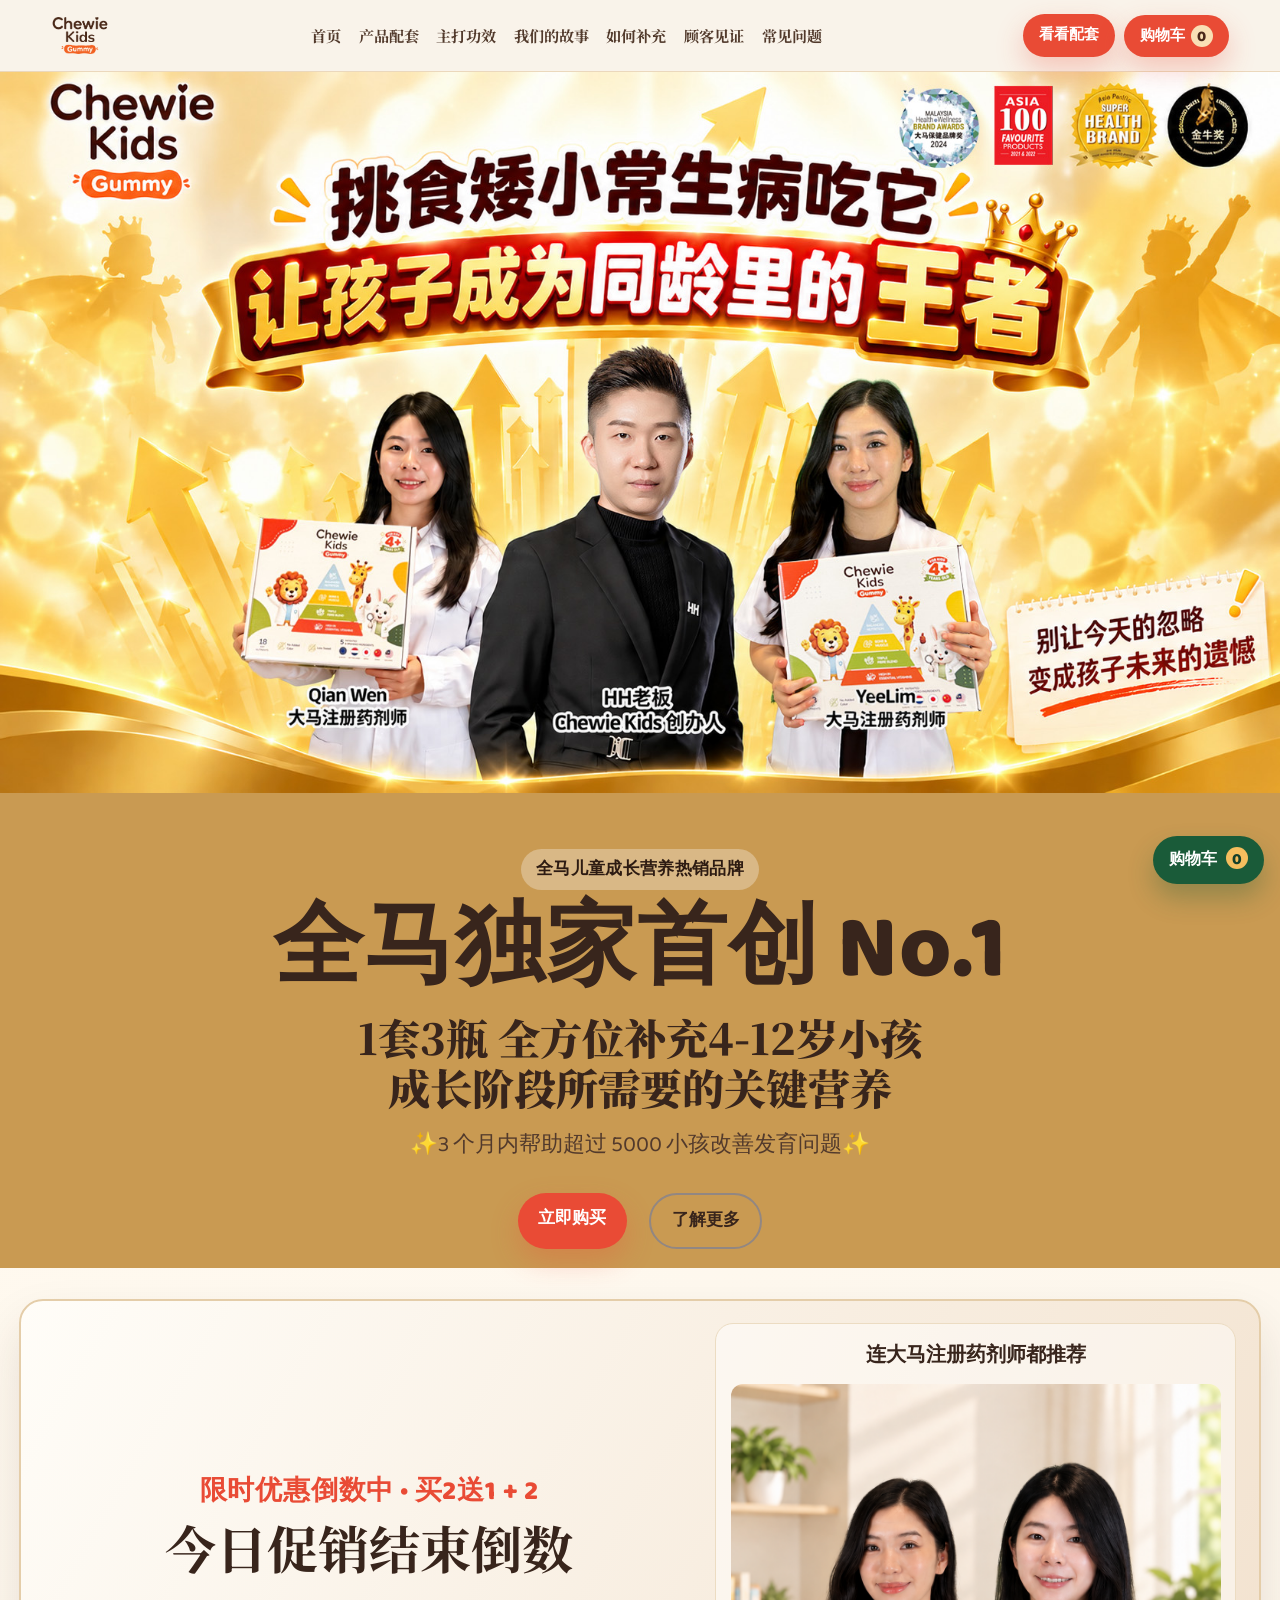
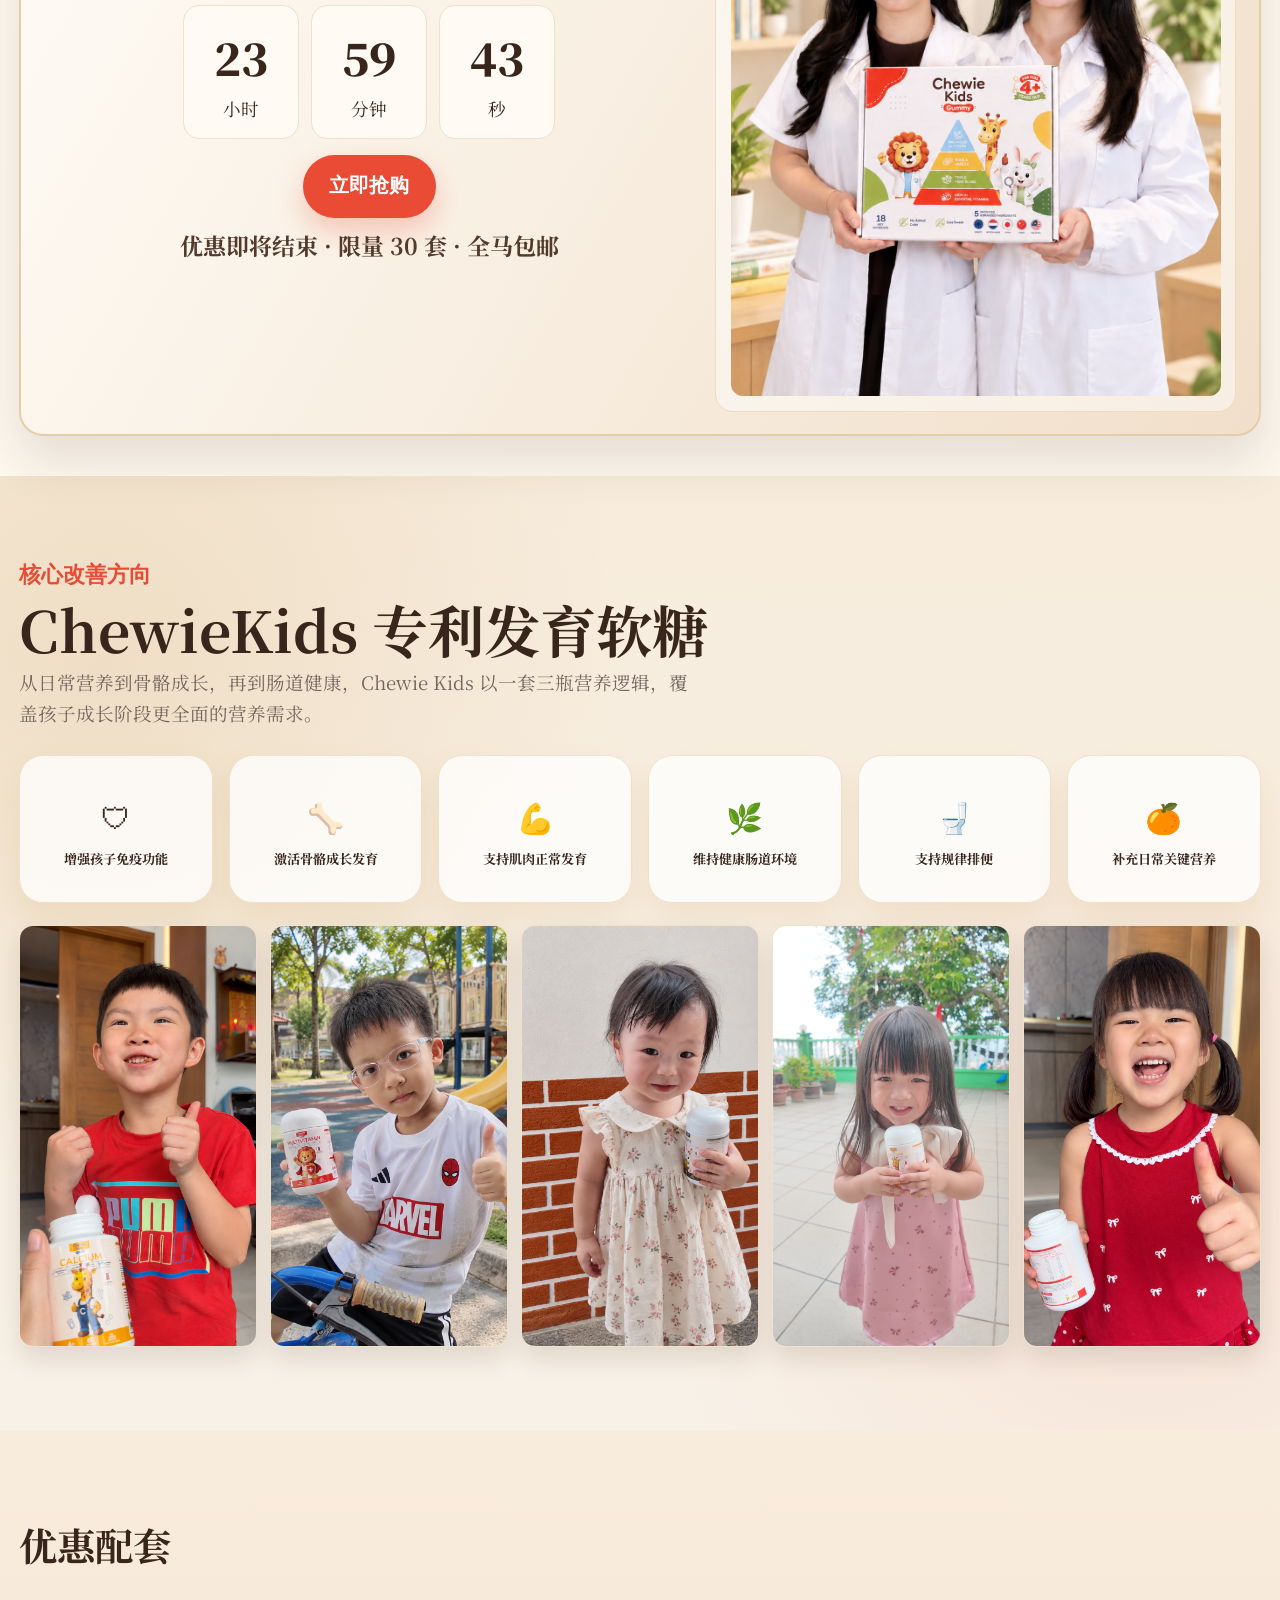
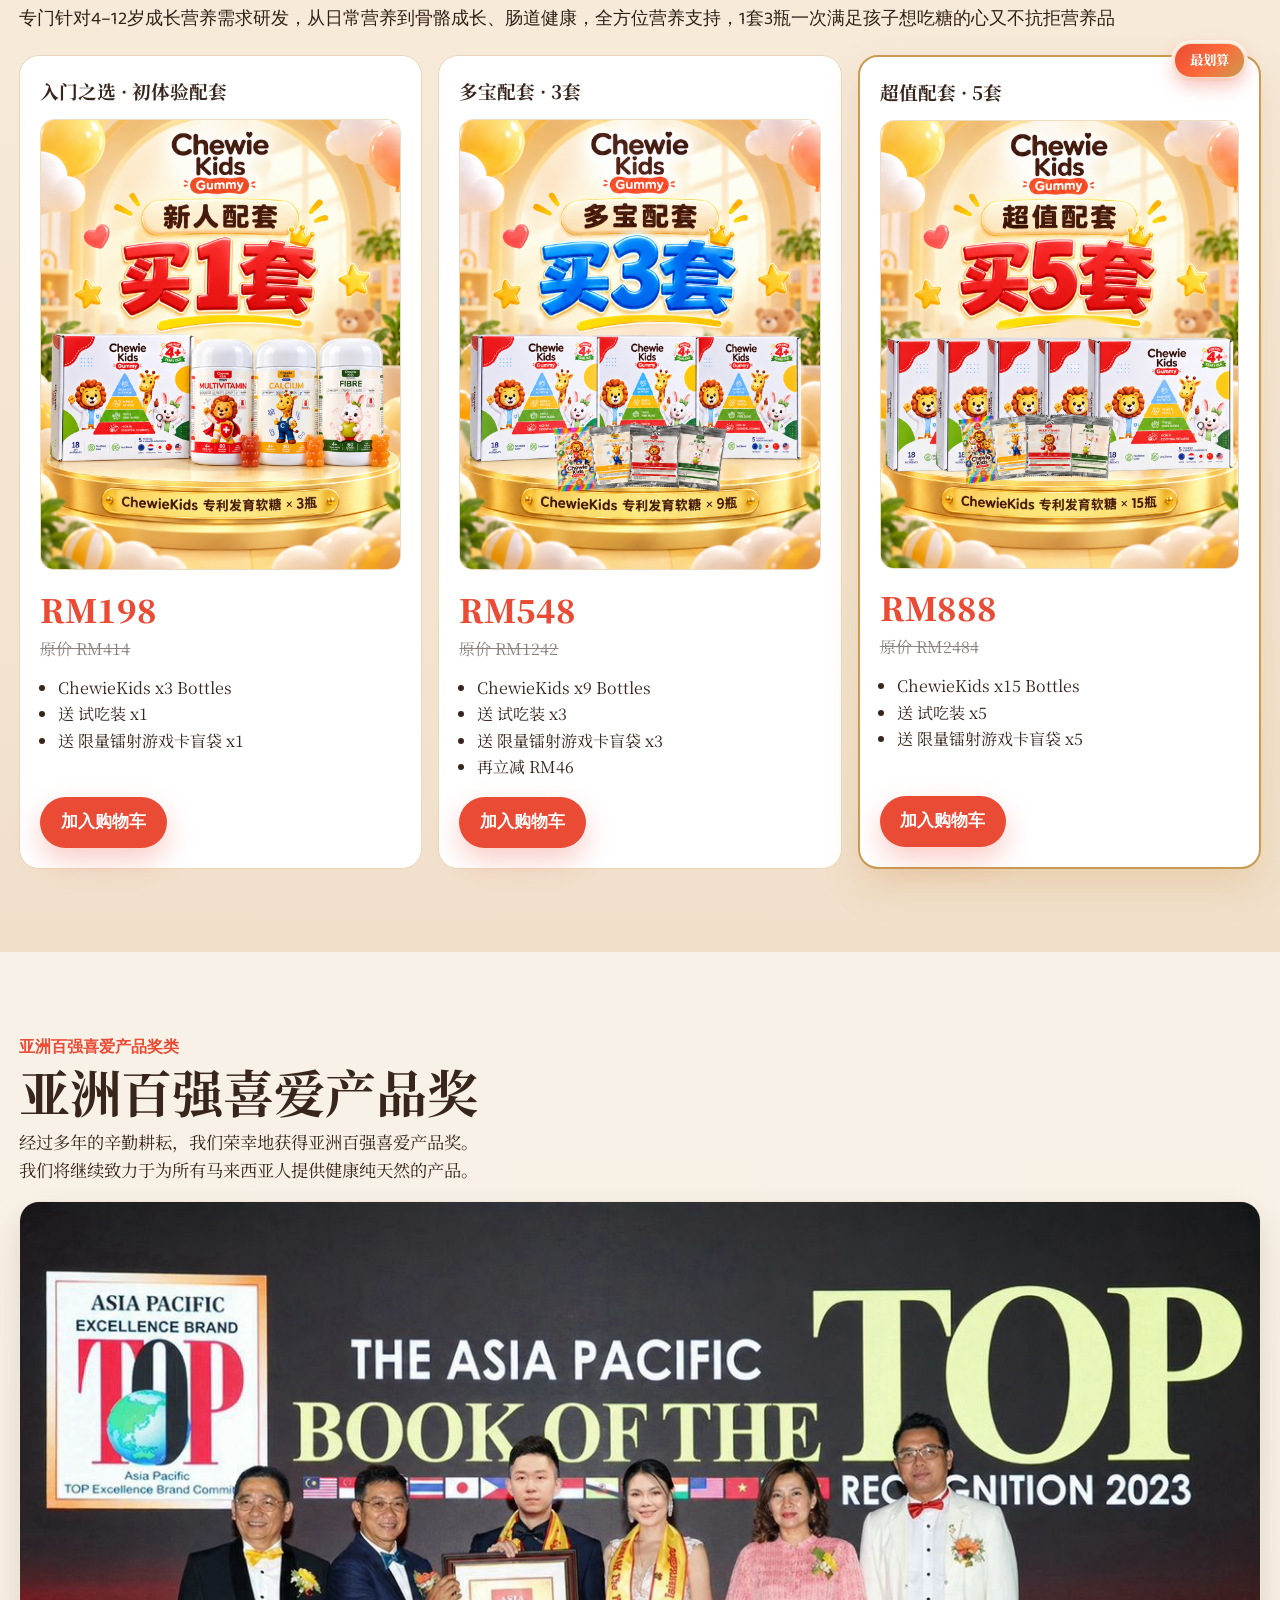
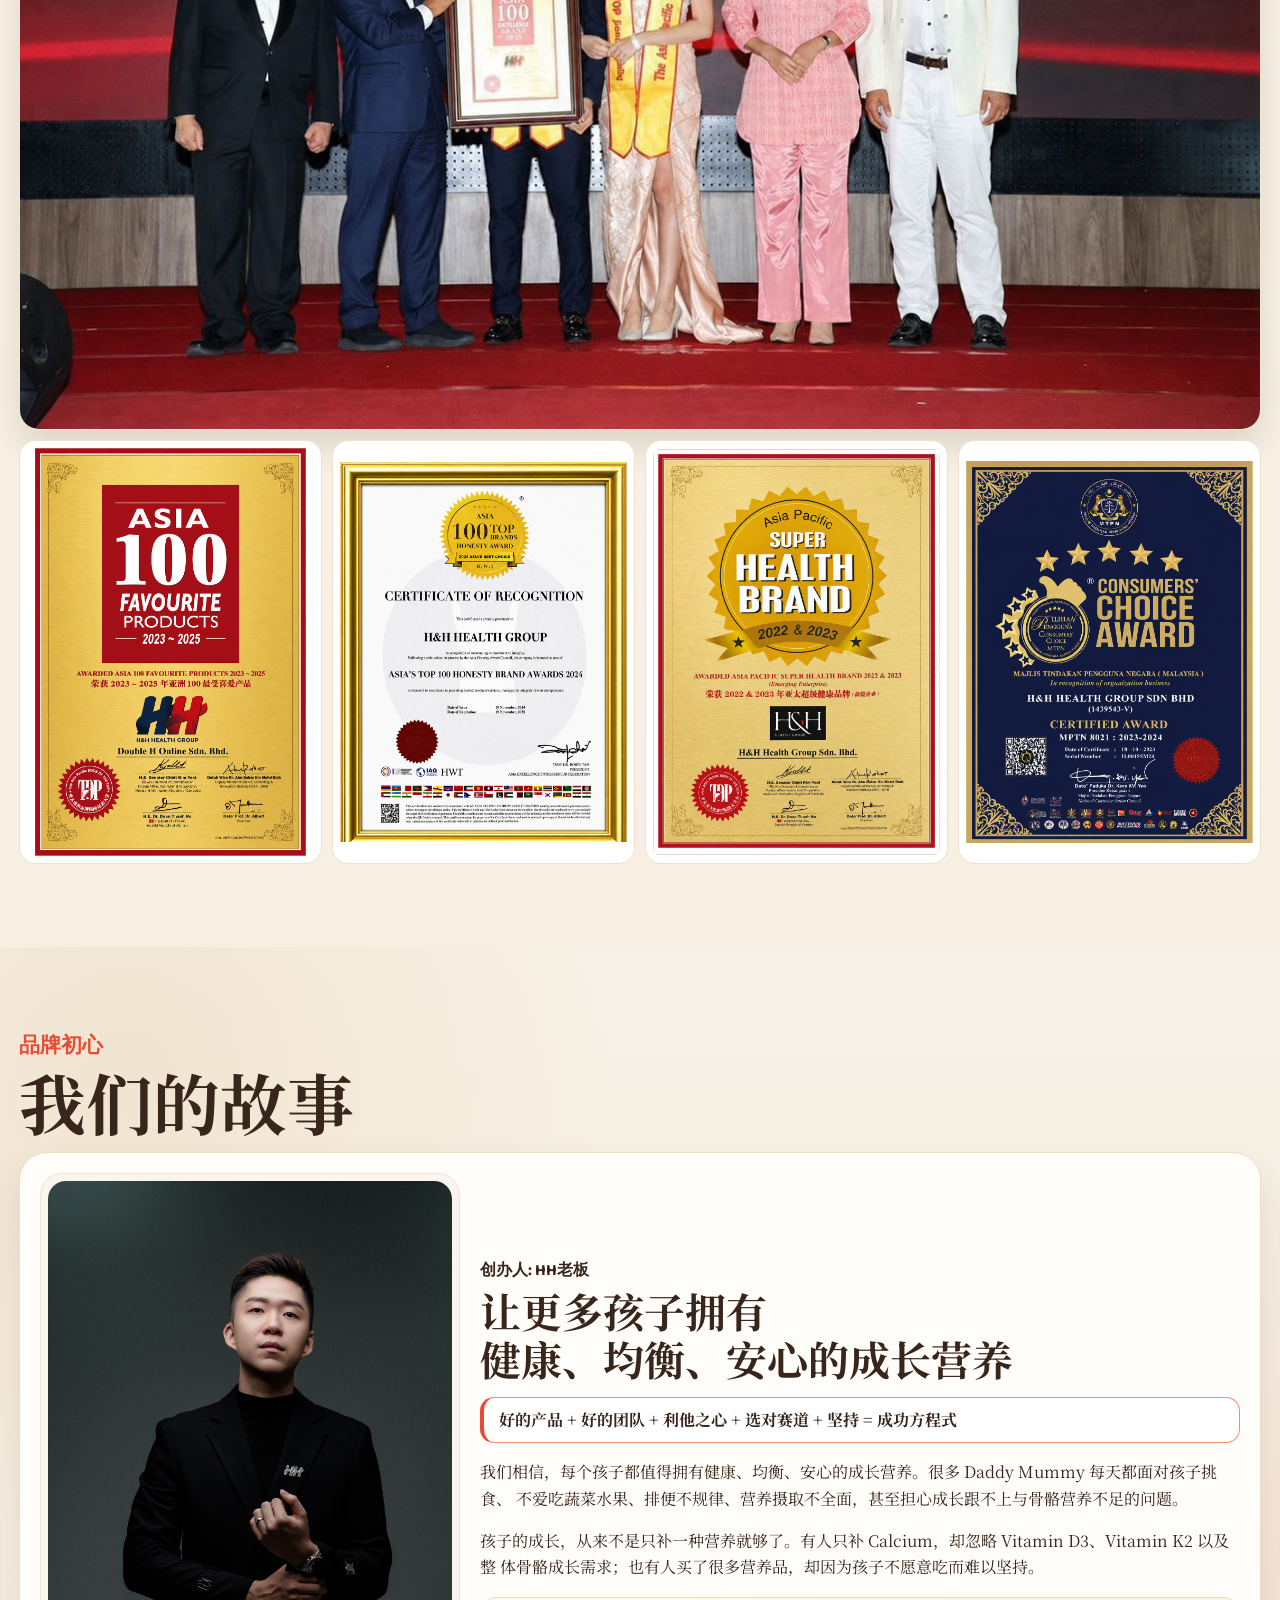
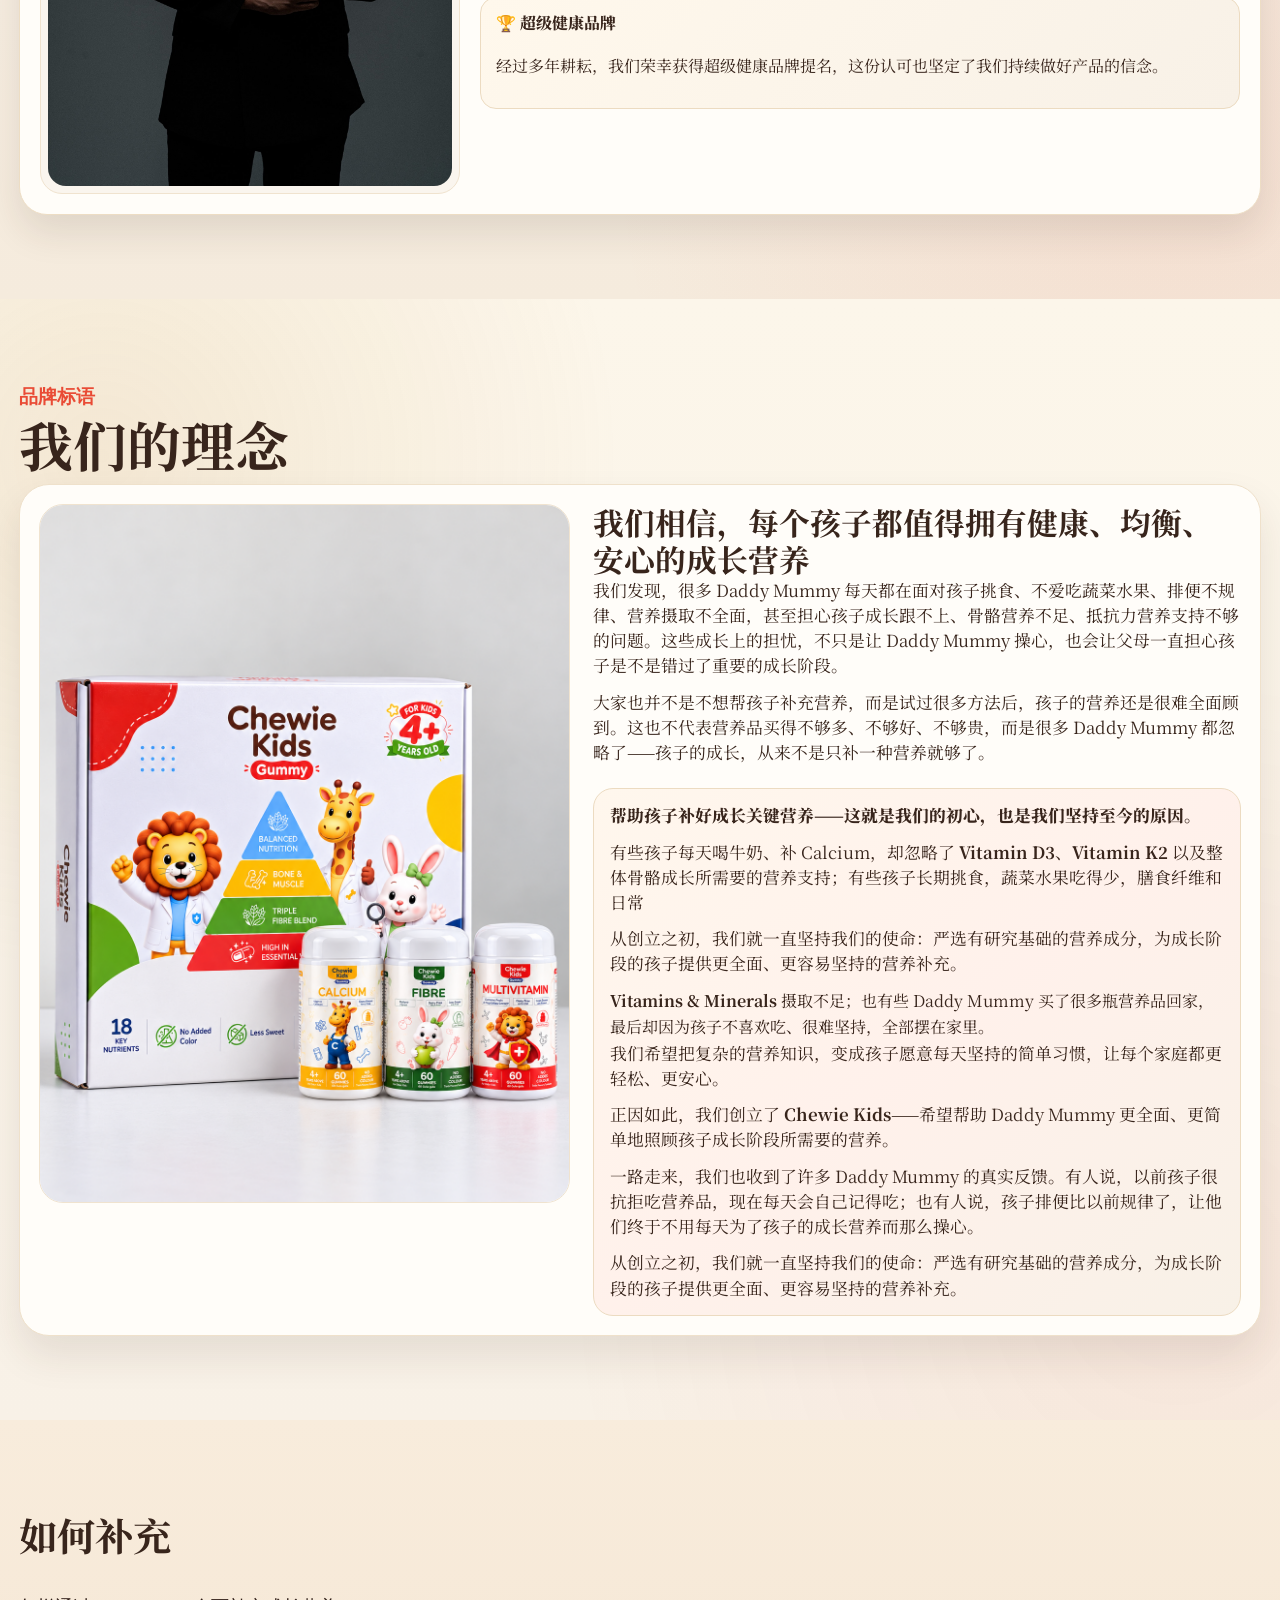
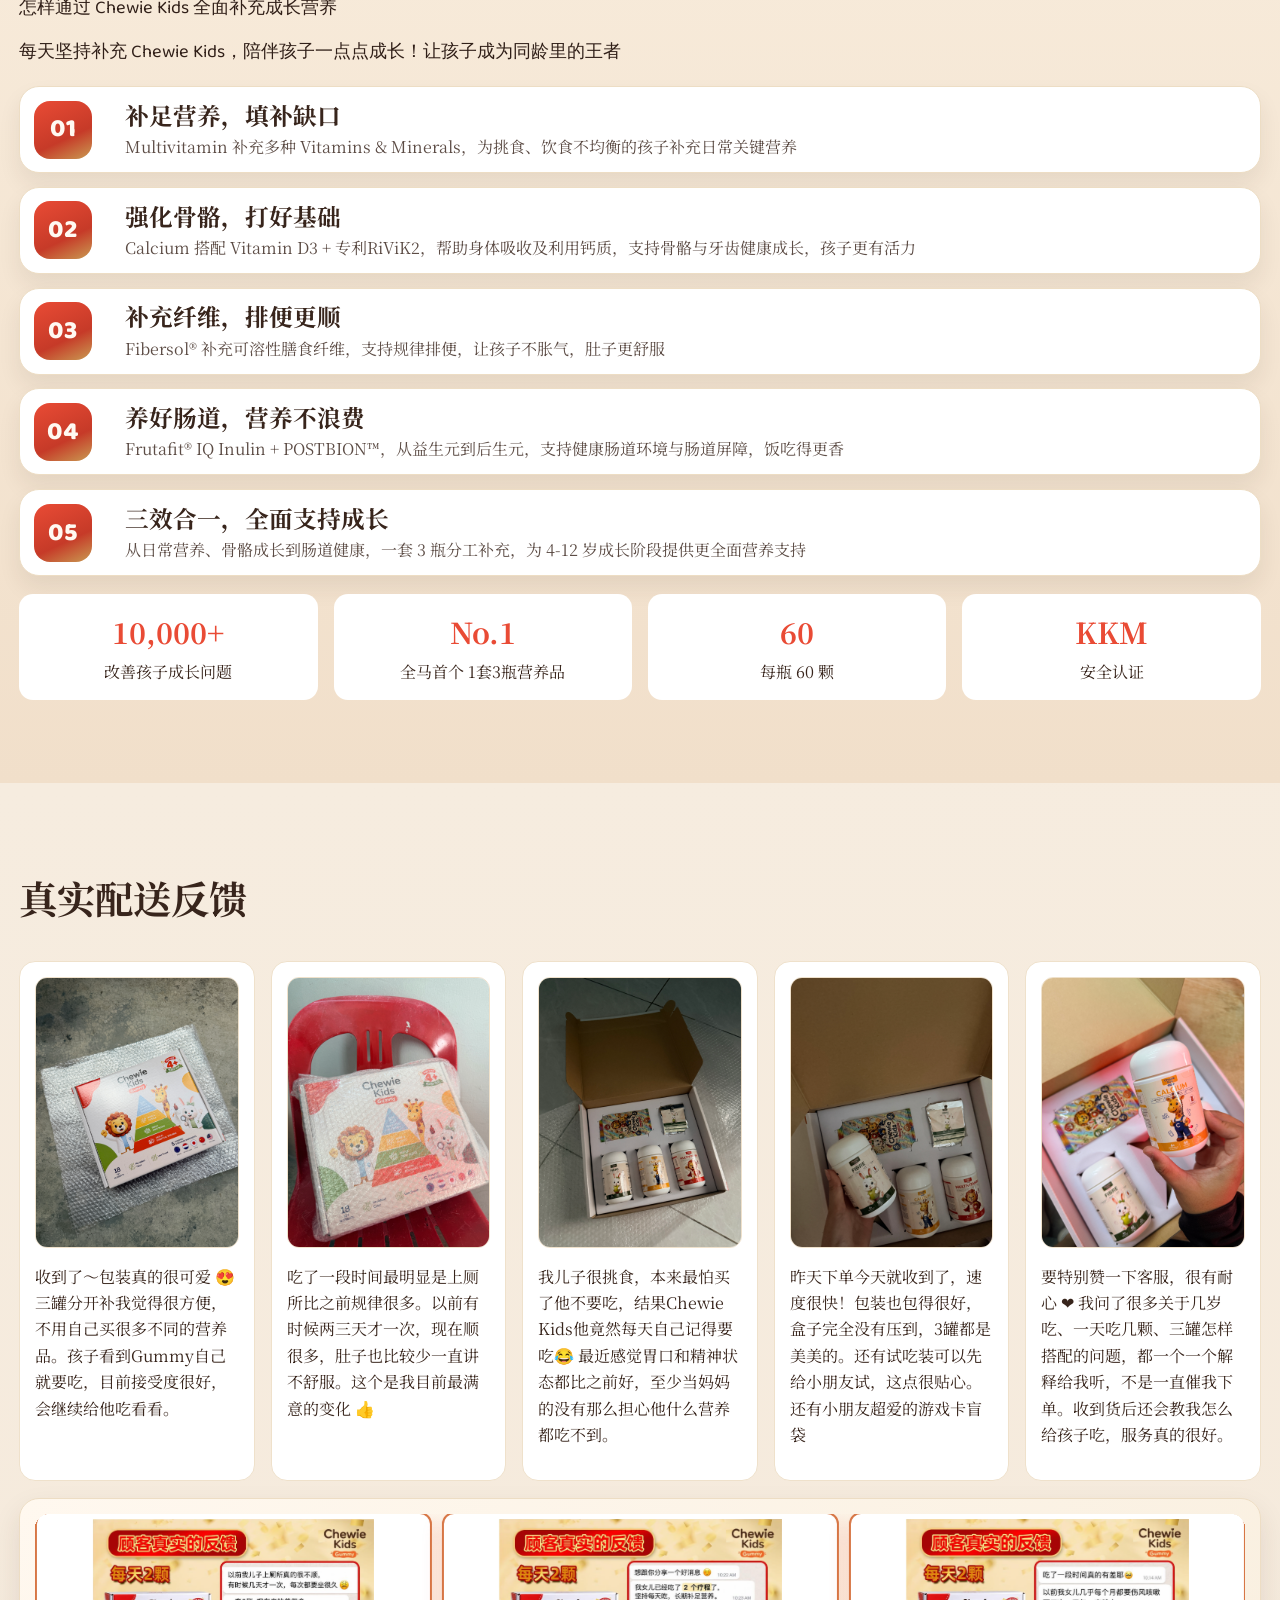
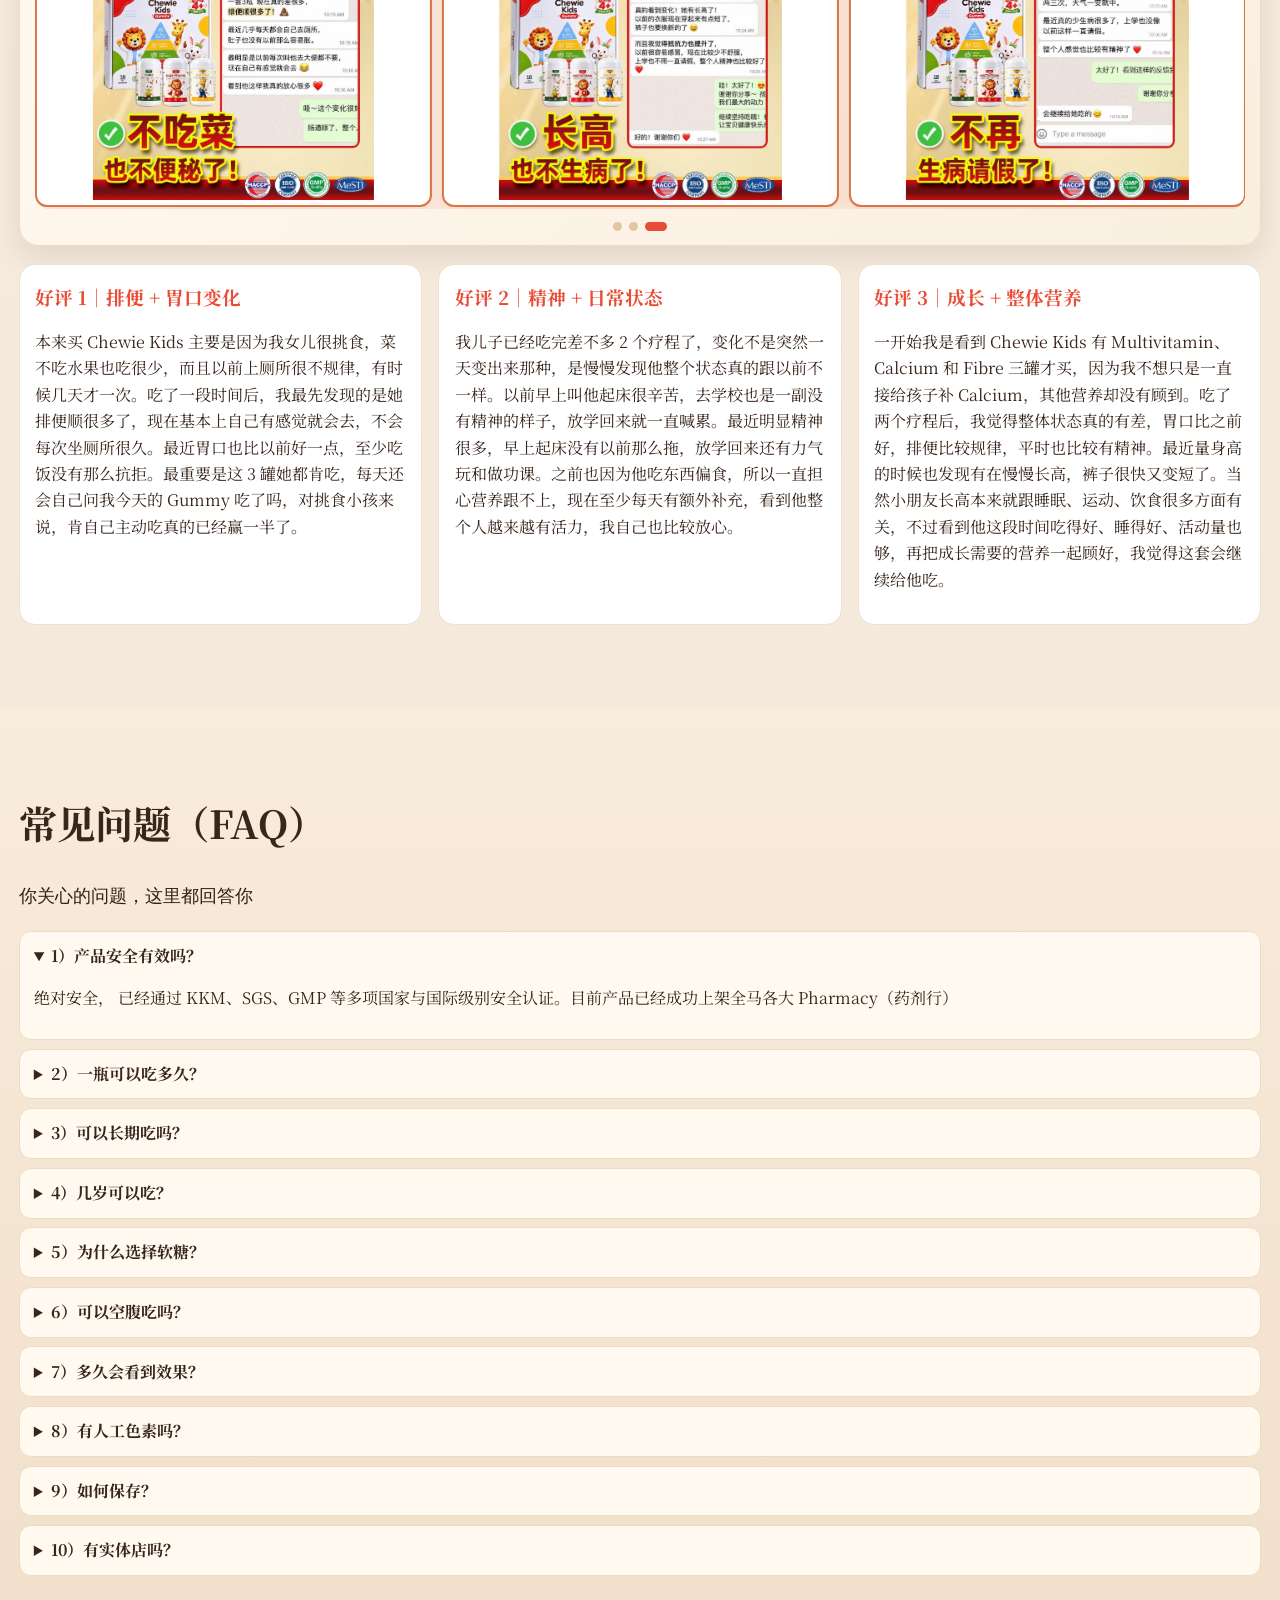
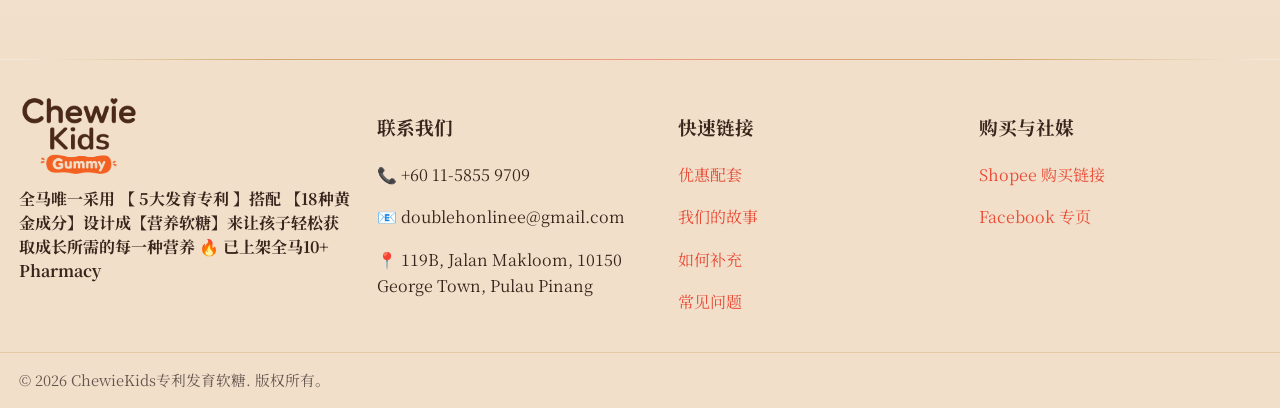
==== index.html @ b7e76c35 "Initial Chewie Kids landing page with cart and carousel" ====
<!doctype html>
<html lang="zh-Hant">
  <head>
    <meta charset="UTF-8" />
    <meta name="viewport" content="width=device-width, initial-scale=1.0" />
    <title>Chewie Kids | 专利发育软糖</title>
    <meta
      name="description"
      content="Chewie Kids 全马独家首创一套三瓶营养软糖，全面支持 4-12 岁儿童成长营养。"
    />
    <link rel="preconnect" href="https://fonts.googleapis.com" />
    <link rel="preconnect" href="https://fonts.gstatic.com" crossorigin />
    <link
      href="https://fonts.googleapis.com/css2?family=Baloo+2:wght@500;700;800&family=Noto+Serif+SC:wght@500;700;900&display=swap"
      rel="stylesheet"
    />
    <link rel="icon" type="image/png" href="ckg logo.png" />
    <link rel="stylesheet" href="styles.css" />
  </head>
  <body>
    <header class="site-header" id="top">
      <a class="brand" href="#top" aria-label="Chewie Kids 首页">
        <img src="ckg logo.png" alt="Chewie Kids Logo" class="brand-logo" />
      </a>
      <nav class="main-nav">
        <a href="#home">首页</a>
        <a href="#packages">产品配套</a>
        <a href="#benefits">主打功效</a>
        <a href="#story">我们的故事</a>
        <a href="#how">如何补充</a>
        <a href="#testimonials">顾客见证</a>
        <a href="#faq">常见问题</a>
      </nav>
      <div class="header-actions">
        <a class="btn btn-mini" href="#packages">看看配套</a>
        <button type="button" class="btn btn-mini btn-cart-header" id="cartHeaderTrigger" aria-label="打开购物车">
          购物车 <span id="cartCountHeader">0</span>
        </button>
      </div>
    </header>

    <main>
      <section class="hero" id="home">
        <div class="hero-slider" aria-label="Chewie Kids Hero Images">
          <img src="chewiekid_hero1new.png" alt="Chewie Kids Hero 1" class="hero-image active" />
          <img src="chewiekid_hero2.png" alt="Chewie Kids Hero 2" class="hero-image" />
          <img src="chewiekid_hero3.png" alt="Chewie Kids Hero 3" class="hero-image" />
        </div>
      </section>

      <section class="hero-message">
        <div class="container hero-message-content">
          <p class="hero-top-highlight">全马儿童成长营养热销品牌</p>
          <h2 class="hero-kicker">全马独家首创 No.1</h2>
          <h1 class="hero-main-title">
            <span class="hero-line">1套3瓶 全方位补充4-12岁小孩</span>
            <span class="hero-line">成长阶段所需要的关键营养</span>
          </h1>
          <p class="hero-subline">✨3 个月内帮助超过 5000 小孩改善发育问题✨</p>
          <div class="hero-actions">
            <a class="btn" href="#packages">立即购买</a>
            <a class="btn btn-outline-dark" href="#benefits">了解更多</a>
          </div>
        </div>
      </section>

      <section class="countdown-wrap">
        <div class="container countdown-card">
          <div class="countdown-layout">
            <div class="countdown-left">
              <p class="promo-line">限时优惠倒数中 • 买2送1 + 2</p>
              <h2>今日促销结束倒数</h2>
              <div class="timer" id="timer" aria-live="polite">
                <div><span id="h">23</span><small>小时</small></div>
                <div><span id="m">59</span><small>分钟</small></div>
                <div><span id="s">59</span><small>秒</small></div>
              </div>
              <a class="btn" href="#packages">立即抢购</a>
              <p class="tiny-note">优惠即将结束 · 限量 30 套 · 全马包邮</p>
            </div>
            <aside class="countdown-right" aria-label="药剂师推荐">
              <p class="pharma-note">连大马注册药剂师都推荐</p>
              <img src="yaojishi.png" alt="连大马注册药剂师都推荐" class="pharma-image" />
            </aside>
          </div>
        </div>
      </section>

      <section class="section" id="benefits">
        <div class="container">
          <p class="benefits-tag">核心改善方向</p>
          <h2 class="benefits-title">ChewieKids 专利发育软糖</h2>
          <p class="benefits-desc">
            从日常营养到骨骼成长，再到肠道健康，Chewie Kids 以一套三瓶营养逻辑，覆盖孩子成长阶段更全面的营养需求。
          </p>
          <div class="benefit-grid">
            <article class="benefit-card"><span>🛡</span><strong>增强孩子免疫功能</strong></article>
            <article class="benefit-card"><span>🦴</span><strong>激活骨骼成长发育</strong></article>
            <article class="benefit-card"><span>💪</span><strong>支持肌肉正常发育</strong></article>
            <article class="benefit-card"><span>🌿</span><strong>维持健康肠道环境</strong></article>
            <article class="benefit-card"><span>🚽</span><strong>支持规律排便</strong></article>
            <article class="benefit-card"><span>🍊</span><strong>补充日常关键营养</strong></article>
          </div>
          <div class="customer-proof-grid" aria-label="顾客见证图片">
            <img src="顾客见证1.png" alt="顾客见证 1" class="customer-proof-image" />
            <img src="顾客见证2.png" alt="顾客见证 2" class="customer-proof-image" />
            <img src="顾客见证3.png" alt="顾客见证 3" class="customer-proof-image" />
            <img src="顾客见证4.jpg" alt="顾客见证 4" class="customer-proof-image" />
            <img src="顾客见证5.png" alt="顾客见证 5" class="customer-proof-image" />
          </div>
        </div>
      </section>

      <section class="section alt" id="packages">
        <div class="container">
          <h2>优惠配套</h2>
          <p class="section-lead">
            专门针对4–12岁成长营养需求研发，从日常营养到骨骼成长、肠道健康，全方位营养支持，1套3瓶一次满足孩子想吃糖的心又不抗拒营养品
          </p>
          <div class="card-grid">
            <article class="package-card">
              <h3>入门之选 · 初体验配套</h3>
              <img src="Package1.png" alt="初体验配套 RM198" class="package-image" />
              <p class="price">RM198</p>
              <p class="old-price">原价 RM414</p>
              <ul>
                <li>ChewieKids x3 Bottles</li>
                <li>送 试吃装 x1</li>
                <li>送 限量镭射游戏卡盲袋 x1</li>
              </ul>
              <button class="btn add-to-cart-btn" type="button" data-name="入门之选 · 初体验配套" data-price="198" data-image="Package1.png">加入购物车</button>
            </article>
            <article class="package-card">
              <h3>多宝配套 · 3套</h3>
              <img src="Package2.png" alt="多宝配套 RM548" class="package-image" />
              <p class="price">RM548</p>
              <p class="old-price">原价 RM1242</p>
              <ul>
                <li>ChewieKids x9 Bottles</li>
                <li>送 试吃装 x3</li>
                <li>送 限量镭射游戏卡盲袋 x3</li>
                <li>再立减 RM46</li>
              </ul>
              <button class="btn add-to-cart-btn" type="button" data-name="多宝配套 · 3套" data-price="548" data-image="Package2.png">加入购物车</button>
            </article>
            <article class="package-card featured">
              <span class="badge">最划算</span>
              <h3>超值配套 · 5套</h3>
              <img src="Package3.png" alt="超值配套 RM888" class="package-image" />
              <p class="price">RM888</p>
              <p class="old-price">原价 RM2484</p>
              <ul>
                <li>ChewieKids x15 Bottles</li>
                <li>送 试吃装 x5</li>
                <li>送 限量镭射游戏卡盲袋 x5</li>
              </ul>
              <button class="btn add-to-cart-btn" type="button" data-name="超值配套 · 5套" data-price="888" data-image="Package3.png">加入购物车</button>
            </article>
          </div>
        </div>
      </section>

      <section class="section" id="awards">
        <div class="container narrow awards-wrap">
          <p class="awards-tag">亚洲百强喜爱产品奖类</p>
          <h2 class="awards-title">亚洲百强喜爱产品奖</h2>
          <p class="awards-desc">经过多年的辛勤耕耘，我们荣幸地获得亚洲百强喜爱产品奖。</p>
          <p class="awards-desc">我们将继续致力于为所有马来西亚人提供健康纯天然的产品。</p>

          <img src="topaward.jpeg" alt="亚洲百强喜爱产品奖颁奖现场" class="awards-main-image" />

          <div class="awards-grid" aria-label="奖项证书与奖牌">
            <img src="Asia 100-2.png" alt="Asia 100 Favourite Products 奖项" class="awards-item-image" />
            <img src="Asia Top 100 (1)-2.png" alt="Asia Top 100 证书" class="awards-item-image" />
            <img src="Super Health Brand-2.png" alt="Super Health Brand 奖项" class="awards-item-image" />
            <img src="consumer brand choice-2.png" alt="Consumer Brand Choice Award 奖项" class="awards-item-image" />
          </div>
        </div>
      </section>

      <section class="section" id="story">
        <div class="container">
          <div class="story-header">
            <p class="story-tag">品牌初心</p>
            <h2 class="story-title">我们的故事</h2>
          </div>

          <div class="story-card">
            <div class="story-image-wrap">
              <img src="CEO.jpg" alt="Chewie Kids 创办人" class="story-image" />
            </div>

            <div class="story-content">
              <p class="story-founder">创办人: HH老板</p>
              <h3 class="story-headline">让更多孩子拥有<br />健康、均衡、安心的成长营养</h3>

              <p class="story-highlight">好的产品 + 好的团队 + 利他之心 + 选对赛道 + 坚持 = 成功方程式</p>

              <p>
                我们相信，每个孩子都值得拥有健康、均衡、安心的成长营养。很多 Daddy Mummy 每天都面对孩子挑食、
                不爱吃蔬菜水果、排便不规律、营养摄取不全面，甚至担心成长跟不上与骨骼营养不足的问题。
              </p>
              <p>
                孩子的成长，从来不是只补一种营养就够了。有人只补 Calcium，却忽略 Vitamin D3、Vitamin K2 以及整
                体骨骼成长需求；也有人买了很多营养品，却因为孩子不愿意吃而难以坚持。
              </p>

              <div class="story-note">
                <p class="story-note-title">🏆 超级健康品牌</p>
                <p>经过多年耕耘，我们荣幸获得超级健康品牌提名，这份认可也坚定了我们持续做好产品的信念。</p>
              </div>
            </div>
          </div>
        </div>
      </section>

      <section class="section" id="philosophy">
        <div class="container">
          <p class="philosophy-tag">品牌标语</p>
          <h2 class="philosophy-title">我们的理念</h2>

          <div class="philosophy-panel">
            <div class="philosophy-wrap">
              <div class="philosophy-image-wrap">
                <img src="chewiekids_product.png" alt="Chewie Kids 产品图" class="philosophy-image" />
              </div>

              <div class="philosophy-content">
                <h3 class="philosophy-headline">我们相信，每个孩子都值得拥有健康、均衡、安心的成长营养</h3>
                <p>
                  我们发现，很多 Daddy Mummy 每天都在面对孩子挑食、不爱吃蔬菜水果、排便不规律、营养摄取不全面，甚至担心孩子成长跟不上、骨骼营养不足、抵抗力营养支持不够的问题。这些成长上的担忧，不只是让 Daddy Mummy 操心，也会让父母一直担心孩子是不是错过了重要的成长阶段。
                </p>
                <p>
                  大家也并不是不想帮孩子补充营养，而是试过很多方法后，孩子的营养还是很难全面顾到。这也不代表营养品买得不够多、不够好、不够贵，而是很多 Daddy Mummy 都忽略了——孩子的成长，从来不是只补一种营养就够了。
                </p>

                <div class="philosophy-focus">
                  <p class="philosophy-focus-title">帮助孩子补好成长关键营养——这就是我们的初心，也是我们坚持至今的原因。</p>
                  <p>
                    有些孩子每天喝牛奶、补 Calcium，却忽略了 <strong>Vitamin D3</strong>、<strong>Vitamin K2</strong>
                    以及整体骨骼成长所需要的营养支持；有些孩子长期挑食，蔬菜水果吃得少，膳食纤维和日常
                  <p>
                    从创立之初，我们就一直坚持我们的使命：严选有研究基础的营养成分，为成长阶段的孩子提供更全面、更容易坚持的营养补充。
                  </p>
                    <strong>Vitamins &amp; Minerals</strong> 摄取不足；也有些 Daddy Mummy 买了很多瓶营养品回家，最后却因为孩子不喜欢吃、很难坚持，全部摆在家里。

                <p>
                  我们希望把复杂的营养知识，变成孩子愿意每天坚持的简单习惯，让每个家庭都更轻松、更安心。
                </p>
                  </p>
                  <p>
                    正因如此，我们创立了 <strong>Chewie Kids</strong>——希望帮助 Daddy Mummy 更全面、更简单地照顾孩子成长阶段所需要的营养。
                  </p>
                  <p>
                    一路走来，我们也收到了许多 Daddy Mummy 的真实反馈。有人说，以前孩子很抗拒吃营养品，现在每天会自己记得吃；也有人说，孩子排便比以前规律了，让他们终于不用每天为了孩子的成长营养而那么操心。
                  </p>
                  <p>
                    从创立之初，我们就一直坚持我们的使命：严选有研究基础的营养成分，为成长阶段的孩子提供更全面、更容易坚持的营养补充。
                  </p>
                </div>
              </div>
            </div>
          </div>
        </div>
      </section>

      <section class="section alt" id="how">
        <div class="container">
          <h2>如何补充</h2>
          <p class="section-lead">怎样通过 Chewie Kids 全面补充成长营养</p>
          <p class="section-lead">每天坚持补充 Chewie Kids，陪伴孩子一点点成长！让孩子成为同龄里的王者</p>
          <div class="how-grid">
            <article class="how-step">
              <span class="how-step-number">01</span>
              <div class="how-step-content">
                <h3>补足营养，填补缺口</h3>
                <p>Multivitamin 补充多种 Vitamins &amp; Minerals，为挑食、饮食不均衡的孩子补充日常关键营养</p>
              </div>
            </article>
            <article class="how-step">
              <span class="how-step-number">02</span>
              <div class="how-step-content">
                <h3>强化骨骼，打好基础</h3>
                <p>Calcium 搭配 Vitamin D3 + 专利RiViK2，帮助身体吸收及利用钙质，支持骨骼与牙齿健康成长，孩子更有活力</p>
              </div>
            </article>
            <article class="how-step">
              <span class="how-step-number">03</span>
              <div class="how-step-content">
                <h3>补充纤维，排便更顺</h3>
                <p>Fibersol® 补充可溶性膳食纤维，支持规律排便，让孩子不胀气，肚子更舒服</p>
              </div>
            </article>
            <article class="how-step">
              <span class="how-step-number">04</span>
              <div class="how-step-content">
                <h3>养好肠道，营养不浪费</h3>
                <p>Frutafit® IQ Inulin + POSTBION™，从益生元到后生元，支持健康肠道环境与肠道屏障，饭吃得更香</p>
              </div>
            </article>
            <article class="how-step">
              <span class="how-step-number">05</span>
              <div class="how-step-content">
                <h3>三效合一，全面支持成长</h3>
                <p>从日常营养、骨骼成长到肠道健康，一套 3 瓶分工补充，为 4-12 岁成长阶段提供更全面营养支持</p>
              </div>
            </article>
          </div>
          <div class="stats">
            <article><h3>10,000+</h3><p>改善孩子成长问题</p></article>
            <article><h3>No.1</h3><p>全马首个 1套3瓶营养品</p></article>
            <article><h3>60</h3><p>每瓶 60 颗</p></article>
            <article><h3>KKM</h3><p>安全认证</p></article>
          </div>
        </div>
      </section>

      <section class="section" id="testimonials">
        <div class="container">
          <h2>真实配送反馈</h2>
          <div class="testimonial-grid">
            <article>
              <img src="review/IMG_1240.jpg" alt="真实配送反馈 1" class="testimonial-image" />
              <h3></h3>
              <p>
                收到了～包装真的很可爱 😍 三罐分开补我觉得很方便，不用自己买很多不同的营养品。孩子看到Gummy自己就要吃，目前接受度很好，会继续给他吃看看。
              </p>
            </article>
            <article>
              <img src="review/IMG_1241.jpg" alt="真实配送反馈 2" class="testimonial-image" />
              <h3></h3>
              <p>
                吃了一段时间最明显是上厕所比之前规律很多。以前有时候两三天才一次，现在顺很多，肚子也比较少一直讲不舒服。这个是我目前最满意的变化 👍
              </p>
            </article>
            <article>
              <img src="review/IMG_1242.jpg" alt="真实配送反馈 3" class="testimonial-image" />
              <h3></h3>
              <p>
                我儿子很挑食，本来最怕买了他不要吃，结果Chewie Kids他竟然每天自己记得要吃😂 最近感觉胃口和精神状态都比之前好，至少当妈妈的没有那么担心他什么营养都吃不到。
              </p>
            </article>
            <article>
              <img src="review/IMG_1243.jpg" alt="真实配送反馈 4" class="testimonial-image" />
              <h3></h3>
              <p>
                昨天下单今天就收到了，速度很快！包装也包得很好，盒子完全没有压到，3罐都是美美的。还有试吃装可以先给小朋友试，这点很贴心。还有小朋友超爱的游戏卡盲袋
              </p>
            </article>
            <article>
              <img src="review/IMG_1244.jpg" alt="真实配送反馈 5" class="testimonial-image" />
              <h3></h3>
              <p>
                要特别赞一下客服，很有耐心 ❤ 我问了很多关于几岁吃、一天吃几颗、三罐怎样搭配的问题，都一个一个解释给我听，不是一直催我下单。收到货后还会教我怎么给孩子吃，服务真的很好。
              </p>
            </article>
          </div>

          <div class="feedback-carousel" aria-label="真实配送反馈图片轮播">
            <div class="feedback-carousel-viewport">
              <div class="feedback-carousel-track" id="feedbackCarouselTrack">
                <button class="feedback-slide is-active" type="button" data-index="0" aria-label="查看反馈图片 1">
                  <img src="carousel/review1.png" alt="真实配送反馈轮播图 1" loading="lazy" />
                </button>
                <button class="feedback-slide" type="button" data-index="1" aria-label="查看反馈图片 2">
                  <img src="carousel/review2.png" alt="真实配送反馈轮播图 2" loading="lazy" />
                </button>
                <button class="feedback-slide" type="button" data-index="2" aria-label="查看反馈图片 3">
                  <img src="carousel/review3.png" alt="真实配送反馈轮播图 3" loading="lazy" />
                </button>
                <button class="feedback-slide" type="button" data-index="3" aria-label="查看反馈图片 4">
                  <img src="carousel/review4.png" alt="真实配送反馈轮播图 4" loading="lazy" />
                </button>
                <button class="feedback-slide" type="button" data-index="4" aria-label="查看反馈图片 5">
                  <img src="carousel/review5.png" alt="真实配送反馈轮播图 5" loading="lazy" />
                </button>
              </div>
            </div>
            <div class="feedback-carousel-dots" id="feedbackCarouselDots" aria-label="轮播图分页"></div>
          </div>

          <div class="good-comments-row" aria-label="顾客好评精选">
            <article>
              <h3>好评 1｜排便 + 胃口变化</h3>
              <p>
                本来买 Chewie Kids 主要是因为我女儿很挑食，菜不吃水果也吃很少，而且以前上厕所很不规律，有时候几天才一次。吃了一段时间后，我最先发现的是她排便顺很多了，现在基本上自己有感觉就会去，不会每次坐厕所很久。最近胃口也比以前好一点，至少吃饭没有那么抗拒。最重要是这 3 罐她都肯吃，每天还会自己问我今天的 Gummy 吃了吗，对挑食小孩来说，肯自己主动吃真的已经赢一半了。
              </p>
            </article>
            <article>
              <h3>好评 2｜精神 + 日常状态</h3>
              <p>
                我儿子已经吃完差不多 2 个疗程了，变化不是突然一天变出来那种，是慢慢发现他整个状态真的跟以前不一样。以前早上叫他起床很辛苦，去学校也是一副没有精神的样子，放学回来就一直喊累。最近明显精神很多，早上起床没有以前那么拖，放学回来还有力气玩和做功课。之前也因为他吃东西偏食，所以一直担心营养跟不上，现在至少每天有额外补充，看到他整个人越来越有活力，我自己也比较放心。
              </p>
            </article>
            <article>
              <h3>好评 3｜成长 + 整体营养</h3>
              <p>
                一开始我是看到 Chewie Kids 有 Multivitamin、Calcium 和 Fibre 三罐才买，因为我不想只是一直接给孩子补 Calcium，其他营养却没有顾到。吃了两个疗程后，我觉得整体状态真的有差，胃口比之前好，排便比较规律，平时也比较有精神。最近量身高的时候也发现有在慢慢长高，裤子很快又变短了。当然小朋友长高本来就跟睡眠、运动、饮食很多方面有关，不过看到他这段时间吃得好、睡得好、活动量也够，再把成长需要的营养一起顾好，我觉得这套会继续给他吃。
              </p>
            </article>
          </div>
        </div>
      </section>

      <section class="section alt" id="faq">
        <div class="container narrow">
          <h2>常见问题（FAQ）</h2>
          <p class="section-lead">你关心的问题，这里都回答你</p>
          <div class="faq-list">
            <details open>
              <summary>1）产品安全有效吗？</summary>
              <p>绝对安全， 已经通过 KKM、SGS、GMP 等多项国家与国际级别安全认证。目前产品已经成功上架全马各大 Pharmacy（药剂行）</p>
            </details>
            <details>
              <summary>2）一瓶可以吃多久？</summary>
              <p>ChewieKids 一瓶 60 颗，可以吃一个月。</p>
            </details>
            <details>
              <summary>3）可以长期吃吗？</summary>
              <p>可以。Chewie Kids 是作为日常营养补充设计，可以每天按建议食用量补充，同时搭配均匀饮食。</p>
            </details>
            <details>
              <summary>4）几岁可以吃？</summary>
              <p>Chewie Kids 4-12 岁小朋友可以吃；如果是2-3 岁已经会安全咀嚼的小朋友也可以吃，不过建议由大人看着，避免噎到。</p>
            </details>
            <details>
              <summary>5）为什么选择软糖？</summary>
              <p>软糖更容易咀嚼、口感也更容易让小朋友接受，让每天补充营养更轻松，也更容易坚持。</p>
            </details>
            <details>
              <summary>6）可以空腹吃吗？</summary>
              <p>可以，饭前饭后都可以。如果孩子肠胃比较敏感，建议饭后吃会比较舒服，也比较容易养成每天固定补充的习惯。</p>
            </details>
            <details>
              <summary>7）多久会看到效果？</summary>
              <p>营养补充最重要的是持续，并配合均衡饮食和健康生活习惯。每个孩子的情况和反应都不同，建议每天持续按照建议食用量补充</p>
            </details>
            <details>
              <summary>8）有人工色素吗？</summary>
              <p>没有，没有添加人工色素，软糖的颜色来自果汁。</p>
            </details>
            <details>
              <summary>9）如何保存？</summary>
              <p>放在阴凉干燥处，避免阳光直射照射。开封后记得把瓶盖关紧，以维持产品品质。</p>
            </details>
            <details>
              <summary>10）有实体店吗？</summary>
              <p>有，总部位于槟城： 119B Jalan Makloom, George Town, Penang, Malaysia；也可在指定合作Pharmacy购买。</p>
            </details>
          </div>
        </div>
      </section>

      <div class="faq-footer-divider" aria-hidden="true"></div>
    </main>

    <footer class="site-footer" id="contact">
      <div class="container footer-grid">
        <div class="footer-brand-col">
          <img src="ckg logo.png" alt="Chewie Kids Logo" class="footer-logo" />
          <p class="brand-mark">全马唯一采用 【 5大发育专利 】搭配 【18种黄金成分】设计成【营养软糖】来让孩子轻松获取成长所需的每一种营养 🔥 已上架全马10+ Pharmacy</p>
        </div>
        <div>
          <h3>联系我们</h3>
          <p>📞 +60 11-5855 9709</p>
          <p>📧 doublehonlinee@gmail.com</p>
          <p>📍 119B, Jalan Makloom, 10150 George Town, Pulau Pinang</p>
        </div>
        <div>
          <h3>快速链接</h3>
          <p><a href="#packages">优惠配套</a></p>
          <p><a href="#story">我们的故事</a></p>
          <p><a href="#how">如何补充</a></p>
          <p><a href="#faq">常见问题</a></p>
        </div>
        <div>
          <h3>购买与社媒</h3>
          <p><a href="https://my.shp.ee/9YJatZ5g" target="_blank" rel="noopener">Shopee 购买链接</a></p>
          <p>
            <a href="https://www.facebook.com/profile.php?id=61591707999631" target="_blank" rel="noopener"
              >Facebook 专页</a
            >
          </p>
        </div>
      </div>
      <div class="footer-bottom">
        <div class="container">
          <p class="copyright">© 2026 ChewieKids专利发育软糖. 版权所有。</p>
        </div>
      </div>
    </footer>

    <button type="button" class="cart-trigger" id="cartTrigger" aria-label="打开购物车">
      购物车 <span id="cartCount">0</span>
    </button>

    <div class="cart-backdrop" id="cartBackdrop" aria-hidden="true"></div>
    <aside class="cart-drawer" id="cartDrawer" aria-hidden="true" aria-label="购物车与结账">
      <div class="cart-header">
        <h3>购物车</h3>
        <button type="button" class="cart-close" id="cartClose" aria-label="关闭购物车">×</button>
      </div>
      <div class="cart-items" id="cartItems"></div>
      <p class="cart-empty" id="cartEmpty">购物车还是空的，先选择一个配套吧。</p>
      <div class="cart-footer">
        <div class="cart-total-row">
          <span>总金额</span>
          <strong id="cartTotal">RM0</strong>
        </div>
        <form class="checkout-form" id="checkoutForm">
          <label>
            Email (optional)
            <input type="email" id="checkoutEmail" />
          </label>
          <label>
            Contact Number (required)
            <input type="tel" id="checkoutPhone" required />
          </label>
          <label>
            First Name (required)
            <input type="text" id="checkoutFirstName" required />
          </label>
          <label>
            Last Name (required)
            <input type="text" id="checkoutLastName" required />
          </label>
          <label>
            Address (required)
            <textarea id="checkoutAddress" rows="2" required></textarea>
          </label>
          <label>
            Apartment, suite, etc. (optional)
            <input type="text" id="checkoutApartment" />
          </label>
          <label>
            Postcode (required)
            <input type="text" id="checkoutPostcode" required />
          </label>
          <label>
            City (required)
            <input type="text" id="checkoutCity" required />
          </label>
          <label>
            Malaysia State (required)
            <select id="checkoutState" required>
              <option value="">Select a state</option>
              <option value="Johor">Johor</option>
              <option value="Kedah">Kedah</option>
              <option value="Kelantan">Kelantan</option>
              <option value="Kuala Lumpur">Kuala Lumpur</option>
              <option value="Labuan">Labuan</option>
              <option value="Melaka">Melaka</option>
              <option value="Negeri Sembilan">Negeri Sembilan</option>
              <option value="Pahang">Pahang</option>
              <option value="Perak">Perak</option>
              <option value="Perlis">Perlis</option>
              <option value="Penang">Penang</option>
              <option value="Putrajaya">Putrajaya</option>
              <option value="Sabah">Sabah</option>
              <option value="Sarawak">Sarawak</option>
              <option value="Selangor">Selangor</option>
              <option value="Terengganu">Terengganu</option>
            </select>
          </label>
          <p class="checkout-note">付款方式：点击「去 Shopee 付款」完成支付，再通过 WhatsApp 发送订单资料给客服确认出货。</p>
          <div class="checkout-actions">
            <button type="button" class="btn" id="checkoutPayBtn">去 Shopee 付款</button>
            <button type="button" class="btn btn-outline-dark" id="checkoutWhatsAppBtn">发送订单到 WhatsApp</button>
          </div>
        </form>
      </div>
    </aside>

    <div class="lightbox" id="feedbackLightbox" aria-hidden="true" role="dialog" aria-label="查看大图">
      <button type="button" class="lightbox-close" id="lightboxClose" aria-label="关闭大图">×</button>
      <img src="" alt="真实配送反馈大图" id="lightboxImage" />
    </div>

    <script src="script.js"></script>
  </body>
</html>
---- styles.css ----
:root {
  --cream: #f8f1e7;
  --warm-apricot: #f1dfca;
  --deep-brown: #38251c;
  --champagne: #c99a52;
  --chewie-red: #e94b35;
  --ink-soft: #523a2c;
  --paper: #fffaf3;
}

* {
  box-sizing: border-box;
}

html,
body {
  margin: 0;
  padding: 0;
  background: radial-gradient(circle at 10% 10%, #fff9ef 0%, var(--cream) 45%, #f4e7d7 100%);
  color: var(--deep-brown);
  font-family: "Noto Serif SC", serif;
  line-height: 1.65;
  scroll-behavior: smooth;
}

img {
  max-width: 100%;
  display: block;
}

.container {
  width: min(1400px, 97vw);
  margin-inline: auto;
}

.narrow {
  width: min(1400px, 97vw);
}

.site-header {
  position: sticky;
  top: 0;
  z-index: 100;
  display: flex;
  align-items: center;
  justify-content: space-between;
  gap: 1rem;
  padding: 0.9rem 4vw;
  background: color-mix(in srgb, var(--cream) 88%, white);
  border-bottom: 1px solid color-mix(in srgb, var(--champagne) 30%, transparent);
  backdrop-filter: blur(10px);
}

.brand {
  display: inline-flex;
  align-items: center;
  text-decoration: none;
}

.brand-logo {
  height: clamp(30px, 3.2vw, 44px);
  width: auto;
}

.main-nav {
  display: flex;
  gap: 1.1rem;
  flex-wrap: wrap;
  justify-content: center;
}

.main-nav a {
  text-decoration: none;
  color: var(--ink-soft);
  font-weight: 700;
  font-size: 0.95rem;
}

.header-actions {
  display: inline-flex;
  align-items: center;
  gap: 0.55rem;
}

.btn {
  display: inline-block;
  border: 0;
  background: var(--chewie-red);
  color: #fff;
  text-decoration: none;
  padding: 0.75rem 1.3rem;
  border-radius: 999px;
  font-family: "Baloo 2", cursive;
  font-size: 1.05rem;
  font-weight: 700;
  box-shadow: 0 12px 28px rgba(233, 75, 53, 0.28);
  transition: transform 0.2s ease, box-shadow 0.2s ease;
}

.btn:hover {
  transform: translateY(-2px);
  box-shadow: 0 14px 30px rgba(233, 75, 53, 0.34);
}

.btn-mini {
  padding: 0.55rem 1rem;
  font-size: 0.95rem;
}

.btn-cart-header {
  display: inline-flex;
  align-items: center;
  gap: 0.35rem;
}

.btn-cart-header span {
  display: inline-grid;
  place-items: center;
  min-width: 22px;
  height: 22px;
  border-radius: 999px;
  background: #f9dfb5;
  color: #4a281a;
  font-weight: 800;
}

.btn-outline {
  background: transparent;
  color: #fff;
  border: 2px solid color-mix(in srgb, white 70%, var(--champagne));
  box-shadow: none;
}

.btn-outline-dark {
  background: transparent;
  color: var(--deep-brown);
  border: 2px solid color-mix(in srgb, var(--deep-brown) 55%, white);
  box-shadow: none;
}

.hero {
  position: relative;
  width: 100%;
  overflow: hidden;
  background: transparent;
}

.hero-slider {
  position: relative;
  width: 100%;
}

.hero-image {
  position: static;
  width: 100%;
  height: auto;
  object-fit: initial;
  opacity: 1;
  transition: none;
  display: none;
}

.hero-image.active {
  display: block;
}

.hero-message {
  background: #c99a52;
  padding: clamp(2rem, 5vw, 3.5rem) 0 1.2rem;
}

.hero-message .container {
  width: min(1120px, 92vw);
}

.hero-message-content {
  display: grid;
  justify-items: center;
  text-align: center;
  gap: 0.9rem;
}

.hero-top-highlight {
  margin: 0;
  padding: 0.42rem 0.95rem;
  border-radius: 999px;
  background: color-mix(in srgb, var(--champagne) 70%, white);
  color: #2d1b12;
  font-family: "Baloo 2", cursive;
  font-size: clamp(0.9rem, 1.3vw, 1.05rem);
  font-weight: 700;
  letter-spacing: 0.02em;
}

.hero-kicker {
  margin: 0;
  color: var(--deep-brown);
  font-size: clamp(2.2rem, 7vw, 6rem);
  font-weight: 900;
  font-family: "Baloo 2", cursive;
  letter-spacing: 0.01em;
  line-height: 1.04;
}

.hero-message h1 {
  margin: 0;
  font-size: clamp(1.45rem, 3.3vw, 3rem);
  line-height: 1.2;
  max-width: none;
}

.hero-main-title {
  font-weight: 900;
}

.hero-line {
  display: block;
  white-space: nowrap;
}

.hero-subline {
  max-width: 55ch;
  margin: 0;
  color: var(--ink-soft);
  font-family: "Baloo 2", cursive;
  font-size: clamp(1.05rem, 1.75vw, 1.6rem);
}

.hero-actions {
  margin-top: 0.9rem;
  display: flex;
  gap: 1.35rem;
  flex-wrap: wrap;
}

.countdown-wrap {
  margin-top: 0;
  position: relative;
  z-index: 5;
  padding: clamp(1.1rem, 2.4vw, 2rem) 0 2.5rem;
}

.countdown-card {
  background: linear-gradient(120deg, #fffdf8, var(--warm-apricot));
  border: 2px solid color-mix(in srgb, var(--champagne) 50%, white);
  border-radius: 24px;
  padding: 1.4rem;
  box-shadow: 0 25px 50px rgba(56, 37, 28, 0.12);
}

.countdown-layout {
  display: grid;
  grid-template-columns: 1.25fr 1fr;
  gap: 1.25rem;
  align-items: center;
}

.countdown-left {
  text-align: center;
  display: grid;
  justify-items: center;
}

.countdown-right {
  background: rgba(255, 255, 255, 0.45);
  border: 1px solid color-mix(in srgb, var(--champagne) 35%, white);
  border-radius: 18px;
  padding: 0.9rem;
  display: grid;
  gap: 0.7rem;
  justify-items: center;
}

.pharma-image {
  width: 100%;
  height: auto;
  border-radius: 12px;
}

.countdown-card h2 {
  margin: 0.25rem 0 0.8rem;
  font-size: clamp(2rem, 4vw, 3.5rem);
  line-height: 1.12;
}

.promo-line {
  margin: 0;
  color: var(--chewie-red);
  font-weight: 800;
  font-family: "Baloo 2", cursive;
  letter-spacing: 0.03em;
  font-size: clamp(1.15rem, 2.1vw, 1.7rem);
}

.timer {
  display: flex;
  justify-content: center;
  gap: 0.75rem;
  margin: 1rem 0;
}

.timer div {
  min-width: 116px;
  background: var(--paper);
  border-radius: 16px;
  padding: 0.9rem;
  border: 1px solid color-mix(in srgb, var(--champagne) 30%, white);
}

.timer span {
  display: block;
  font-size: clamp(2rem, 3.5vw, 3.1rem);
  font-weight: 900;
}

.timer small {
  font-size: 1.1rem;
}

.tiny-note,
.pharma-note {
  margin: 0.5rem 0 0;
  color: var(--ink-soft);
}

.countdown-left .btn {
  padding: 0.95rem 1.65rem;
  font-size: 1.25rem;
}

.tiny-note {
  font-size: clamp(1.08rem, 1.8vw, 1.45rem);
  font-weight: 700;
}

.pharma-note {
  margin: 0;
  font-family: "Baloo 2", cursive;
  font-size: clamp(1rem, 1.6vw, 1.35rem);
  font-weight: 800;
  color: var(--deep-brown);
  text-align: center;
}

.section {
  padding: clamp(3rem, 7vw, 5.2rem) 0;
}

.section.alt {
  background: linear-gradient(180deg, #f8ecdc 0%, var(--warm-apricot) 100%);
}

h2 {
  margin-top: 0;
  font-size: clamp(1.7rem, 3vw, 2.5rem);
}

.section-lead {
  font-family: "Baloo 2", cursive;
  font-size: 1.15rem;
  color: color-mix(in srgb, var(--deep-brown) 85%, black);
  margin-top: -0.3rem;
}

.benefit-grid,
.card-grid,
.stats,
.testimonial-grid,
.steps {
  display: grid;
  gap: 1rem;
}

.section#benefits {
  background:
    radial-gradient(circle at 8% 20%, rgba(201, 154, 82, 0.18) 0%, transparent 38%),
    radial-gradient(circle at 90% 80%, rgba(233, 75, 53, 0.08) 0%, transparent 36%),
    linear-gradient(180deg, #f7ecdc 0%, #f8f1e7 100%);
}

.benefits-tag {
  margin: 0;
  color: var(--chewie-red);
  font-family: "Baloo 2", cursive;
  font-size: clamp(1.05rem, 1.7vw, 1.35rem);
  font-weight: 800;
}

.benefits-title {
  margin: 0.25rem 0 0.45rem;
  color: var(--deep-brown);
  font-size: clamp(2rem, 4.4vw, 3.75rem);
  line-height: 1.08;
}

.benefits-desc {
  margin: 0;
  max-width: 68ch;
  color: color-mix(in srgb, var(--deep-brown) 70%, white);
  font-size: clamp(1rem, 1.45vw, 1.28rem);
}

.benefit-grid {
  grid-template-columns: repeat(6, minmax(142px, 1fr));
  margin-top: 1.7rem;
}

.benefit-card {
  background: rgba(255, 255, 255, 0.78);
  border: 1px solid color-mix(in srgb, var(--champagne) 30%, white);
  border-radius: 24px;
  min-height: 148px;
  padding: 1rem 0.8rem;
  display: grid;
  align-content: center;
  justify-items: center;
  gap: 0.65rem;
  text-align: center;
  box-shadow: 0 16px 30px rgba(201, 154, 82, 0.16);
}

.benefit-card span {
  font-size: 1.85rem;
}

.benefit-card strong {
  color: var(--deep-brown);
  font-size: clamp(0.82rem, 0.92vw, 1.05rem);
  line-height: 1.2;
  white-space: nowrap;
  max-width: 100%;
  overflow: hidden;
  text-overflow: ellipsis;
}

.customer-proof-grid {
  margin-top: 1.35rem;
  display: grid;
  grid-template-columns: repeat(5, minmax(0, 1fr));
  gap: 0.8rem;
}

.customer-proof-image {
  width: 100%;
  height: 100%;
  object-fit: cover;
  border-radius: 14px;
  border: 1px solid color-mix(in srgb, var(--champagne) 30%, white);
  box-shadow: 0 12px 24px rgba(56, 37, 28, 0.12);
}

.card-grid {
  grid-template-columns: repeat(3, minmax(360px, 1fr));
  margin-top: 1.3rem;
  align-items: stretch;
}

#packages .container {
  width: min(1400px, 97vw);
}

.package-card {
  position: relative;
  background: #fff;
  border: 1px solid color-mix(in srgb, var(--champagne) 40%, white);
  border-radius: 20px;
  padding: 1.25rem;
  display: flex;
  flex-direction: column;
  height: 100%;
}

.package-card.featured {
  border: 2px solid var(--champagne);
  box-shadow: 0 18px 35px rgba(201, 154, 82, 0.23);
}

.badge {
  position: absolute;
  right: 14px;
  top: -14px;
  background: linear-gradient(135deg, #e94b35 0%, #ff6a3a 52%, #c99a52 100%);
  color: #fffdf8;
  border-radius: 999px;
  padding: 0.36rem 0.9rem;
  font-size: 0.84rem;
  font-weight: 800;
  letter-spacing: 0.02em;
  border: 1px solid color-mix(in srgb, #ffffff 65%, var(--champagne));
  box-shadow:
    0 8px 18px rgba(233, 75, 53, 0.34),
    0 0 0 3px rgba(255, 250, 240, 0.9);
}

.package-card h3 {
  margin: 0;
}

.package-image {
  width: 100%;
  height: auto;
  margin: 0.8rem 0 0.4rem;
  border-radius: 14px;
  border: 1px solid color-mix(in srgb, var(--champagne) 35%, white);
}

.price {
  margin: 0.4rem 0 0;
  font-size: 2rem;
  color: var(--chewie-red);
  font-weight: 900;
}

.old-price {
  margin: 0;
  text-decoration: line-through;
  color: color-mix(in srgb, var(--deep-brown) 58%, white);
}

.package-card ul {
  margin: 0.8rem 0 1rem;
  padding-left: 1.1rem;
}

.package-card .btn {
  margin-top: auto;
  align-self: flex-start;
}

.steps {
  margin-top: 1rem;
}

.steps article {
  background: #fff8ed;
  border-left: 5px solid var(--champagne);
  border-radius: 10px;
  padding: 0.9rem 1rem;
}

.steps strong {
  font-family: "Baloo 2", cursive;
  color: var(--chewie-red);
  margin-right: 0.35rem;
}

#how {
  background: linear-gradient(180deg, #f8ecdc 0%, var(--warm-apricot) 100%);
}

.how-grid {
  margin-top: 1.1rem;
  display: grid;
  grid-template-columns: 1fr;
  gap: 0.85rem;
}

.how-step {
  display: grid;
  grid-template-columns: 76px 1fr;
  gap: 0.95rem;
  align-items: center;
  background: #fff;
  border: 1px solid color-mix(in srgb, var(--champagne) 34%, white);
  border-radius: 20px;
  padding: 0.85rem;
  box-shadow: 0 12px 22px rgba(56, 37, 28, 0.08);
}

.how-step-number {
  width: 58px;
  height: 58px;
  border-radius: 16px;
  background: linear-gradient(155deg, var(--chewie-red) 0%, #c63a28 62%, var(--champagne) 100%);
  color: #fff9f2;
  display: grid;
  place-items: center;
  font-family: "Baloo 2", cursive;
  font-weight: 800;
  font-size: 1.6rem;
}

.how-step-content h3 {
  margin: 0;
  color: var(--deep-brown);
  font-size: clamp(1.22rem, 1.85vw, 1.65rem);
  line-height: 1.2;
}

.how-step-content p {
  margin: 0.35rem 0 0;
  color: color-mix(in srgb, var(--deep-brown) 82%, white);
  font-size: clamp(1rem, 1.2vw, 1.18rem);
  line-height: 1.45;
}

.add-to-cart-btn {
  margin-top: auto;
}

.stats {
  grid-template-columns: repeat(auto-fit, minmax(180px, 1fr));
  margin-top: 1.1rem;
}

.stats article {
  background: #fff;
  border-radius: 14px;
  padding: 0.9rem;
  text-align: center;
}

.stats h3 {
  margin: 0;
  font-size: 1.8rem;
  color: var(--chewie-red);
}

.stats p {
  margin: 0.2rem 0 0;
}

#awards {
  background: linear-gradient(180deg, #f8f1e7 0%, #f7efe1 100%);
}

.awards-wrap {
  width: min(1400px, 97vw);
}

.awards-tag {
  margin: 0;
  color: var(--chewie-red);
  font-family: "Baloo 2", cursive;
  font-size: clamp(0.95rem, 1.25vw, 1.1rem);
  font-weight: 700;
}

.awards-title {
  margin: 0.2rem 0 0.5rem;
  color: #38251c;
  font-size: clamp(2rem, 4vw, 3.3rem);
  line-height: 1.08;
}

.awards-desc {
  margin: 0;
  color: #38251c;
  font-size: clamp(0.95rem, 1.35vw, 1.12rem);
}

#story {
  background:
    radial-gradient(circle at 10% 12%, rgba(201, 154, 82, 0.14) 0%, transparent 34%),
    radial-gradient(circle at 92% 85%, rgba(233, 75, 53, 0.08) 0%, transparent 40%),
    linear-gradient(180deg, #f8f1e7 0%, #f5ebdd 100%);
}

.story-header {
  margin-bottom: 0.95rem;
}

.story-tag {
  margin: 0;
  color: var(--chewie-red);
  font-family: "Baloo 2", cursive;
  font-size: clamp(1.1rem, 1.65vw, 1.3rem);
  font-weight: 800;
}

.story-title {
  margin: 0.1rem 0 0;
  color: #38251c;
  font-size: clamp(2.4rem, 5.2vw, 4.2rem);
  line-height: 1.06;
}

.story-card {
  background: #fffdf9;
  border: 1px solid color-mix(in srgb, var(--champagne) 34%, white);
  border-radius: 28px;
  padding: 1.25rem;
  display: grid;
  grid-template-columns: minmax(300px, 420px) 1fr;
  gap: 1.25rem;
  box-shadow: 0 18px 36px rgba(56, 37, 28, 0.11);
}

.story-image-wrap {
  border-radius: 22px;
  padding: 0.45rem;
  background: color-mix(in srgb, #ffffff 90%, var(--champagne));
  border: 1px solid color-mix(in srgb, var(--champagne) 28%, white);
}

.story-image {
  width: 100%;
  height: 100%;
  object-fit: cover;
  border-radius: 18px;
}

.story-content {
  align-self: center;
}

.story-founder {
  margin: 0;
  color: color-mix(in srgb, #38251c 75%, white);
  font-family: "Baloo 2", cursive;
  font-size: clamp(1rem, 1.25vw, 1.2rem);
  font-weight: 700;
}

.story-headline {
  margin: 0.15rem 0 0.85rem;
  color: #38251c;
  font-size: clamp(1.8rem, 3.2vw, 3rem);
  line-height: 1.18;
}

.story-highlight {
  margin: 0 0 0.8rem;
  padding: 0.55rem 0.9rem;
  border: 1.5px solid color-mix(in srgb, var(--chewie-red) 55%, #ffd9ce);
  border-left: 4px solid var(--chewie-red);
  border-radius: 14px;
  background: #fff;
  font-weight: 700;
}

.story-content p {
  color: #38251c;
  font-size: clamp(1rem, 1.2vw, 1.14rem);
}

.story-note {
  margin-top: 0.8rem;
  padding: 0.8rem 0.95rem;
  border-radius: 16px;
  border: 1px solid color-mix(in srgb, var(--champagne) 36%, white);
  background: linear-gradient(135deg, #fff8ec 0%, #f8f1e7 100%);
}

.story-note-title {
  margin: 0 0 0.3rem;
  font-weight: 800;
  color: #38251c;
}

#philosophy {
  background:
    radial-gradient(circle at 8% 14%, rgba(201, 154, 82, 0.15) 0%, transparent 34%),
    radial-gradient(circle at 92% 88%, rgba(233, 75, 53, 0.07) 0%, transparent 40%),
    linear-gradient(180deg, #fcf6ea 0%, #f8f1e7 100%);
}

.philosophy-wrap {
  display: grid;
  grid-template-columns: minmax(320px, 0.9fr) 1.1fr;
  gap: 1.45rem;
  align-items: start;
}

.philosophy-panel {
  margin-top: 0.75rem;
  background: #fffdf9;
  border: 1px solid color-mix(in srgb, var(--champagne) 30%, white);
  border-radius: 30px;
  padding: 1.2rem;
  box-shadow: 0 20px 38px rgba(56, 37, 28, 0.1);
}

.philosophy-tag {
  margin: 0;
  color: var(--chewie-red);
  font-family: "Baloo 2", cursive;
  font-size: clamp(1.05rem, 1.5vw, 1.3rem);
  font-weight: 800;
}

.philosophy-title {
  margin: 0.1rem 0 0;
  color: #38251c;
  font-size: clamp(2.2rem, 4.2vw, 3.8rem);
  line-height: 1.06;
}

.philosophy-headline {
  margin: 0;
  color: #38251c;
  font-size: clamp(1.45rem, 2.4vw, 2.45rem);
  line-height: 1.2;
}

.philosophy-content p {
  margin: 0 0 0.7rem;
  color: #38251c;
  font-size: clamp(1.05rem, 1.22vw, 1.2rem);
  line-height: 1.5;
}

.philosophy-content {
  display: flex;
  flex-direction: column;
}

.philosophy-image-wrap {
  border-radius: 24px;
  overflow: hidden;
  border: 1px solid color-mix(in srgb, var(--champagne) 28%, white);
  background: #fff;
  box-shadow: inset 0 0 0 8px rgba(255, 255, 255, 0.9);
}

.philosophy-image {
  width: 100%;
  height: auto;
  object-fit: contain;
}

.philosophy-focus {
  margin-top: 0.7rem;
  padding: 0.9rem 1rem;
  border-radius: 20px;
  border: 1px solid color-mix(in srgb, var(--champagne) 36%, white);
  background: linear-gradient(140deg, #fff7ed 0%, #fff1eb 50%, #f8f1e7 100%);
}

.philosophy-focus-title {
  margin: 0 0 0.55rem;
  color: #38251c;
  font-size: clamp(1.15rem, 1.45vw, 1.45rem);
  font-weight: 800;
}

.philosophy-focus p:last-child {
  margin-bottom: 0;
}

.awards-main-image {
  width: 100%;
  margin-top: 1rem;
  border-radius: 20px;
  border: 1px solid color-mix(in srgb, var(--champagne) 25%, white);
  box-shadow: 0 16px 30px rgba(56, 37, 28, 0.13);
}

.awards-grid {
  margin-top: 0.65rem;
  display: grid;
  grid-template-columns: repeat(4, minmax(0, 1fr));
  gap: 0.65rem;
}

.awards-item-image {
  width: 100%;
  height: 100%;
  aspect-ratio: 3 / 4.2;
  object-fit: contain;
  padding: 0.45rem;
  border-radius: 16px;
  border: 1px solid color-mix(in srgb, var(--champagne) 30%, white);
  background: #fff;
}

.testimonial-grid {
  grid-template-columns: repeat(auto-fit, minmax(220px, 1fr));
}

.testimonial-grid article {
  background: #fff;
  border: 1px solid color-mix(in srgb, var(--champagne) 30%, white);
  border-radius: 16px;
  padding: 0.95rem;
}

.testimonial-image {
  width: 100%;
  height: auto;
  display: block;
  border-radius: 12px;
  border: 1px solid color-mix(in srgb, var(--champagne) 30%, white);
  margin-bottom: 0.65rem;
}

.testimonial-grid h3 {
  margin: 0.15rem 0 0.35rem;
  color: var(--chewie-red);
}

.feedback-carousel {
  --carousel-gap: 0.65rem;
  margin-top: 1.1rem;
  background: linear-gradient(130deg, #fff8ef 0%, #f9efdf 100%);
  border: 1px solid color-mix(in srgb, var(--champagne) 34%, white);
  border-radius: 20px;
  padding: 0.9rem;
  box-shadow: 0 12px 28px rgba(56, 37, 28, 0.1);
}

.feedback-carousel-viewport {
  overflow: hidden;
  border-radius: 14px;
}

.feedback-carousel-track {
  display: flex;
  gap: var(--carousel-gap);
  transition: transform 0.4s ease;
  will-change: transform;
}

.feedback-slide {
  flex: 0 0 calc((100% - (var(--carousel-gap) * 2)) / 3);
  margin: 0;
  border: 0;
  padding: 0.3rem;
  border-radius: 12px;
  overflow: visible;
  background: #fff;
  cursor: pointer;
  border: 2px solid transparent;
  transition: transform 0.25s ease, border-color 0.25s ease, box-shadow 0.25s ease;
}

.feedback-slide img {
  width: 100%;
  height: clamp(190px, 22vw, 320px);
  object-fit: contain;
  display: block;
  border-radius: 10px;
}

.feedback-slide.is-active,
.feedback-slide:hover {
  transform: translateY(-2px);
  border-color: color-mix(in srgb, var(--chewie-red) 45%, var(--champagne));
  box-shadow: 0 10px 20px rgba(233, 75, 53, 0.18);
}

.feedback-carousel-dots {
  margin-top: 0.8rem;
  display: flex;
  justify-content: center;
  gap: 0.45rem;
}

.feedback-dot {
  width: 9px;
  height: 9px;
  border-radius: 999px;
  border: 0;
  padding: 0;
  background: color-mix(in srgb, var(--champagne) 55%, white);
  cursor: pointer;
}

.feedback-dot.is-active {
  width: 22px;
  background: var(--chewie-red);
}

.good-comments-row {
  margin-top: 1.1rem;
  display: grid;
  grid-template-columns: repeat(3, minmax(0, 1fr));
  gap: 1rem;
}

.good-comments-row article {
  background: #fff;
  border: 1px solid color-mix(in srgb, var(--champagne) 30%, white);
  border-radius: 16px;
  padding: 0.95rem;
}

.good-comments-row h3 {
  margin: 0.15rem 0 0.35rem;
  color: var(--chewie-red);
}

.faq-footer-divider {
  width: min(1400px, 97vw);
  height: 1px;
  margin: 0 auto;
  background: linear-gradient(
    90deg,
    rgba(201, 154, 82, 0) 0%,
    rgba(201, 154, 82, 0.8) 20%,
    rgba(233, 75, 53, 0.5) 50%,
    rgba(201, 154, 82, 0.8) 80%,
    rgba(201, 154, 82, 0) 100%
  );
}

.lightbox {
  position: fixed;
  inset: 0;
  z-index: 240;
  background: rgba(24, 13, 8, 0.78);
  display: none;
  align-items: center;
  justify-content: center;
  padding: 1rem;
}

.lightbox.is-open {
  display: flex;
}

.lightbox img {
  width: min(92vw, 980px);
  max-height: 88vh;
  object-fit: contain;
  border-radius: 12px;
  border: 2px solid color-mix(in srgb, var(--champagne) 45%, white);
  background: #fff;
}

.lightbox-close {
  position: absolute;
  top: 1.1rem;
  right: 1.1rem;
  width: 42px;
  height: 42px;
  border-radius: 999px;
  border: 0;
  font-size: 1.7rem;
  line-height: 1;
  cursor: pointer;
  color: #2f1d14;
  background: #fff3e5;
}

.faq-list {
  margin-top: 1rem;
  display: grid;
  gap: 0.55rem;
}

details {
  background: #fff9f0;
  border: 1px solid color-mix(in srgb, var(--champagne) 35%, white);
  border-radius: 12px;
  padding: 0.7rem 0.85rem;
}

summary {
  cursor: pointer;
  font-weight: 700;
}

.site-footer {
  background: var(--warm-apricot);
  color: var(--deep-brown);
  padding: 2.1rem 0 0;
}

.cart-trigger {
  position: fixed;
  right: 1rem;
  bottom: 1rem;
  z-index: 220;
  border: 0;
  border-radius: 999px;
  background: #1a5b39;
  color: #fff;
  font-family: "Baloo 2", cursive;
  font-weight: 800;
  font-size: 1rem;
  padding: 0.72rem 1rem;
  cursor: pointer;
  box-shadow: 0 14px 26px rgba(26, 91, 57, 0.3);
}

.cart-trigger span {
  display: inline-grid;
  place-items: center;
  min-width: 22px;
  height: 22px;
  border-radius: 999px;
  margin-left: 0.35rem;
  background: #f5be5e;
  color: #153f2a;
}

.cart-backdrop {
  position: fixed;
  inset: 0;
  background: rgba(17, 12, 8, 0.45);
  z-index: 230;
  opacity: 0;
  pointer-events: none;
  transition: opacity 0.25s ease;
}

.cart-backdrop.is-open {
  opacity: 1;
  pointer-events: auto;
}

.cart-drawer {
  position: fixed;
  top: 0;
  right: 0;
  width: min(680px, 96vw);
  height: 100vh;
  background: #fffefb;
  z-index: 240;
  transform: translateX(102%);
  transition: transform 0.3s ease;
  display: grid;
  grid-template-rows: auto 1fr auto;
  border-left: 1px solid color-mix(in srgb, var(--champagne) 32%, white);
}

.cart-drawer.is-open {
  transform: translateX(0);
}

.cart-header {
  display: flex;
  align-items: center;
  justify-content: space-between;
  padding: 1rem;
  border-bottom: 1px solid color-mix(in srgb, var(--champagne) 35%, white);
}

.cart-header h3 {
  margin: 0;
}

.cart-close {
  border: 0;
  background: #f4eadb;
  border-radius: 999px;
  width: 36px;
  height: 36px;
  font-size: 1.4rem;
  line-height: 1;
  cursor: pointer;
}

.cart-items {
  padding: 0.9rem 1rem 0;
  overflow: auto;
  display: grid;
  gap: 0.7rem;
  align-content: start;
}

.cart-item {
  border: 1px solid color-mix(in srgb, var(--champagne) 30%, white);
  border-radius: 14px;
  padding: 0.75rem;
  background: #fff;
}

.cart-item-row {
  display: grid;
  grid-template-columns: 84px 1fr;
  gap: 0.72rem;
  align-items: center;
}

.cart-item-image {
  width: 84px;
  height: 84px;
  object-fit: contain;
  border-radius: 10px;
  border: 1px solid color-mix(in srgb, var(--champagne) 30%, white);
  background: #fffaf5;
}

.cart-item-body {
  min-width: 0;
}

.cart-item-title {
  margin: 0;
  font-weight: 700;
}

.cart-item-meta {
  margin-top: 0.28rem;
  display: flex;
  align-items: center;
  justify-content: space-between;
  gap: 0.6rem;
}

.qty-controls {
  display: inline-flex;
  align-items: center;
  gap: 0.3rem;
}

.qty-controls button {
  border: 0;
  width: 28px;
  height: 28px;
  border-radius: 8px;
  cursor: pointer;
  background: #e8f2eb;
  color: #174e32;
  font-weight: 800;
}

.remove-item-btn {
  border: 0;
  background: transparent;
  color: #c84b36;
  cursor: pointer;
  font-weight: 700;
  margin-left: 0.45rem;
}

.cart-empty {
  margin: 0.65rem 1rem;
  color: #6b5544;
}

.cart-footer {
  border-top: 1px solid color-mix(in srgb, var(--champagne) 35%, white);
  padding: 0.85rem 1rem 1rem;
  background: #fffaf2;
}

.cart-total-row {
  display: flex;
  align-items: center;
  justify-content: space-between;
  margin-bottom: 0.8rem;
}

.cart-total-row strong {
  color: #1a5b39;
  font-size: 1.3rem;
}

.checkout-form {
  display: grid;
  gap: 0.55rem;
}

.checkout-form label {
  display: grid;
  gap: 0.22rem;
  font-weight: 700;
  color: #2a3a30;
}

.checkout-form input,
.checkout-form textarea,
.checkout-form select {
  border: 1px solid color-mix(in srgb, var(--champagne) 30%, white);
  border-radius: 10px;
  padding: 0.6rem 0.65rem;
  font: inherit;
  background: #fff;
}

.checkout-note {
  margin: 0.2rem 0;
  color: #5a4d43;
  font-size: 0.9rem;
}

.checkout-actions {
  display: grid;
  gap: 0.5rem;
}

.footer-grid {
  display: grid;
  grid-template-columns: 1.2fr 1fr 1fr 1fr;
  gap: 1.2rem;
  align-items: start;
}

.site-footer a {
  color: var(--chewie-red);
  text-decoration: none;
}

.footer-logo {
  width: clamp(84px, 10vw, 120px);
  height: auto;
  margin: 0 0 0.55rem;
}

.footer-brand-col {
  padding-right: 0.4rem;
}

.brand-mark {
  color: var(--deep-brown);
  font-weight: 700;
  margin: 0;
  line-height: 1.5;
}

.footer-bottom {
  margin-top: 1.25rem;
  border-top: 1px solid color-mix(in srgb, var(--champagne) 52%, white);
}

.copyright {
  text-align: left;
  margin: 0;
  padding: 0.95rem 0 1rem;
  font-size: 0.92rem;
  color: color-mix(in srgb, var(--deep-brown) 78%, white);
}

@media (max-width: 900px) {
  .site-header {
    flex-wrap: wrap;
    justify-content: center;
    gap: 0.55rem;
  }

  .main-nav {
    order: 3;
    width: 100%;
    justify-content: center;
  }

  .header-actions {
    width: 100%;
    justify-content: center;
  }

  .hero-message-content {
    gap: 0.75rem;
  }

  .countdown-layout {
    grid-template-columns: 1fr;
  }

  .card-grid {
    grid-template-columns: repeat(auto-fit, minmax(260px, 1fr));
  }

  .benefit-grid {
    grid-template-columns: repeat(3, minmax(150px, 1fr));
  }

  .how-grid {
    grid-template-columns: 1fr;
  }

  .how-step {
    grid-template-columns: 64px 1fr;
    padding: 0.8rem;
  }

  .how-step-number {
    width: 50px;
    height: 50px;
    border-radius: 14px;
    font-size: 1.35rem;
  }

  .customer-proof-grid {
    grid-template-columns: repeat(3, minmax(0, 1fr));
  }

  .feedback-carousel-track {
    gap: 0.55rem;
  }

  .feedback-slide {
    flex: 0 0 calc((100% - 0.55rem) / 2);
  }

  .awards-grid {
    grid-template-columns: repeat(2, minmax(0, 1fr));
  }

  .footer-grid {
    grid-template-columns: repeat(2, minmax(220px, 1fr));
    gap: 1rem;
  }

  .story-card {
    grid-template-columns: 1fr;
  }

  .philosophy-wrap {
    grid-template-columns: 1fr;
  }

  .philosophy-image-wrap {
    position: static;
  }

  .philosophy-image {
    min-height: 260px;
  }

  .countdown-left {
    text-align: center;
  }

  .timer {
    justify-content: center;
  }

  .timer div {
    min-width: 104px;
  }
}

@media (max-width: 640px) {
  .main-nav a {
    font-size: 0.86rem;
  }

  .hero-line {
    white-space: normal;
  }

  .btn {
    width: 100%;
    text-align: center;
  }

  .hero-actions {
    width: 100%;
  }

  .timer div {
    min-width: 84px;
  }

  .benefit-grid {
    grid-template-columns: repeat(2, minmax(130px, 1fr));
    gap: 0.8rem;
  }

  .customer-proof-grid {
    grid-template-columns: repeat(2, minmax(0, 1fr));
    gap: 0.65rem;
  }

  .feedback-carousel-track {
    gap: 0.5rem;
  }

  .feedback-slide {
    flex: 0 0 100%;
  }

  .feedback-slide img {
    height: clamp(220px, 68vw, 330px);
  }

  .benefit-card {
    min-height: 132px;
    border-radius: 18px;
  }

  .benefit-card strong {
    font-size: 1rem;
    white-space: normal;
  }

  .how-step {
    grid-template-columns: 1fr;
    gap: 0.7rem;
  }

  .how-step-number {
    width: 48px;
    height: 48px;
  }

  .awards-grid {
    grid-template-columns: 1fr;
  }

  .footer-grid {
    grid-template-columns: 1fr;
  }

  .copyright {
    text-align: center;
  }
}
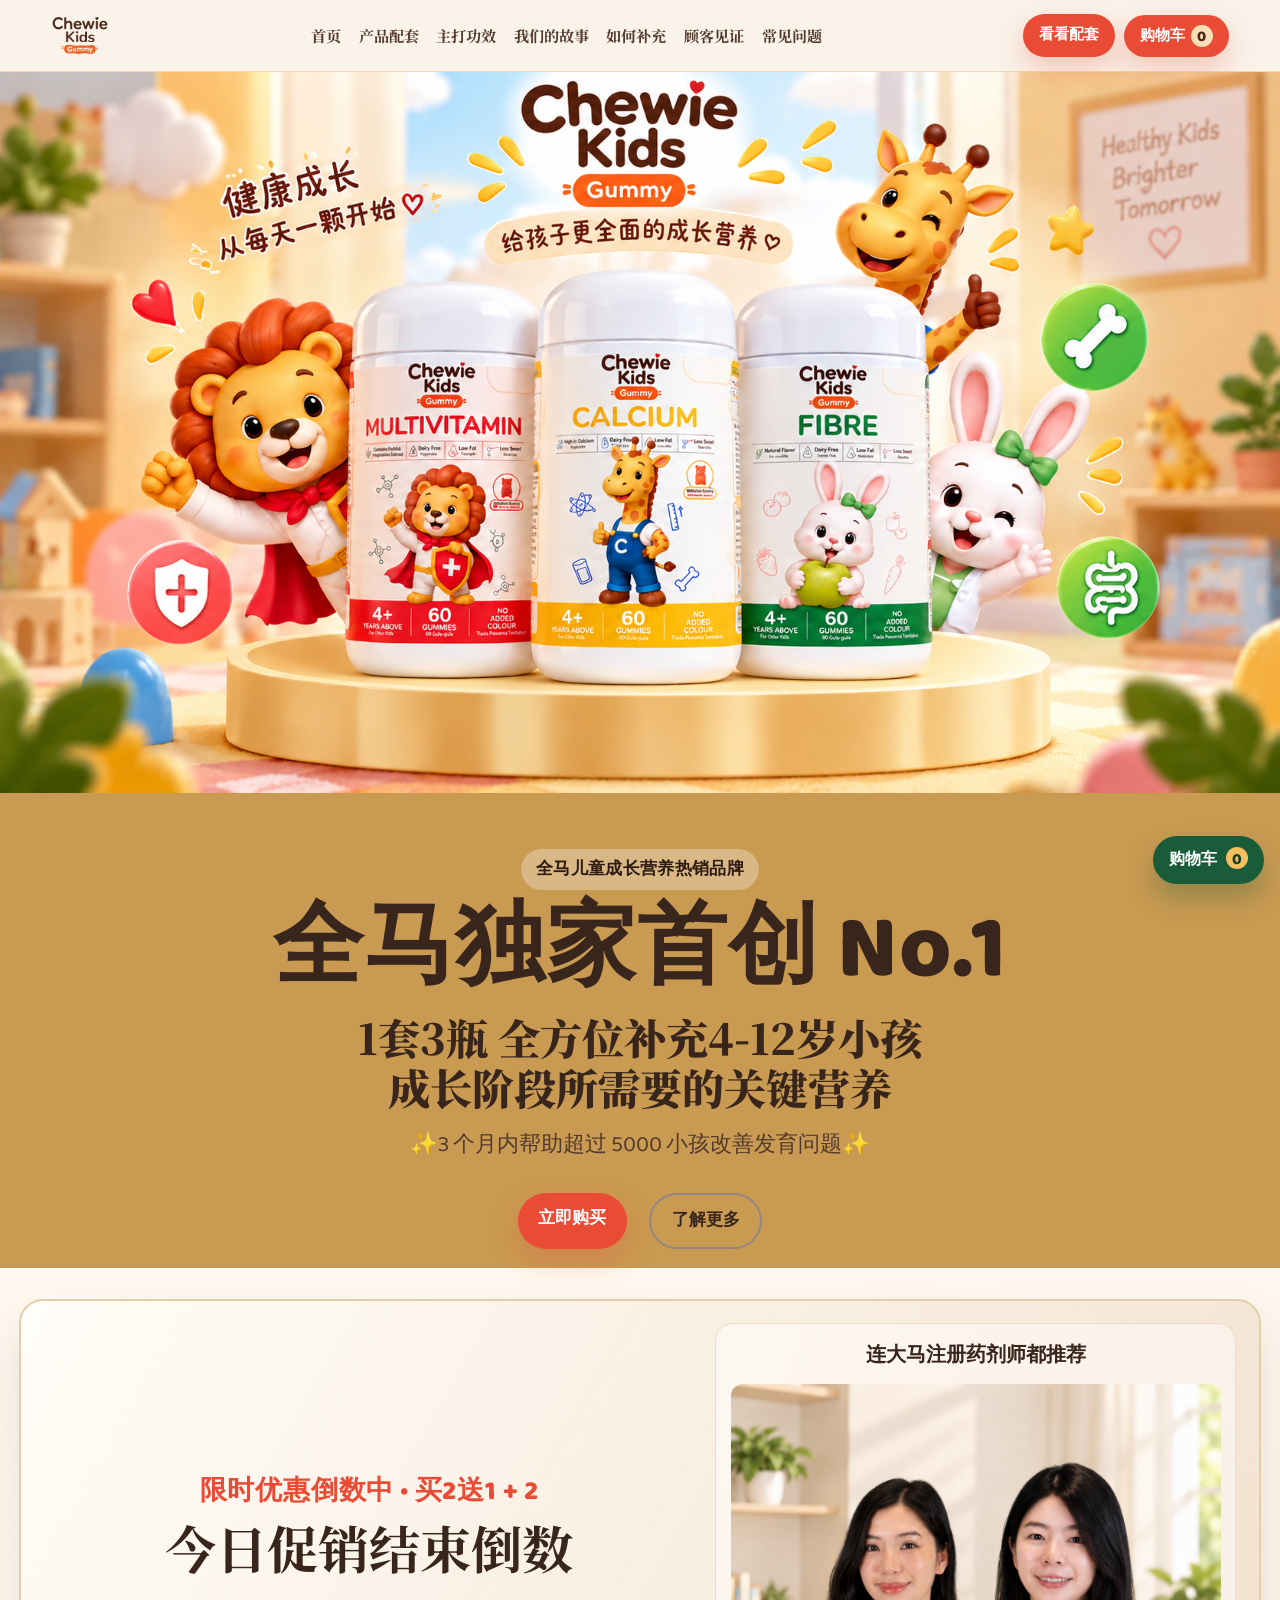
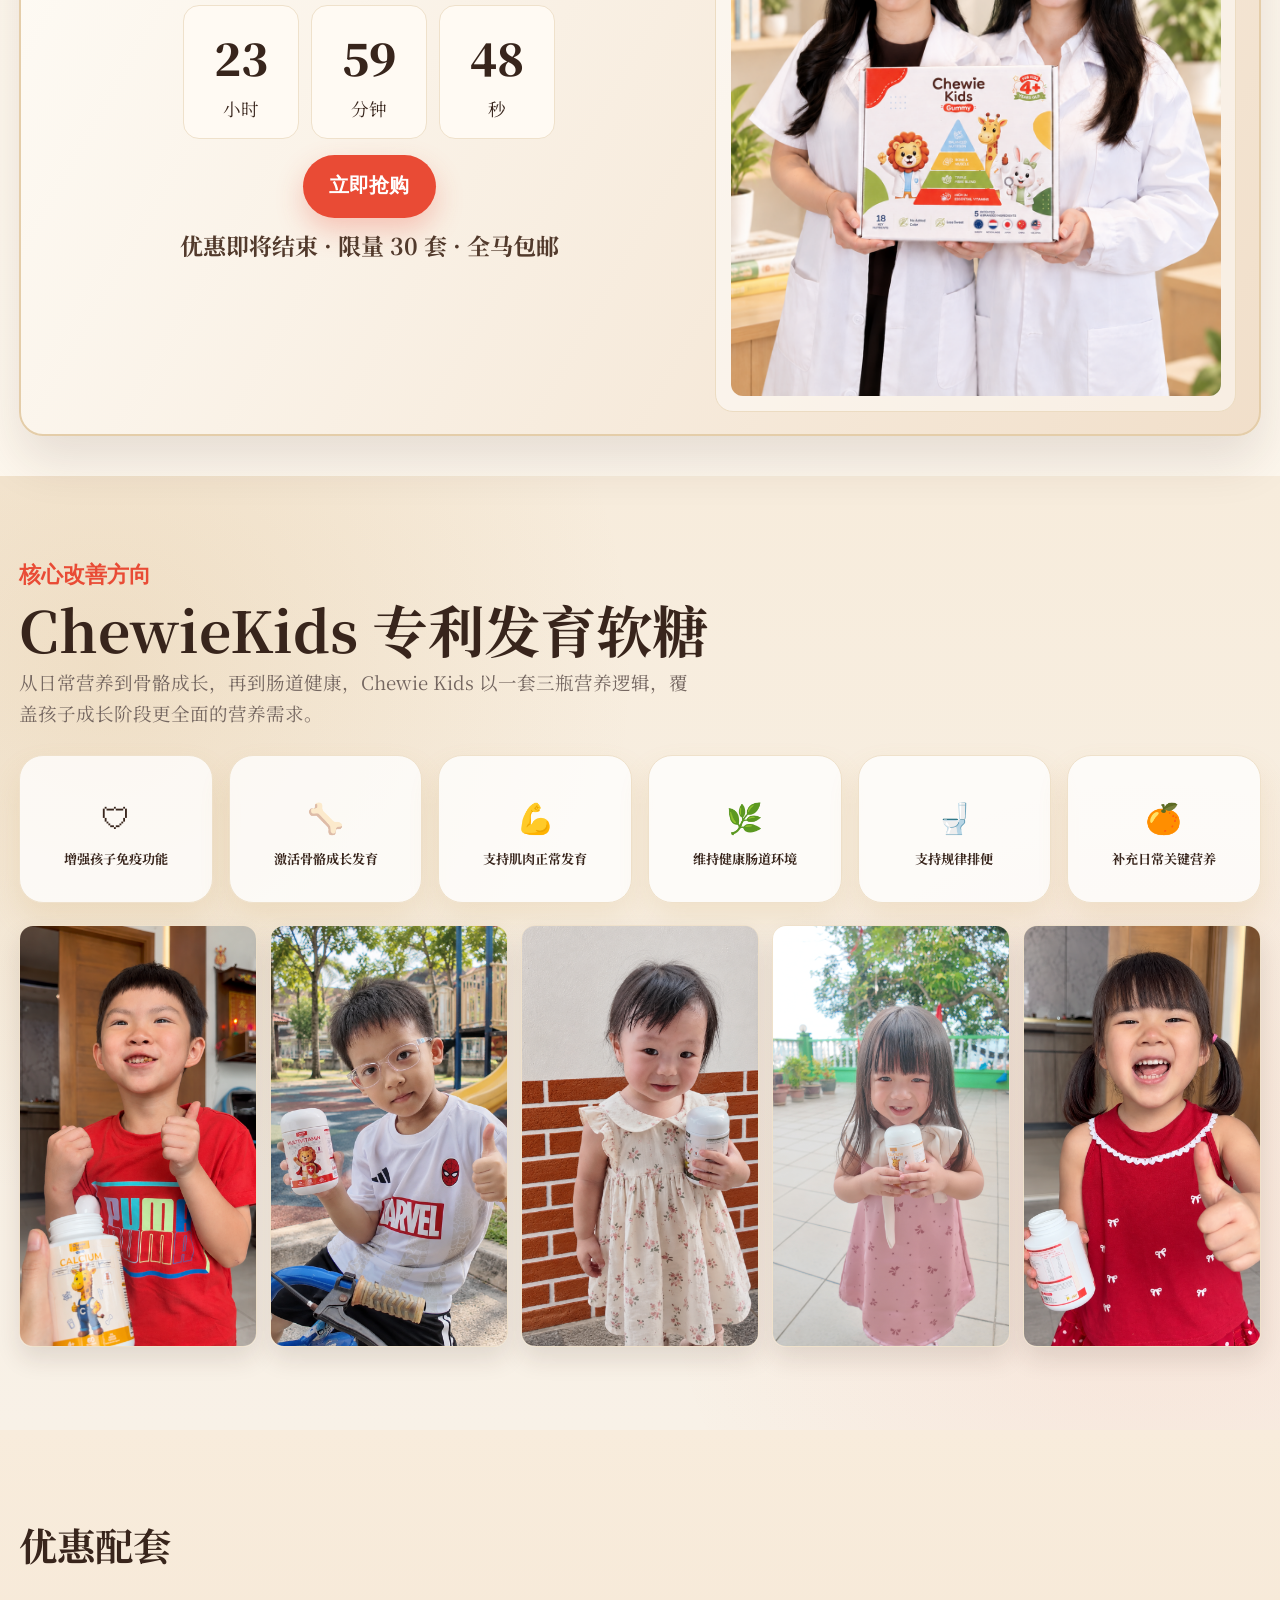
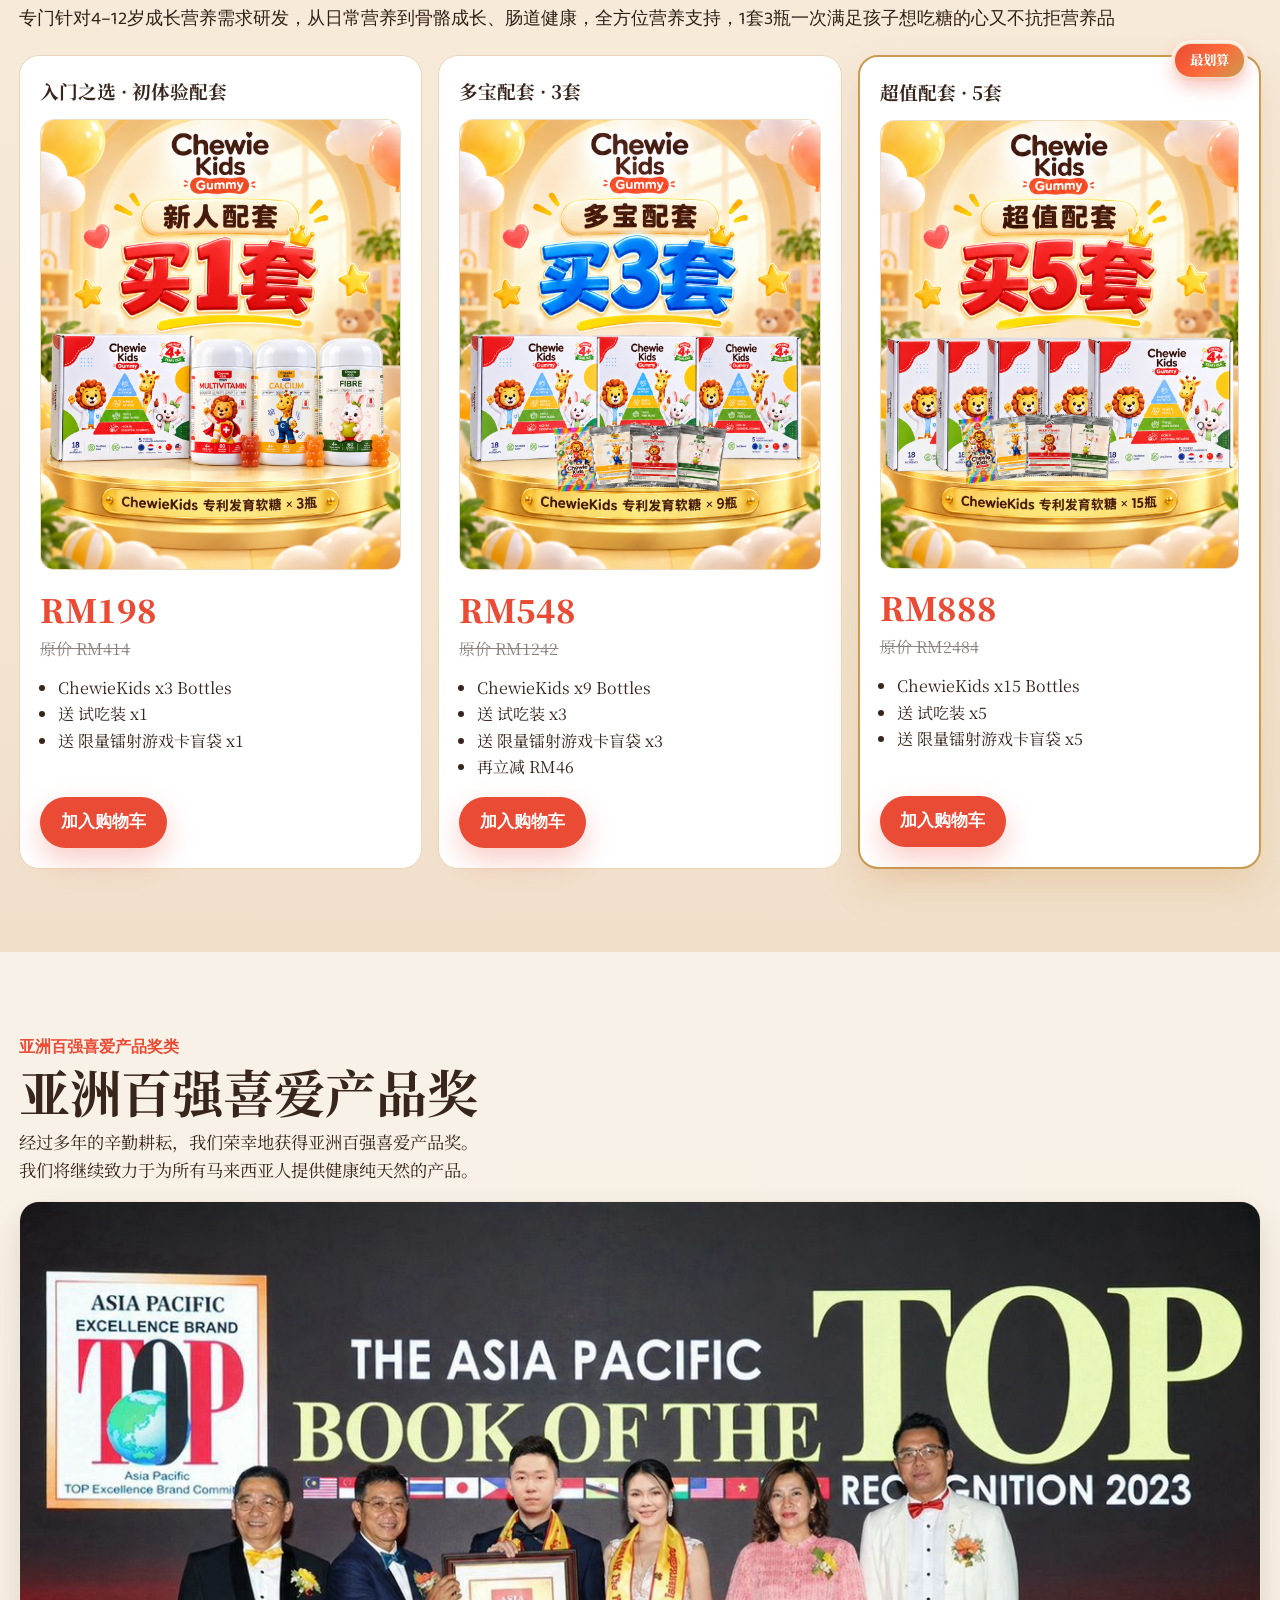
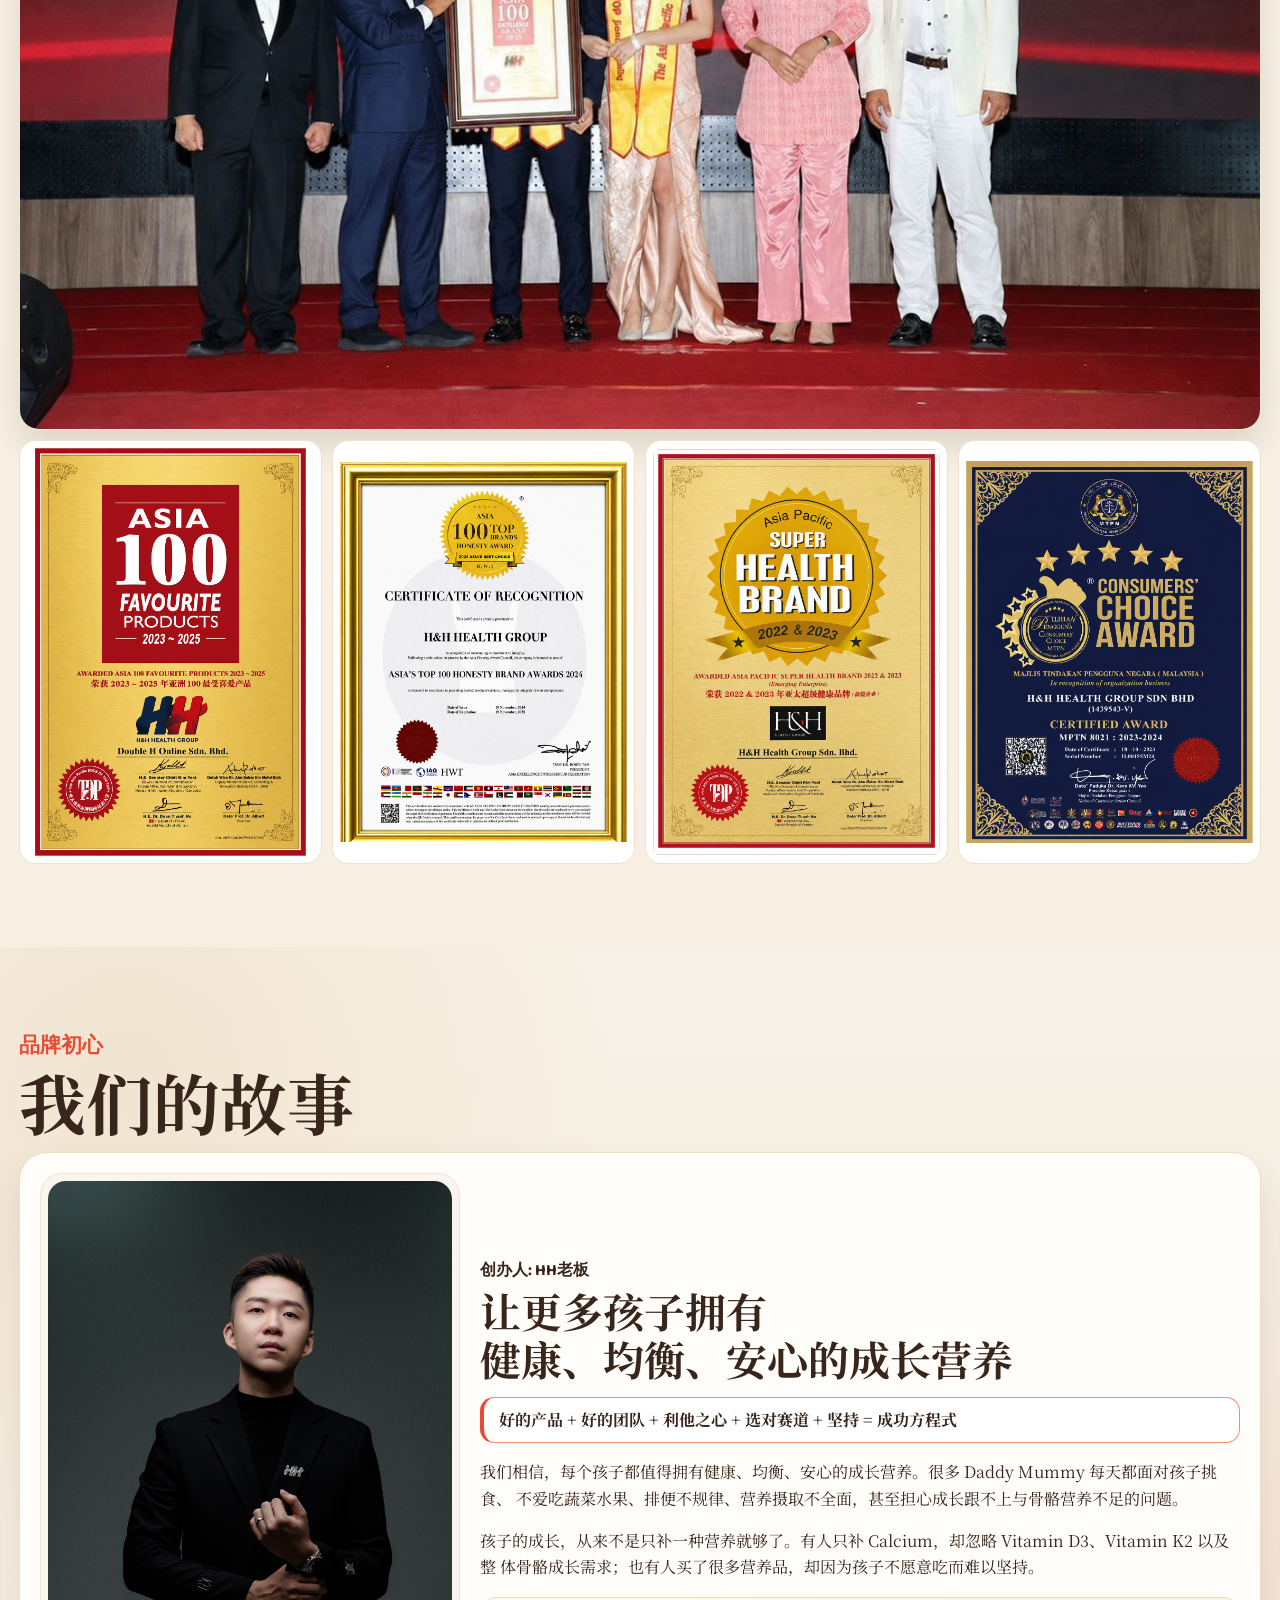
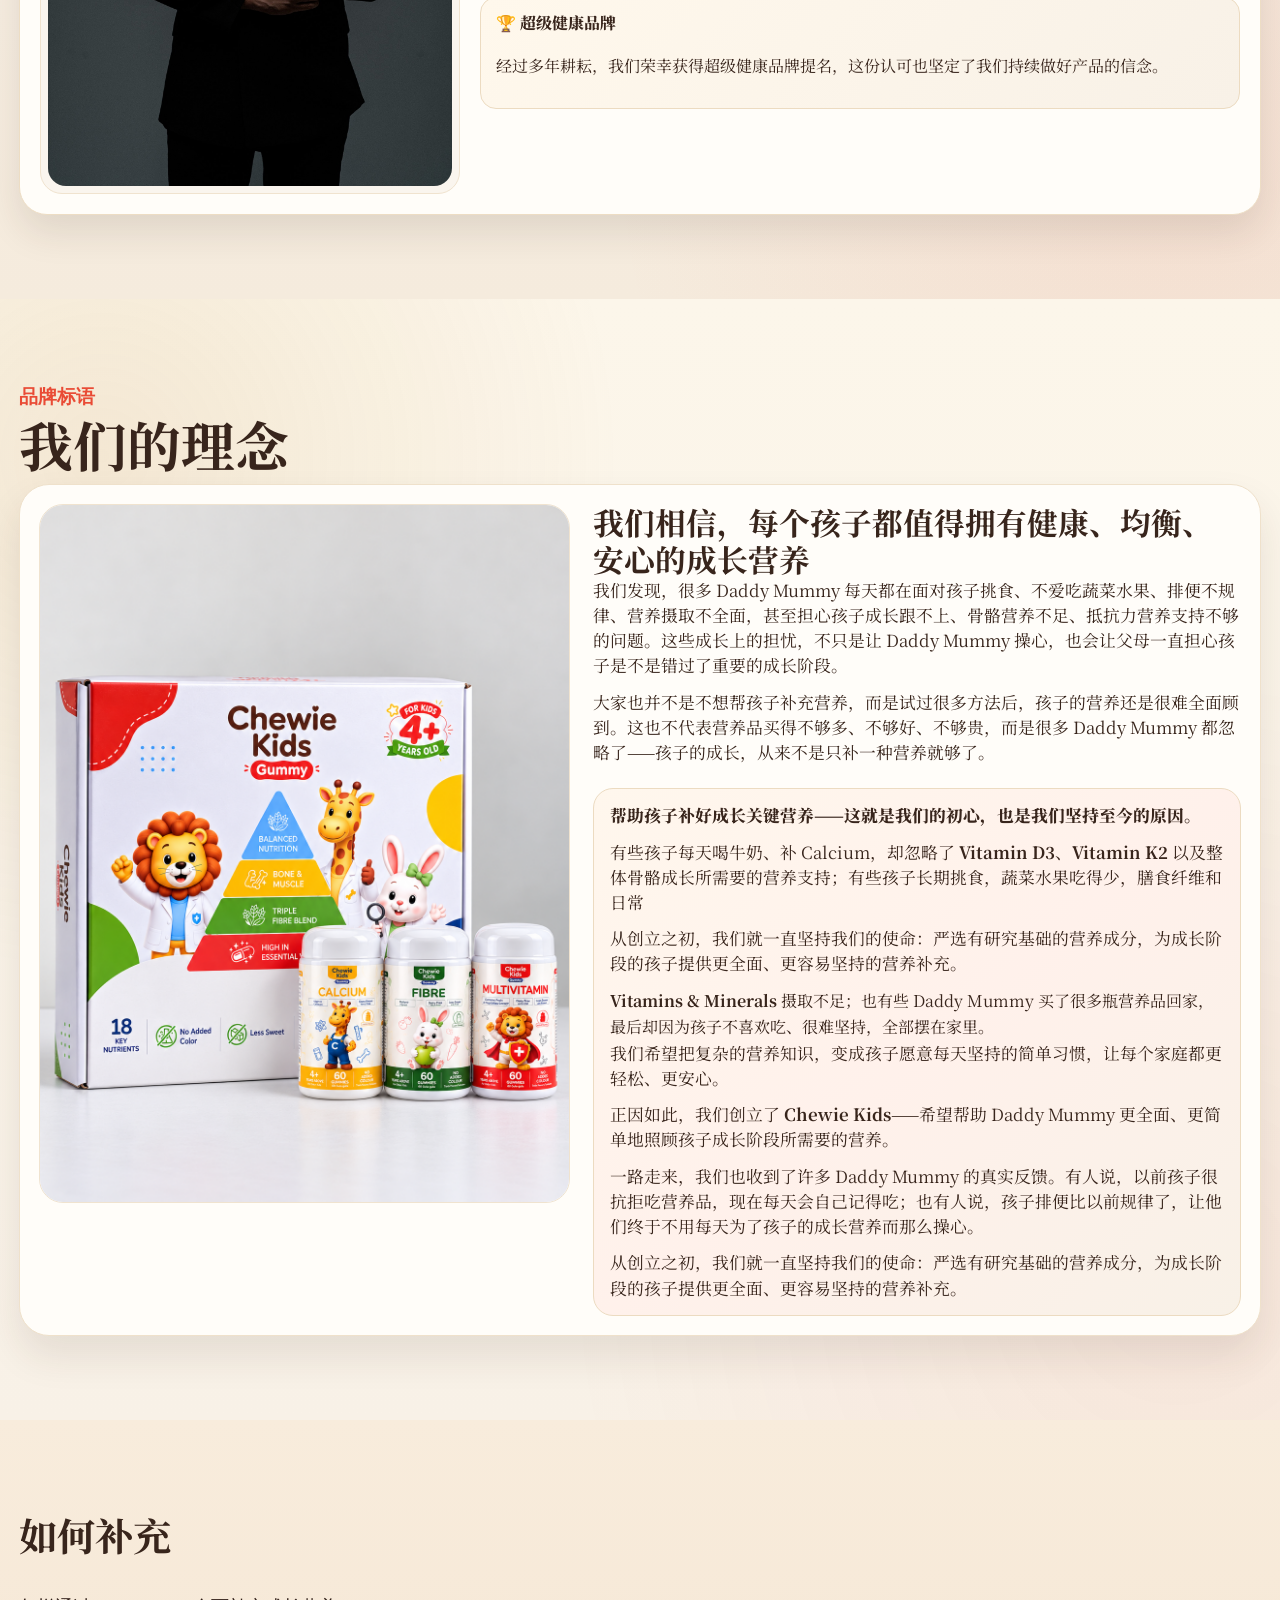
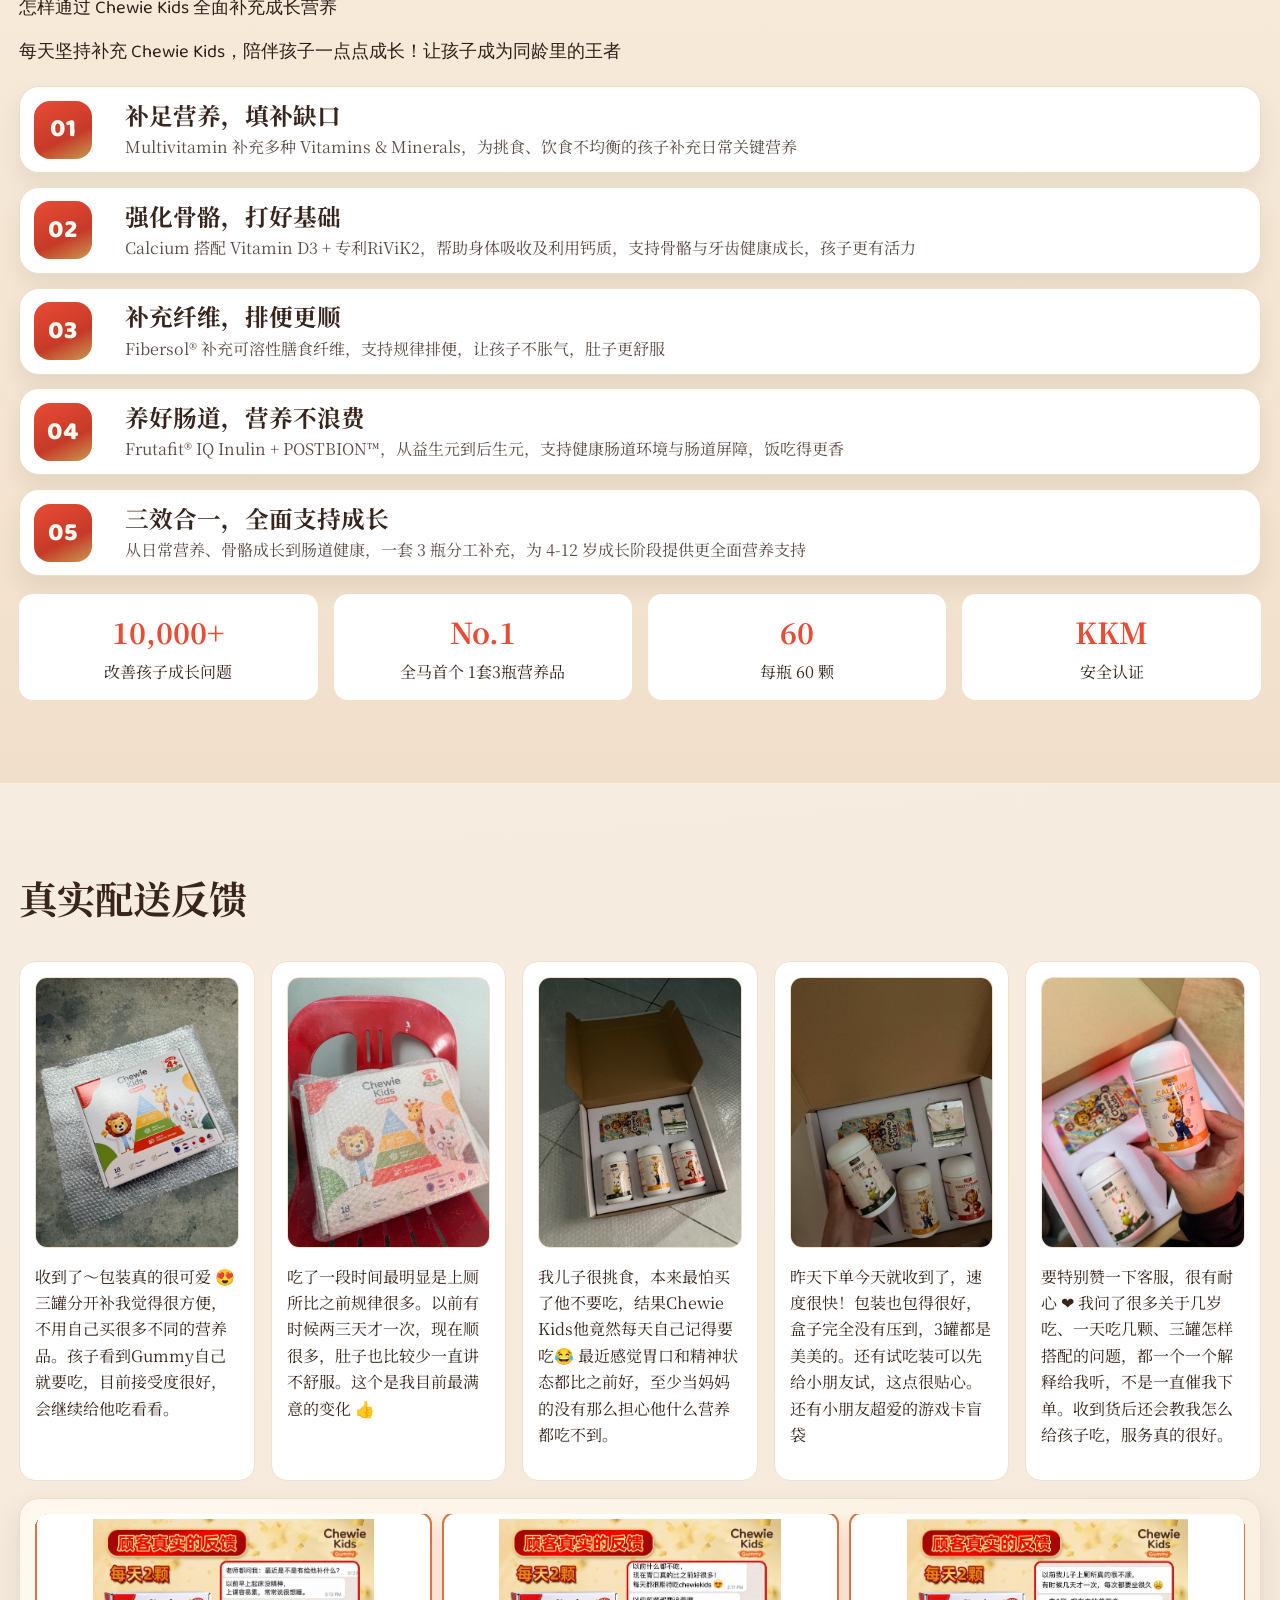
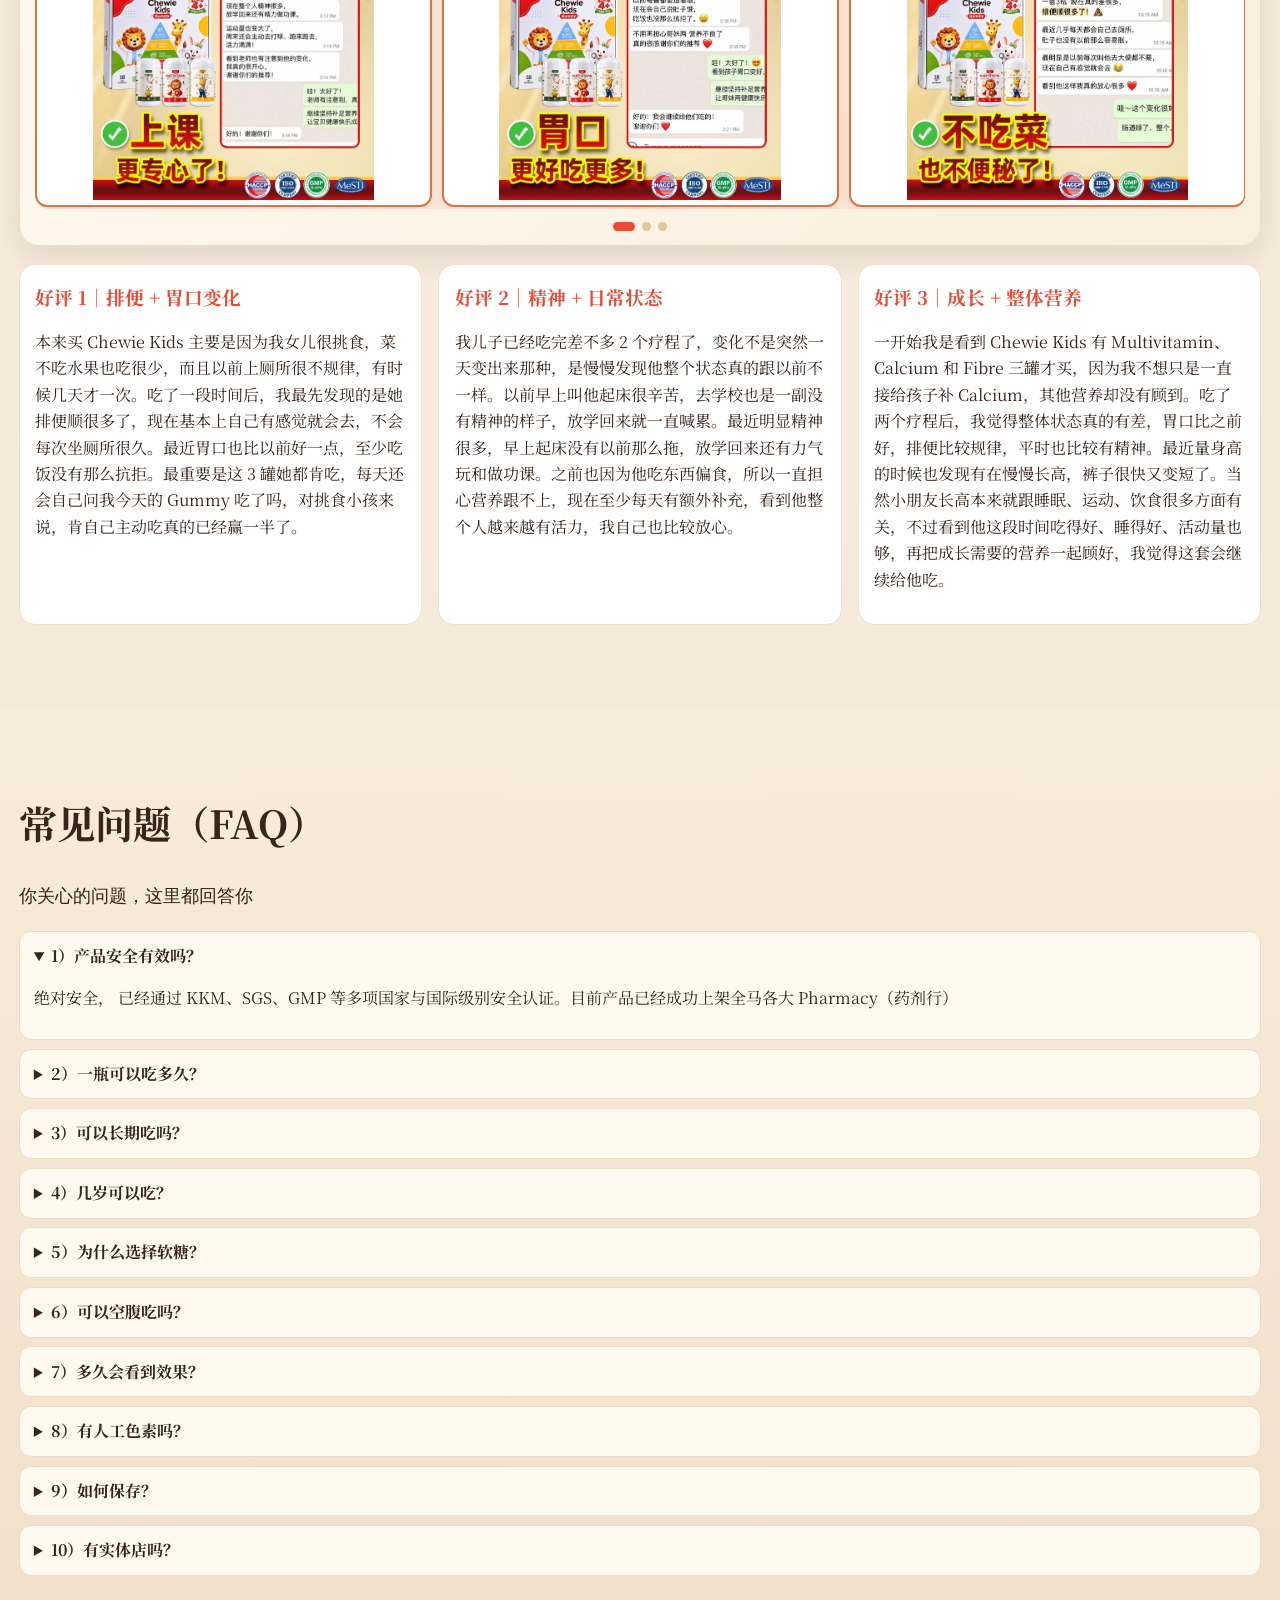
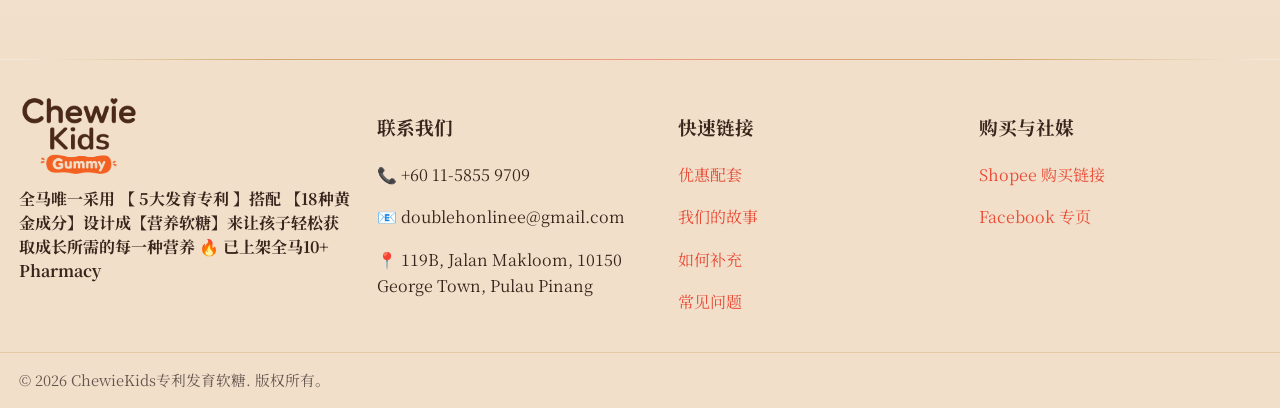
==== commit 16f42946: "Integrate Billplz payment flow with secure Vercel API routes" ====
--- a/index.html
+++ b/index.html
@@ -562,9 +562,9 @@
               <option value="Terengganu">Terengganu</option>
             </select>
           </label>
-          <p class="checkout-note">付款方式：点击「去 Shopee 付款」完成支付，再通过 WhatsApp 发送订单资料给客服确认出货。</p>
+          <p class="checkout-note">付款方式：点击「去 Billplz 付款」完成线上支付。支付后系统会自动返回结果页。</p>
           <div class="checkout-actions">
-            <button type="button" class="btn" id="checkoutPayBtn">去 Shopee 付款</button>
+            <button type="button" class="btn" id="checkoutPayBtn">去 Billplz 付款</button>
             <button type="button" class="btn btn-outline-dark" id="checkoutWhatsAppBtn">发送订单到 WhatsApp</button>
           </div>
         </form>
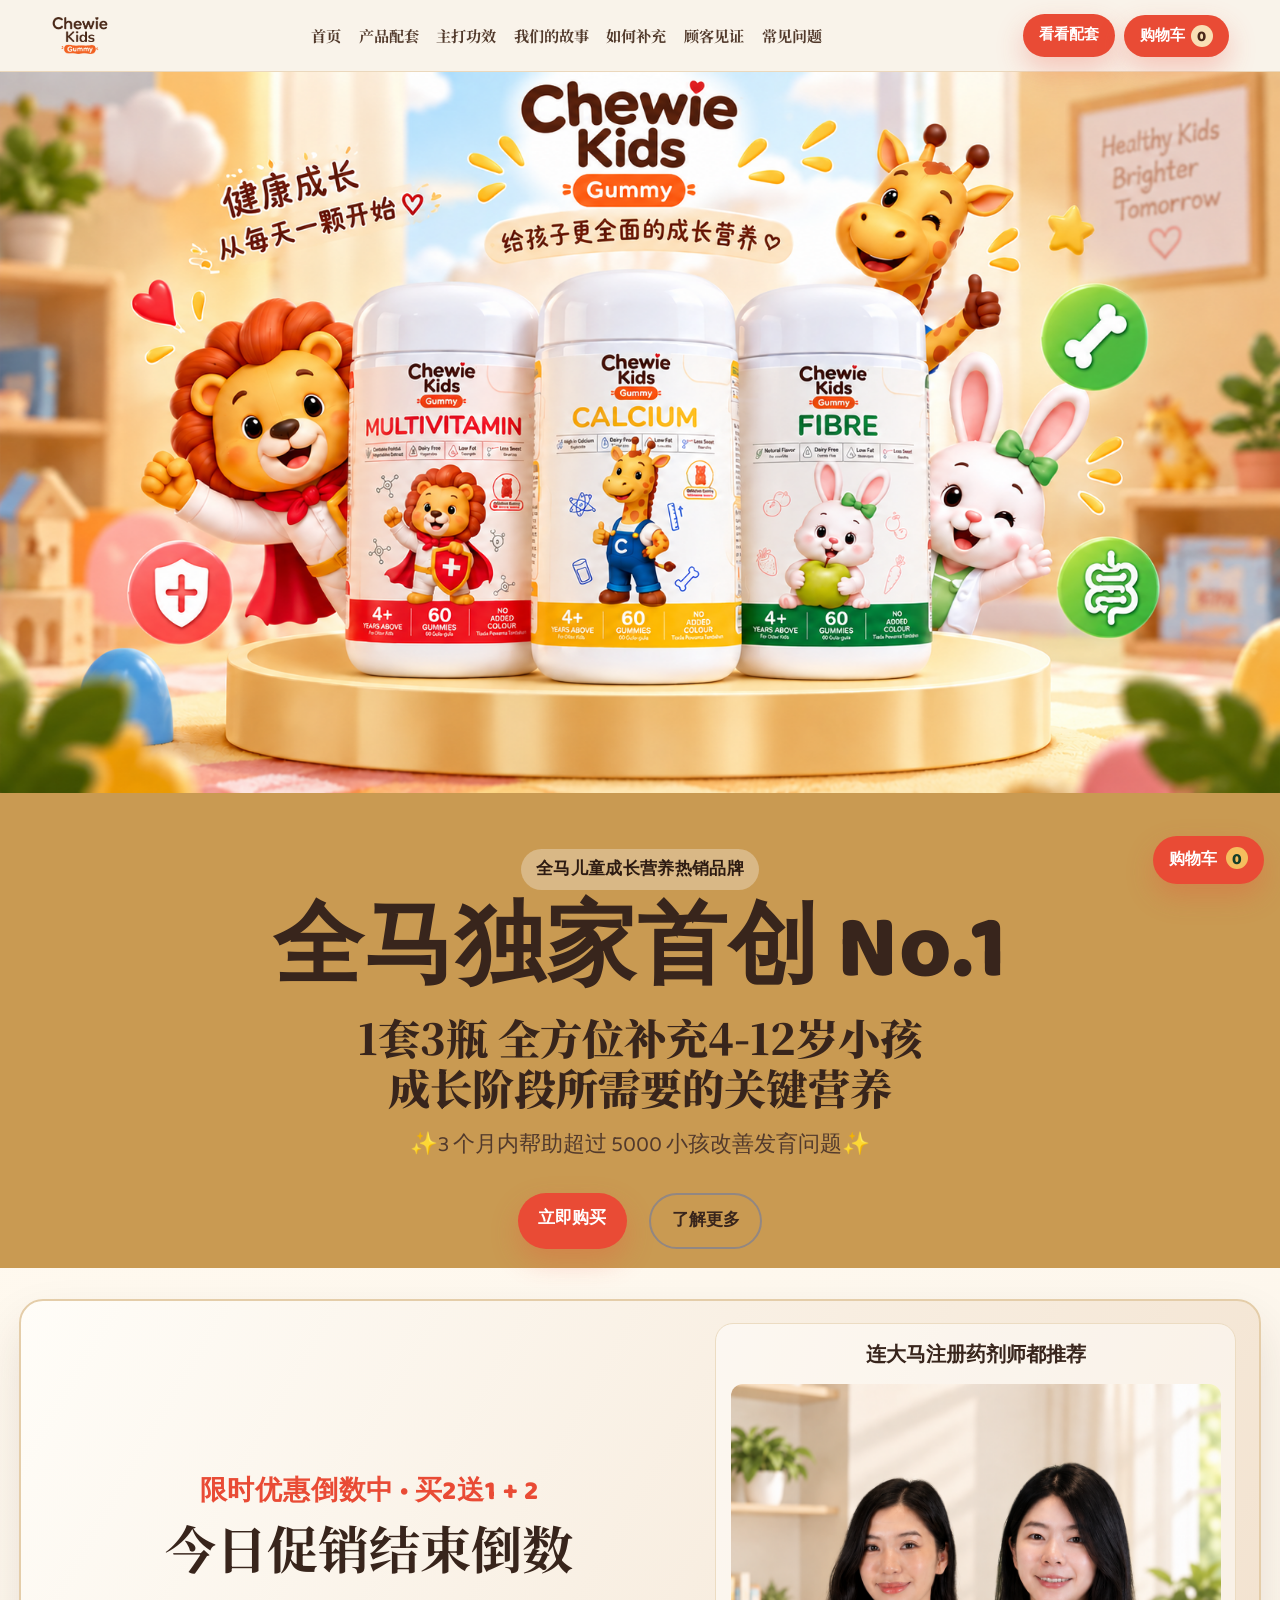
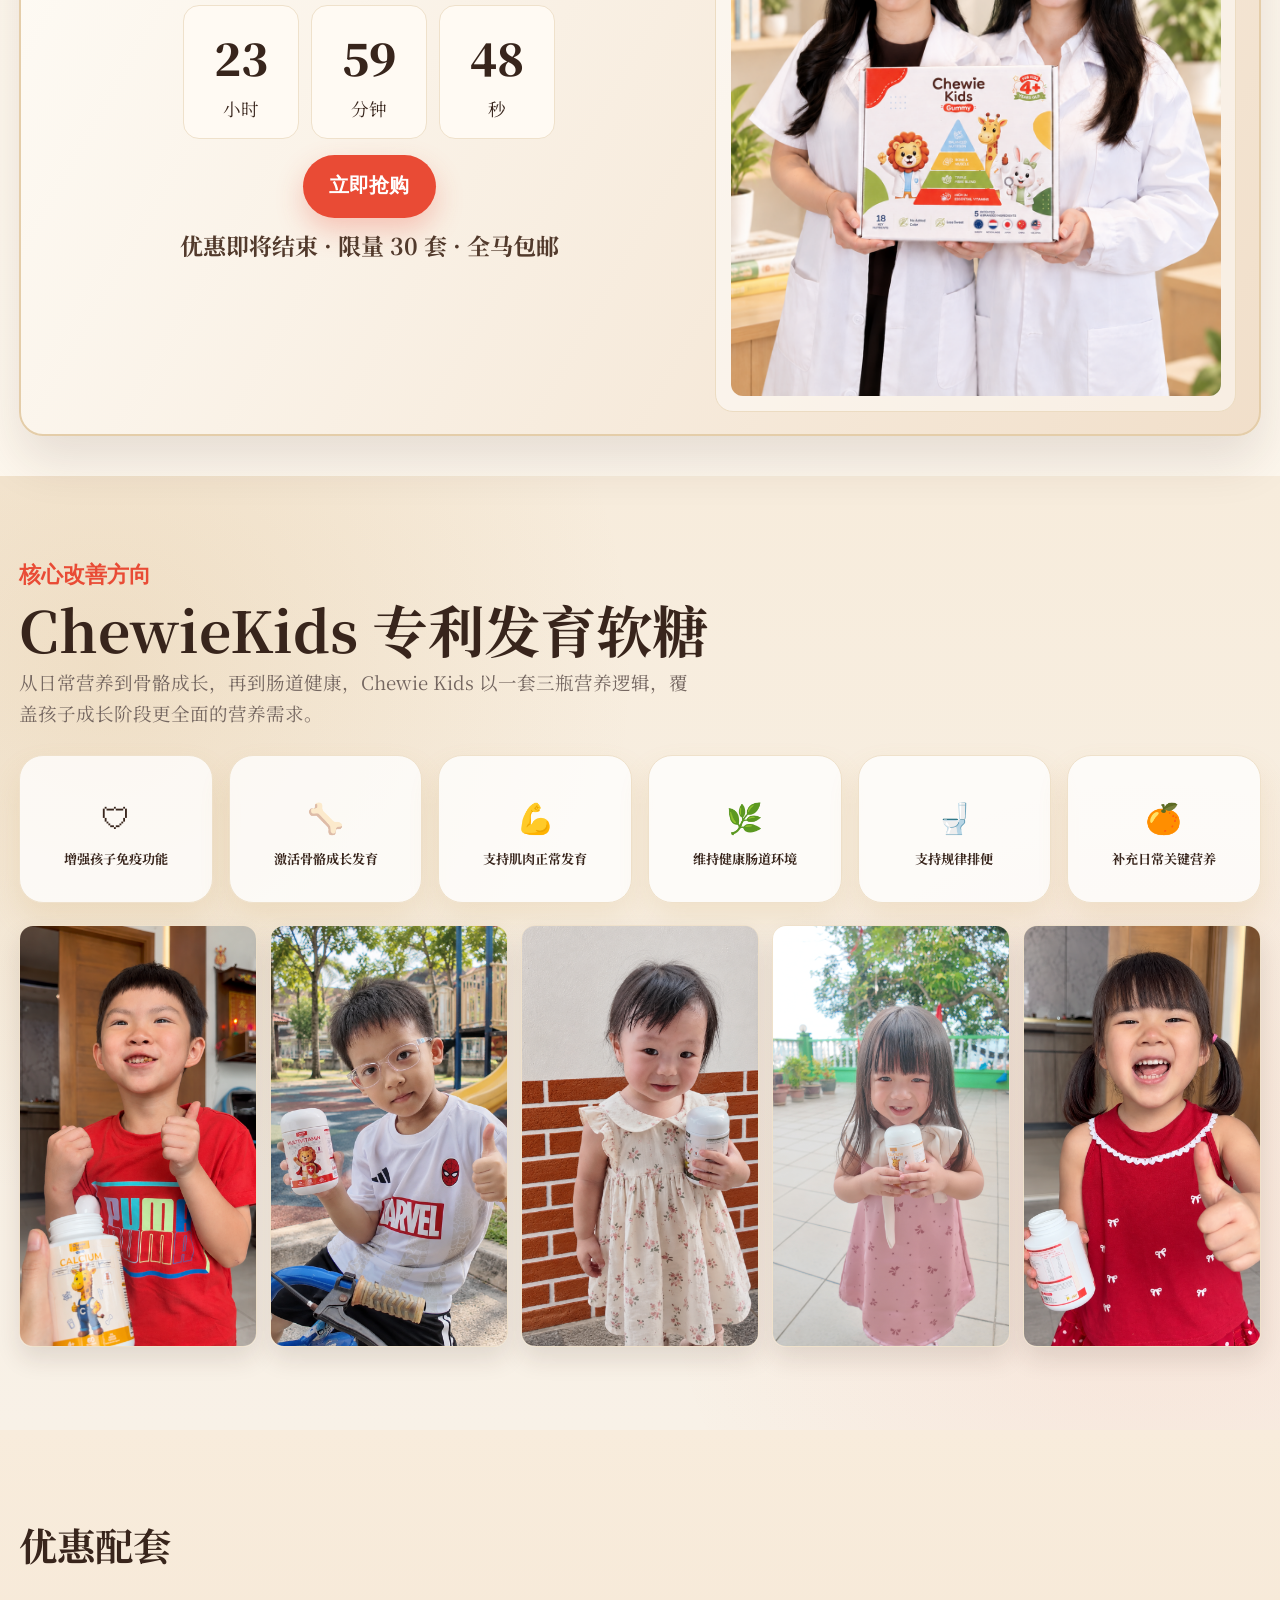
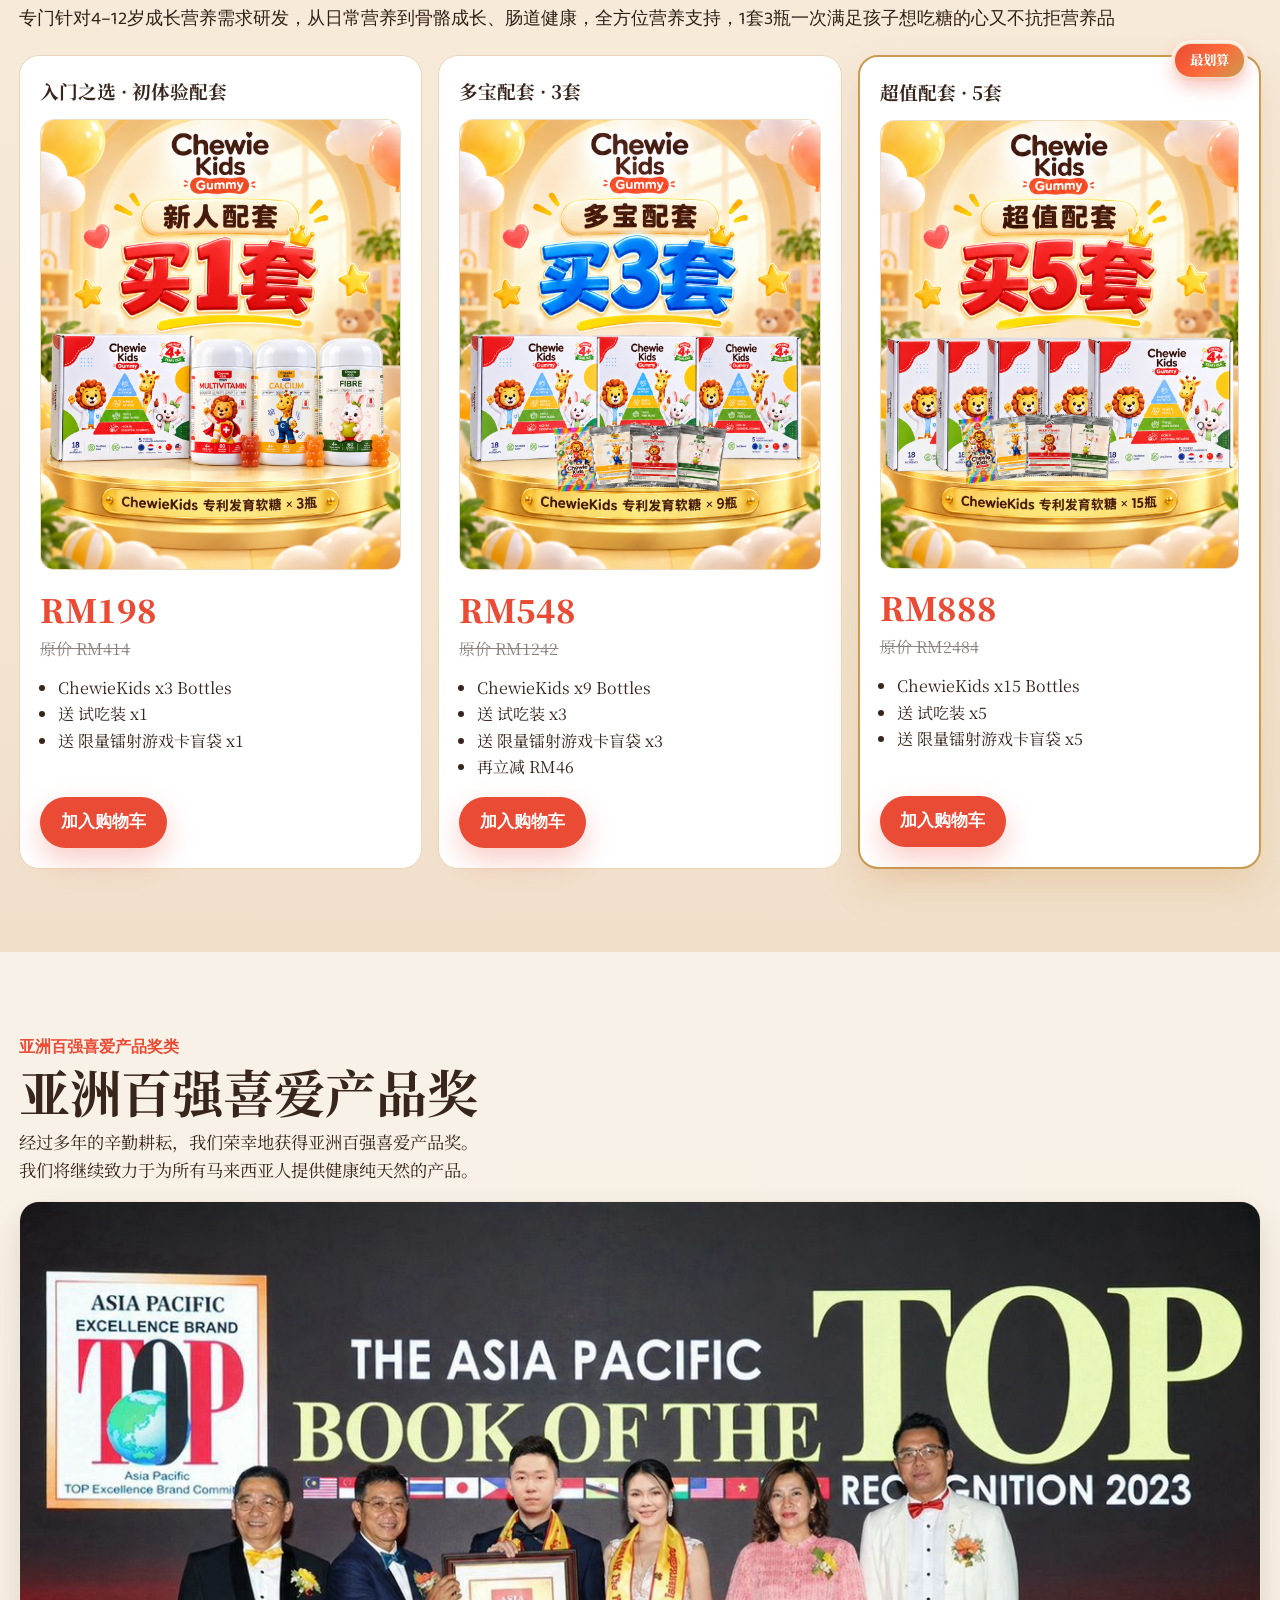
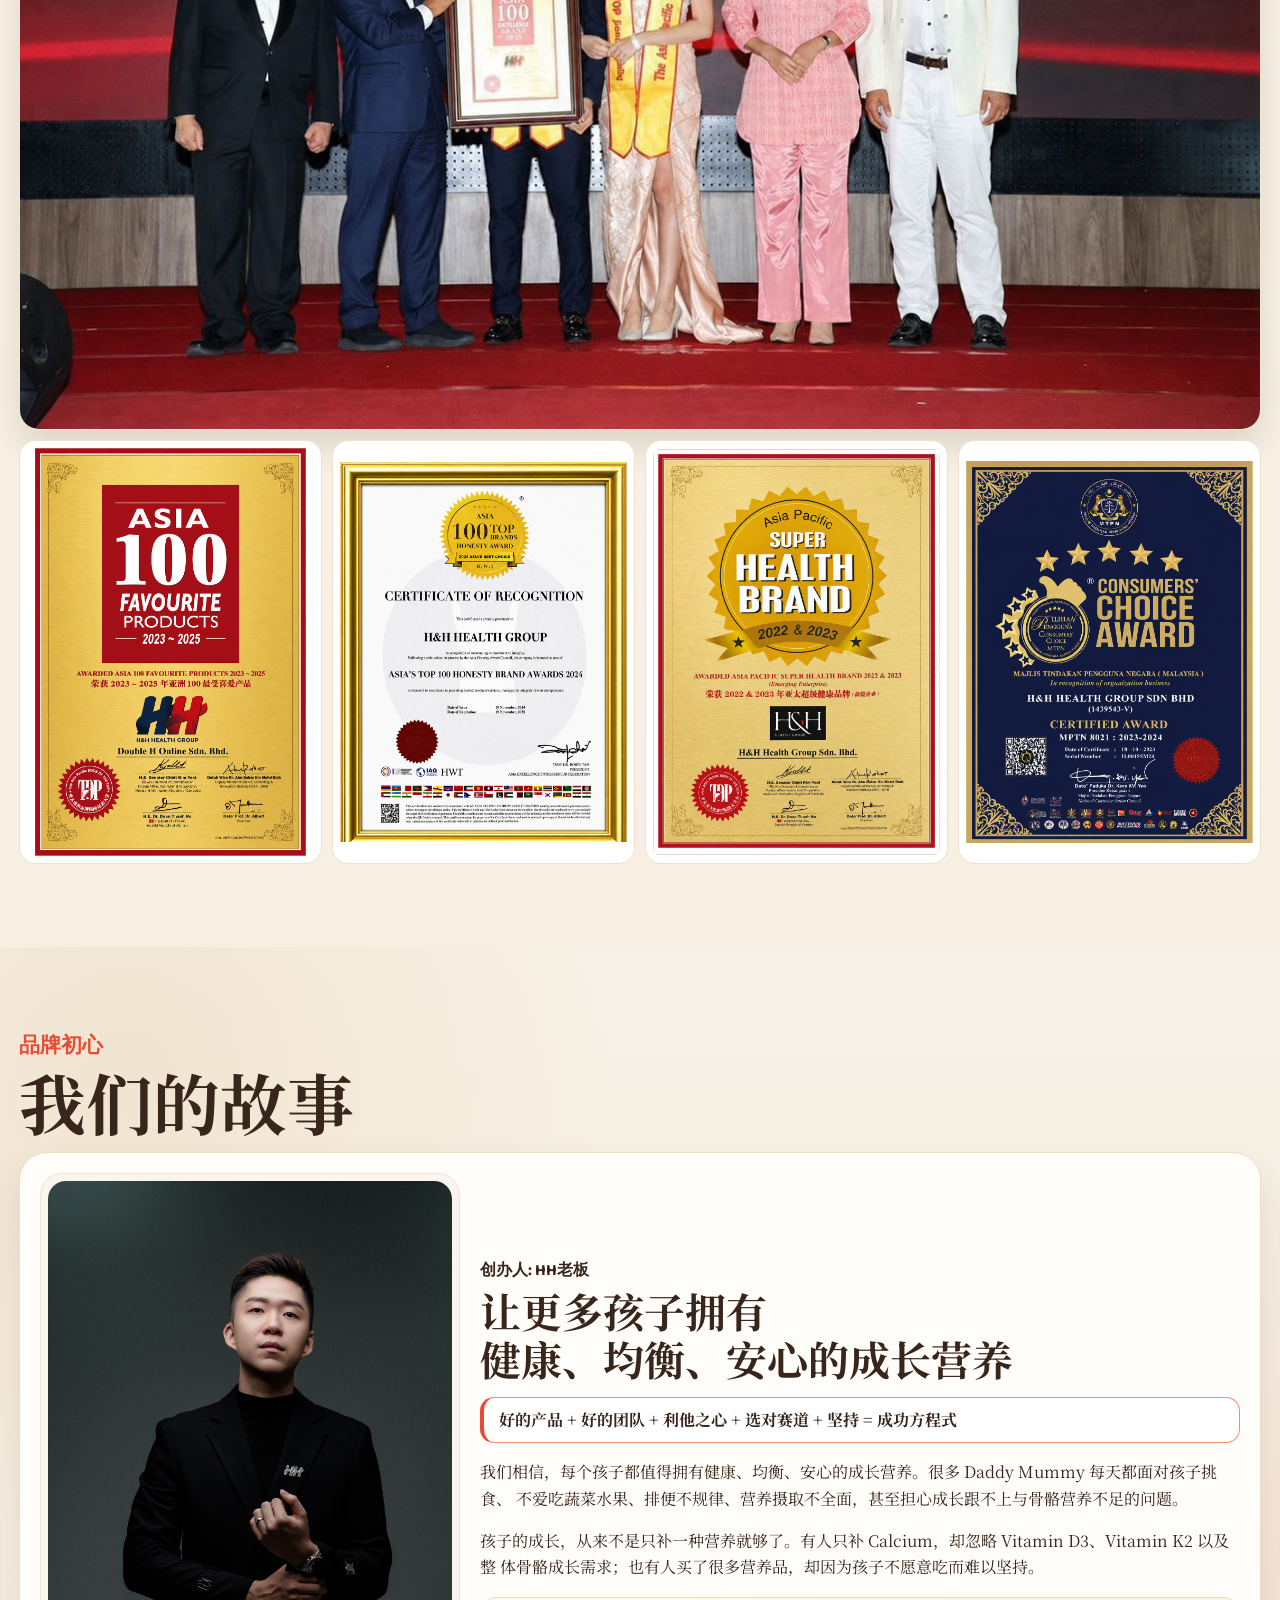
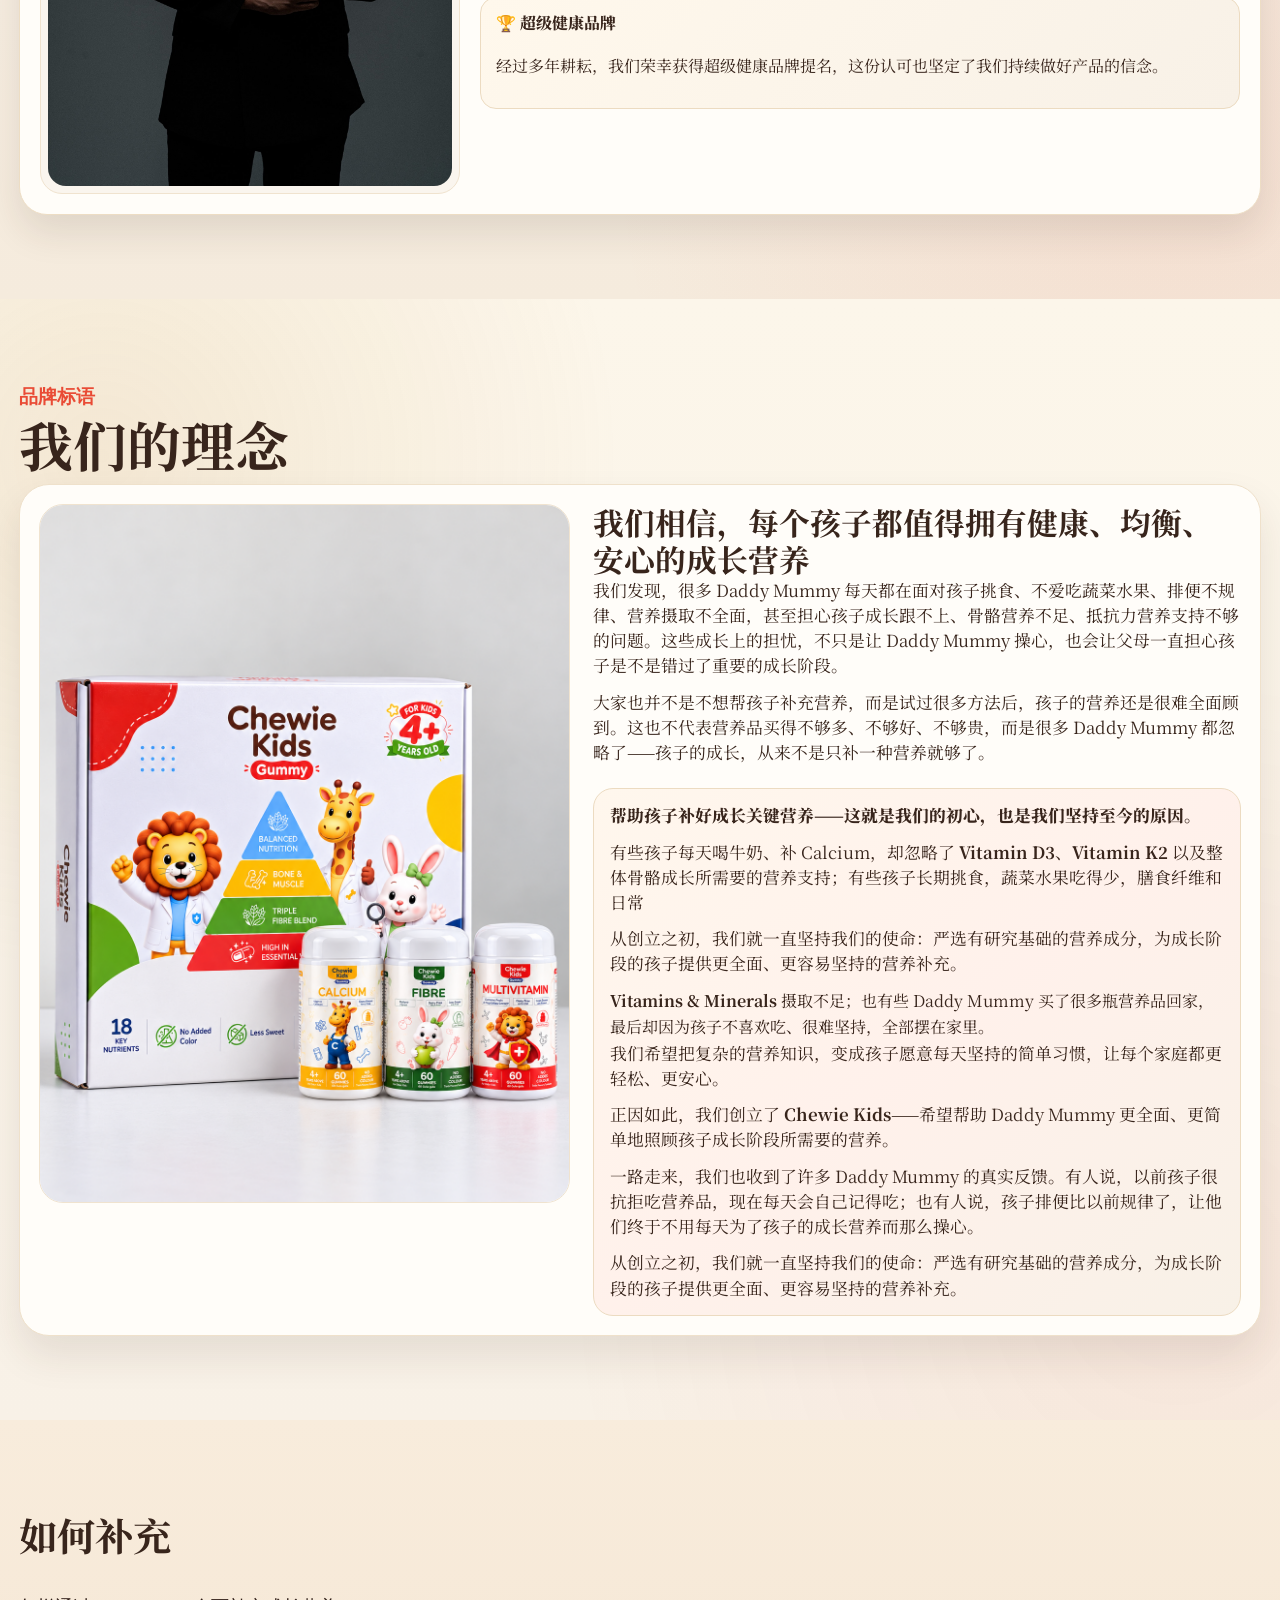
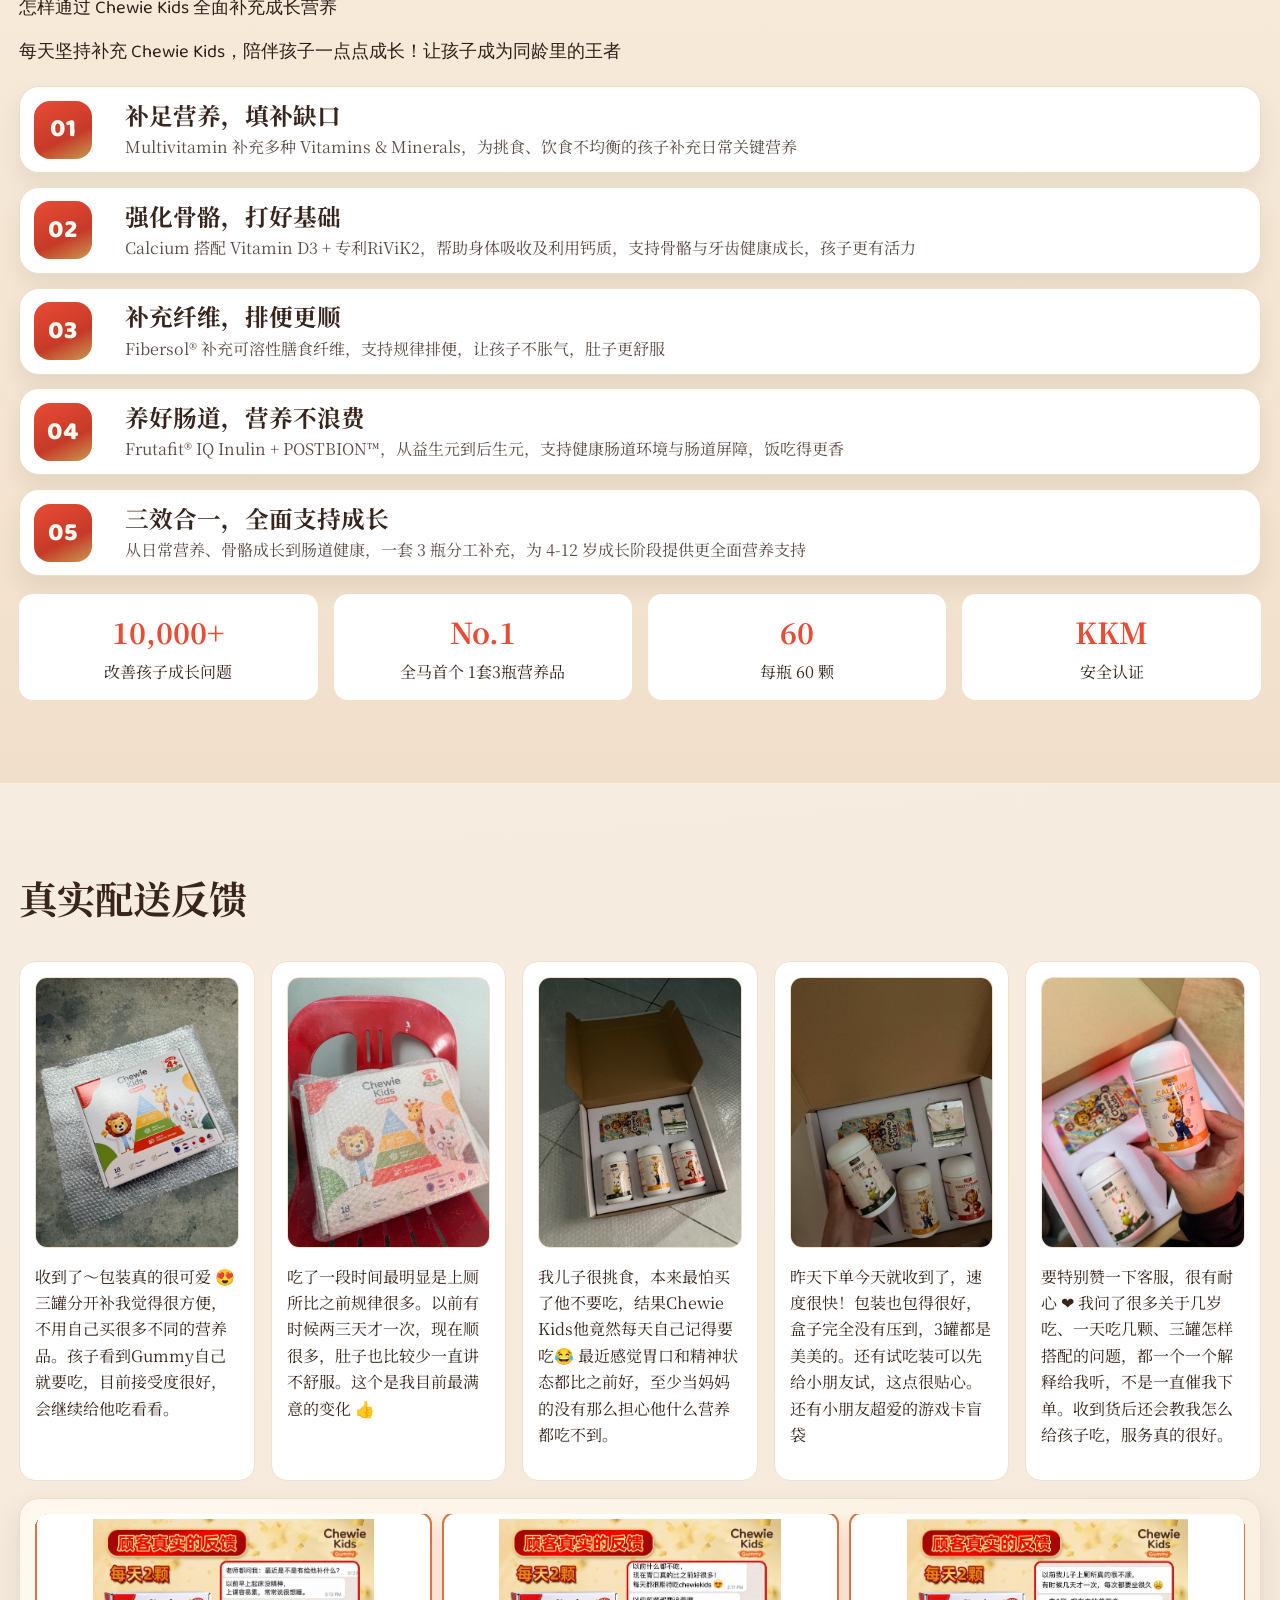
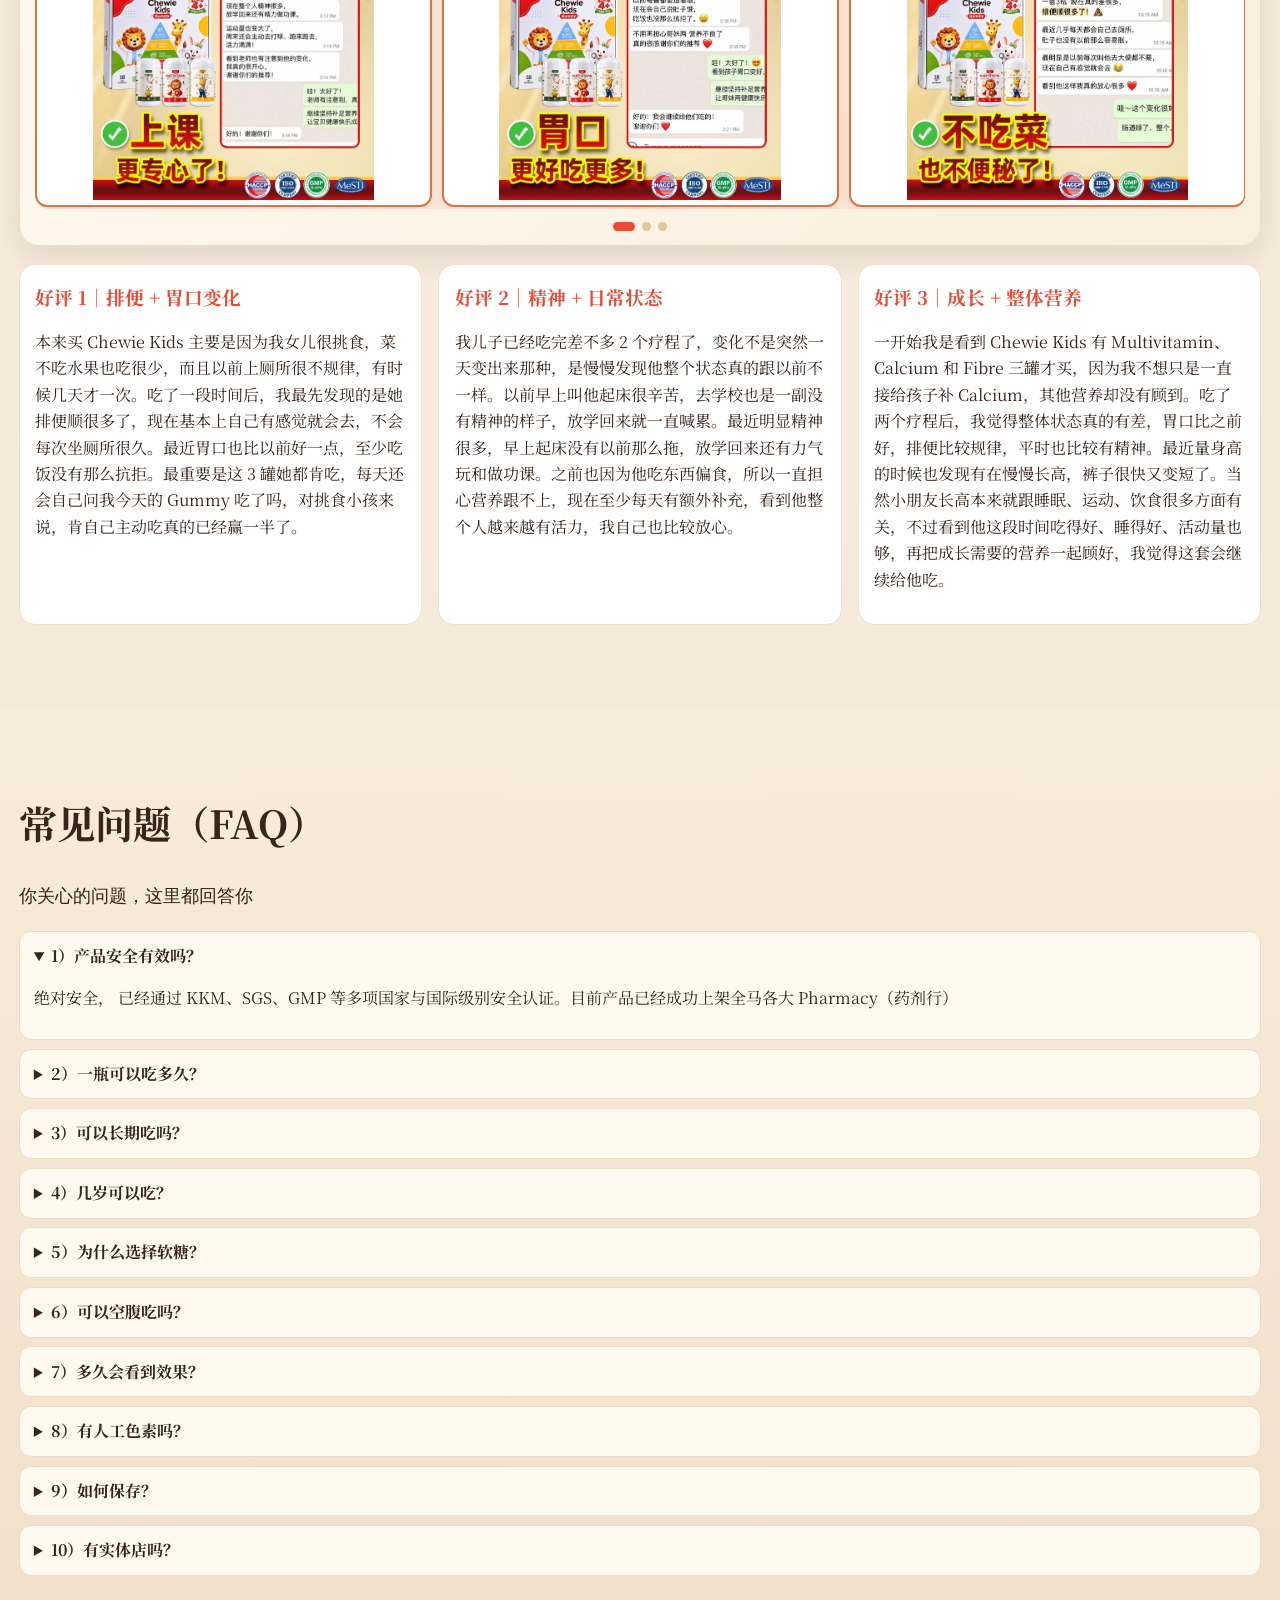
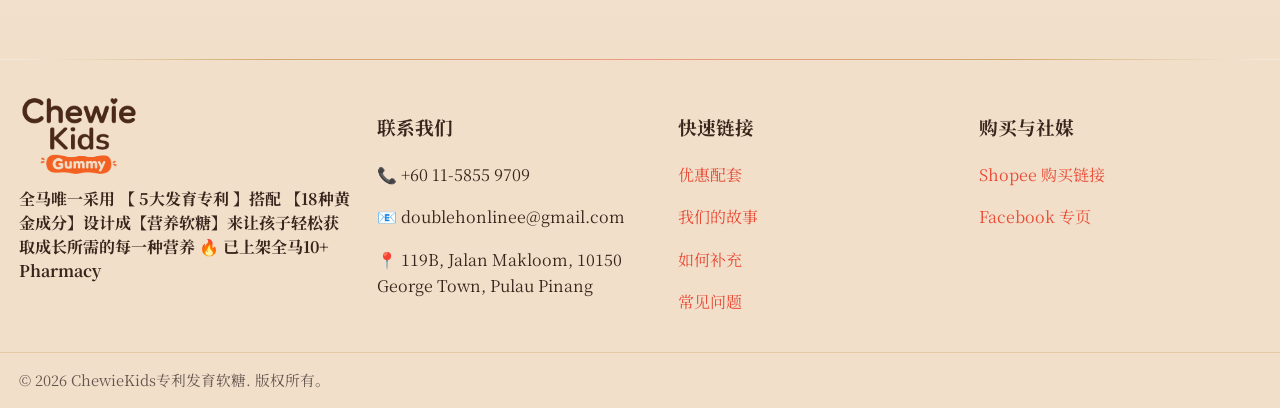
==== commit 0b66258c: "Improve mobile nav, cart scrolling, and cart button styling" ====
--- a/index.html
+++ b/index.html
@@ -22,7 +22,19 @@
       <a class="brand" href="#top" aria-label="Chewie Kids 首页">
         <img src="ckg logo.png" alt="Chewie Kids Logo" class="brand-logo" />
       </a>
-      <nav class="main-nav">
+      <button
+        type="button"
+        class="nav-toggle"
+        id="navToggle"
+        aria-label="打开导航菜单"
+        aria-controls="mainNav"
+        aria-expanded="false"
+      >
+        <span></span>
+        <span></span>
+        <span></span>
+      </button>
+      <nav class="main-nav" id="mainNav">
         <a href="#home">首页</a>
         <a href="#packages">产品配套</a>
         <a href="#benefits">主打功效</a>
@@ -562,10 +574,8 @@
               <option value="Terengganu">Terengganu</option>
             </select>
           </label>
-          <p class="checkout-note">付款方式：点击「去 Billplz 付款」完成线上支付。支付后系统会自动返回结果页。</p>
           <div class="checkout-actions">
-            <button type="button" class="btn" id="checkoutPayBtn">去 Billplz 付款</button>
-            <button type="button" class="btn btn-outline-dark" id="checkoutWhatsAppBtn">发送订单到 WhatsApp</button>
+            <button type="button" class="btn" id="checkoutPayBtn">付款</button>
           </div>
         </form>
       </div>
--- a/styles.css
+++ b/styles.css
@@ -74,6 +74,39 @@
   color: var(--ink-soft);
   font-weight: 700;
   font-size: 0.95rem;
+}
+
+.nav-toggle {
+  display: none;
+  width: 44px;
+  height: 44px;
+  border: 1px solid color-mix(in srgb, var(--champagne) 45%, white);
+  border-radius: 12px;
+  background: #fff7ee;
+  padding: 10px 9px;
+  cursor: pointer;
+}
+
+.nav-toggle span {
+  display: block;
+  width: 100%;
+  height: 3px;
+  margin: 4px 0;
+  border-radius: 999px;
+  background: var(--deep-brown);
+  transition: transform 0.2s ease, opacity 0.2s ease;
+}
+
+.nav-toggle.is-open span:nth-child(1) {
+  transform: translateY(7px) rotate(45deg);
+}
+
+.nav-toggle.is-open span:nth-child(2) {
+  opacity: 0;
+}
+
+.nav-toggle.is-open span:nth-child(3) {
+  transform: translateY(-7px) rotate(-45deg);
 }
 
 .header-actions {
@@ -1064,14 +1097,14 @@
   z-index: 220;
   border: 0;
   border-radius: 999px;
-  background: #1a5b39;
+  background: var(--chewie-red);
   color: #fff;
   font-family: "Baloo 2", cursive;
   font-weight: 800;
   font-size: 1rem;
   padding: 0.72rem 1rem;
   cursor: pointer;
-  box-shadow: 0 14px 26px rgba(26, 91, 57, 0.3);
+  box-shadow: 0 12px 28px rgba(233, 75, 53, 0.28);
 }
 
 .cart-trigger span {
@@ -1317,19 +1350,34 @@
 @media (max-width: 900px) {
   .site-header {
     flex-wrap: wrap;
-    justify-content: center;
+    justify-content: space-between;
     gap: 0.55rem;
+  }
+
+  .nav-toggle {
+    display: inline-block;
   }
 
   .main-nav {
     order: 3;
     width: 100%;
-    justify-content: center;
+    display: none;
+    justify-content: flex-start;
+    gap: 0.6rem;
+    padding: 0.75rem;
+    border-radius: 12px;
+    background: #fff8ef;
+    border: 1px solid color-mix(in srgb, var(--champagne) 30%, white);
+  }
+
+  .main-nav.is-open {
+    display: flex;
+    flex-direction: column;
   }
 
   .header-actions {
     width: 100%;
-    justify-content: center;
+    justify-content: flex-start;
   }
 
   .hero-message-content {
@@ -1416,7 +1464,8 @@
 
 @media (max-width: 640px) {
   .main-nav a {
-    font-size: 0.86rem;
+    font-size: 0.95rem;
+    padding: 0.15rem 0;
   }
 
   .hero-line {
@@ -1458,6 +1507,21 @@
     height: clamp(220px, 68vw, 330px);
   }
 
+  .good-comments-row {
+    grid-template-columns: 1fr;
+  }
+
+  .cart-drawer {
+    height: 100dvh;
+    display: block;
+    overflow-y: auto;
+    -webkit-overflow-scrolling: touch;
+  }
+
+  .cart-items {
+    overflow: visible;
+  }
+
   .benefit-card {
     min-height: 132px;
     border-radius: 18px;
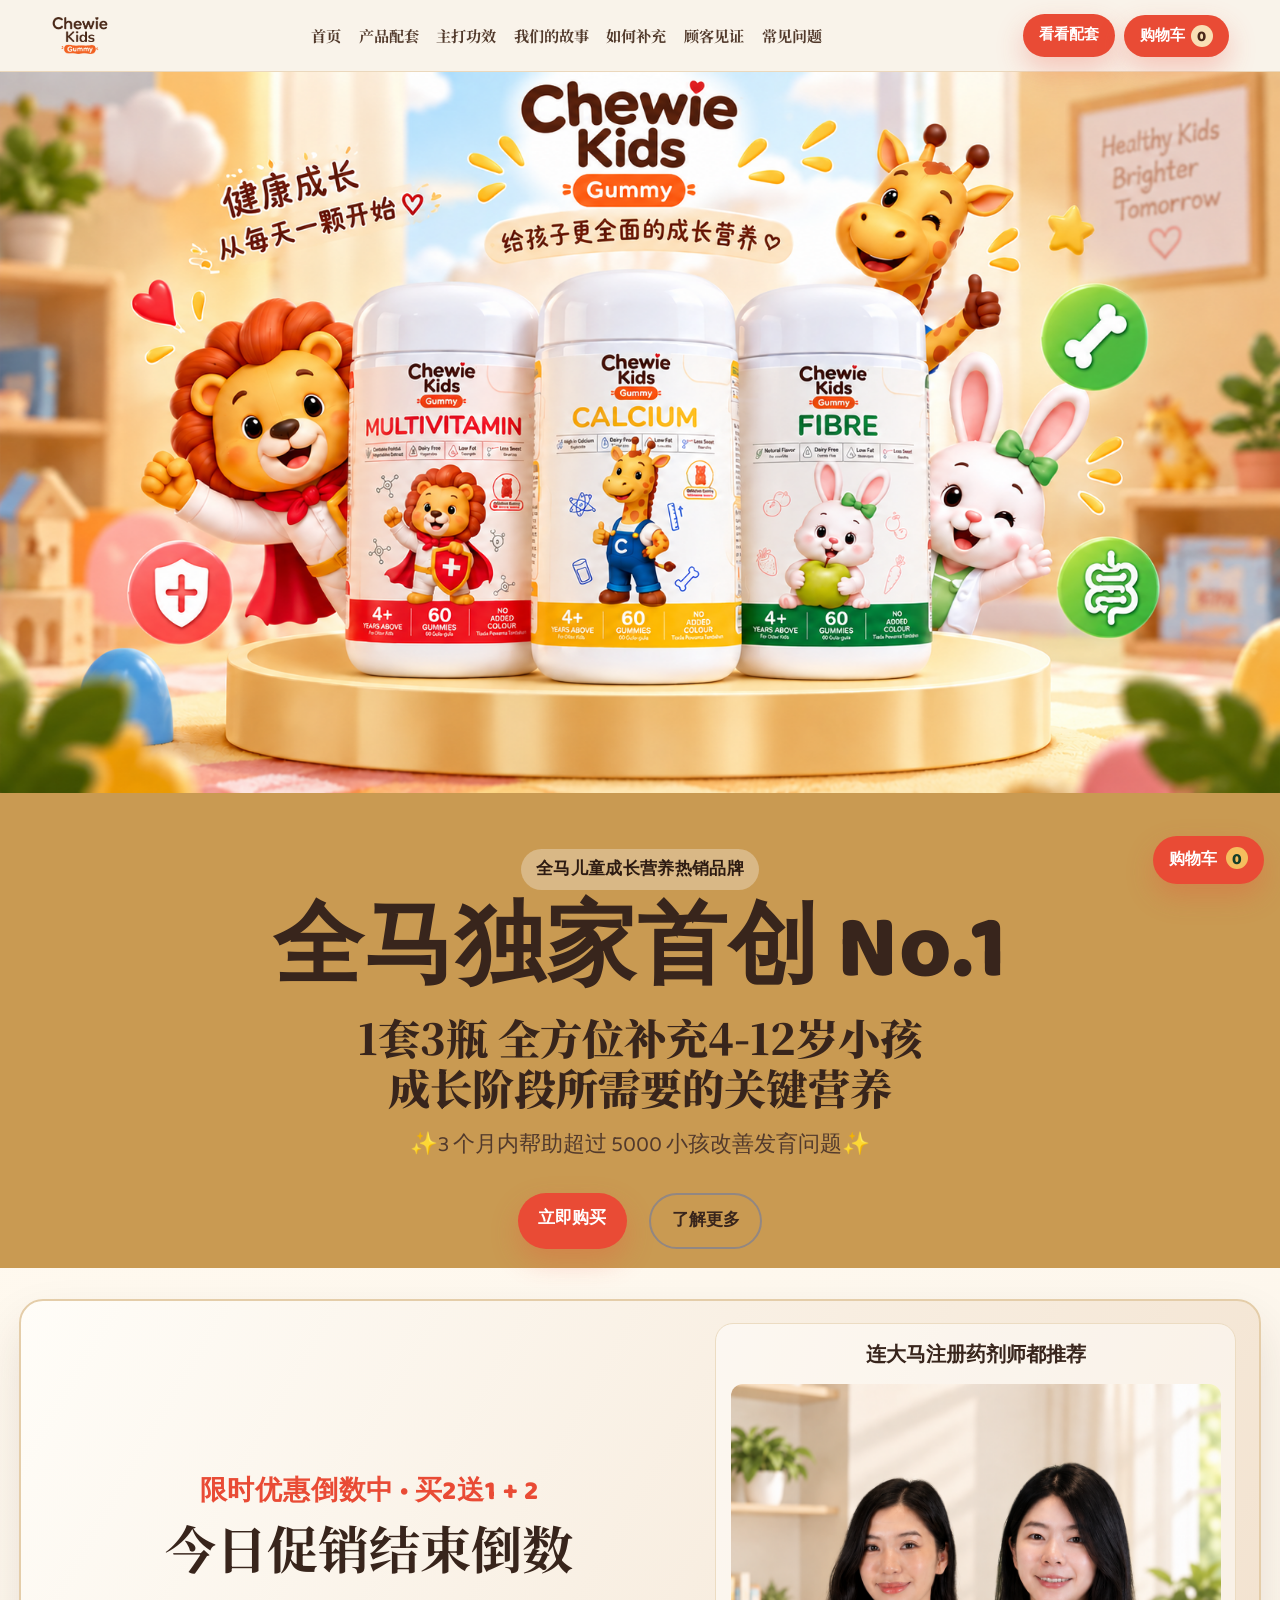
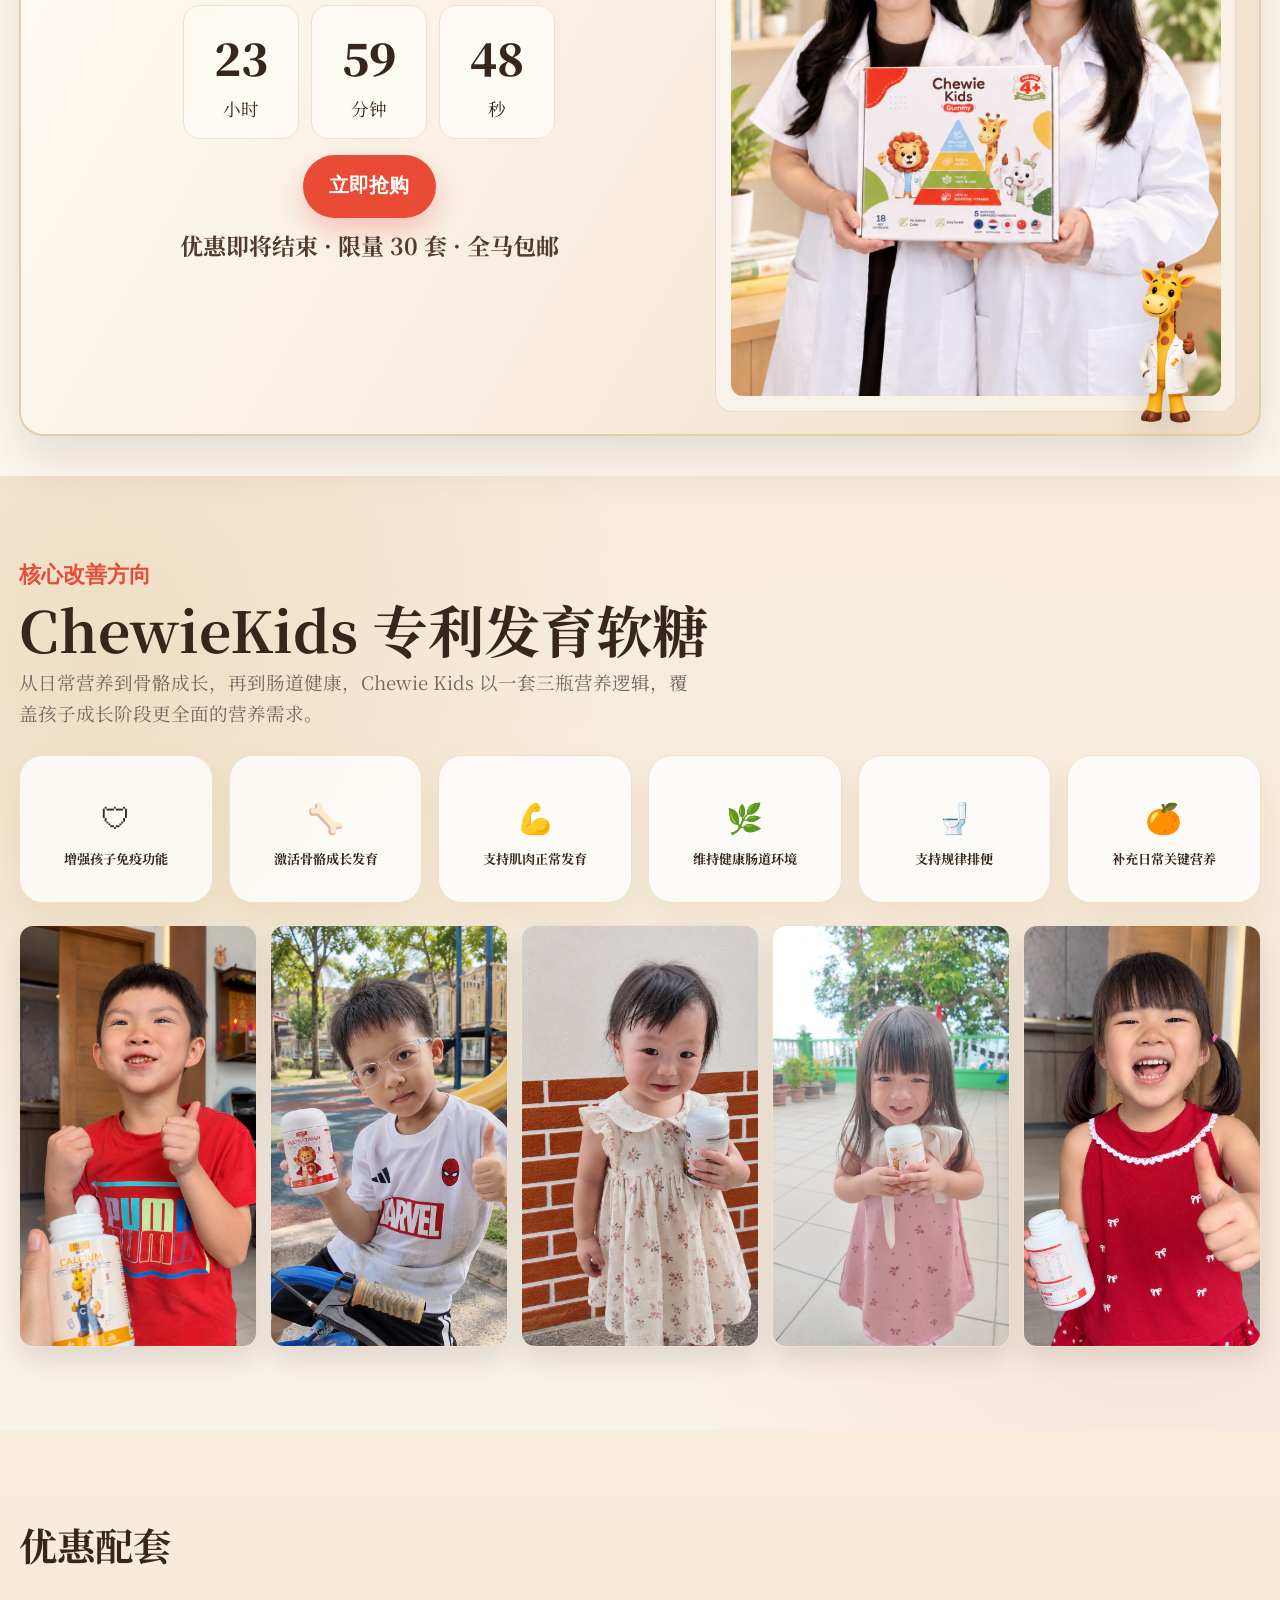
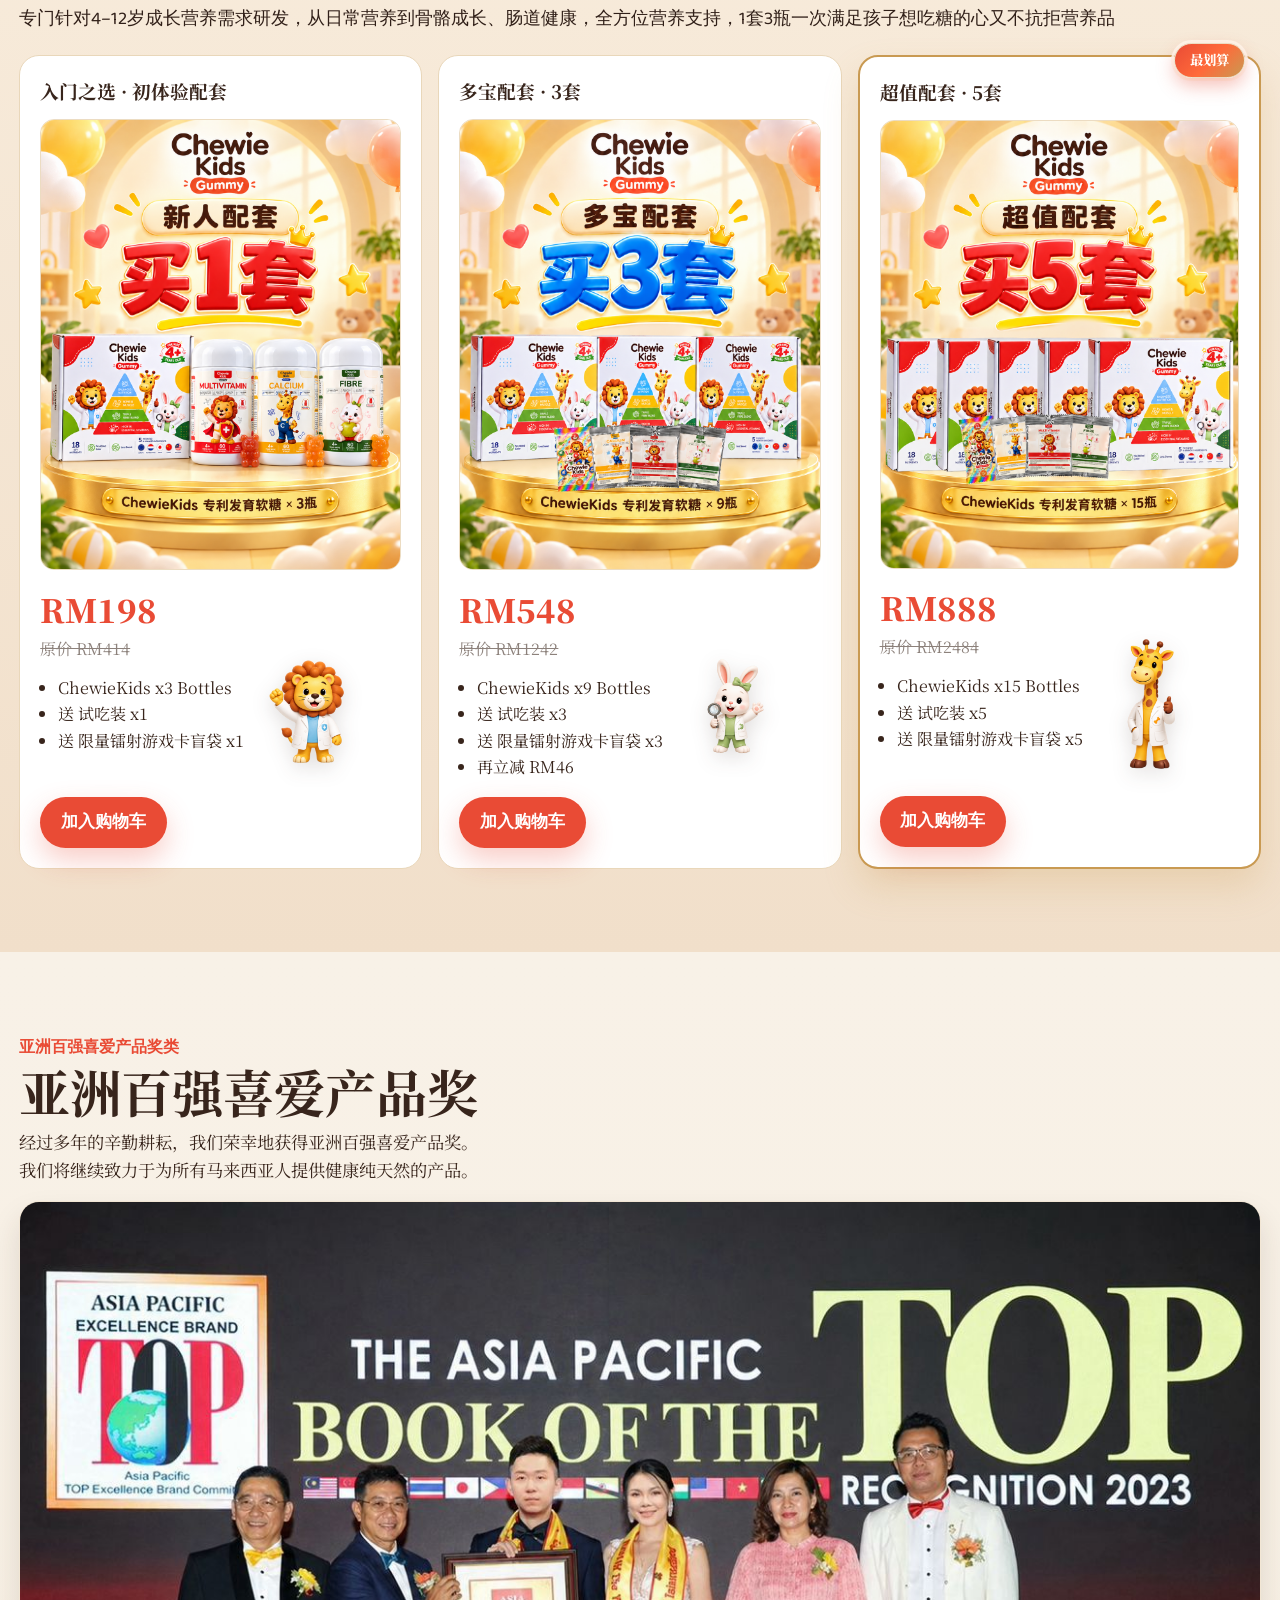
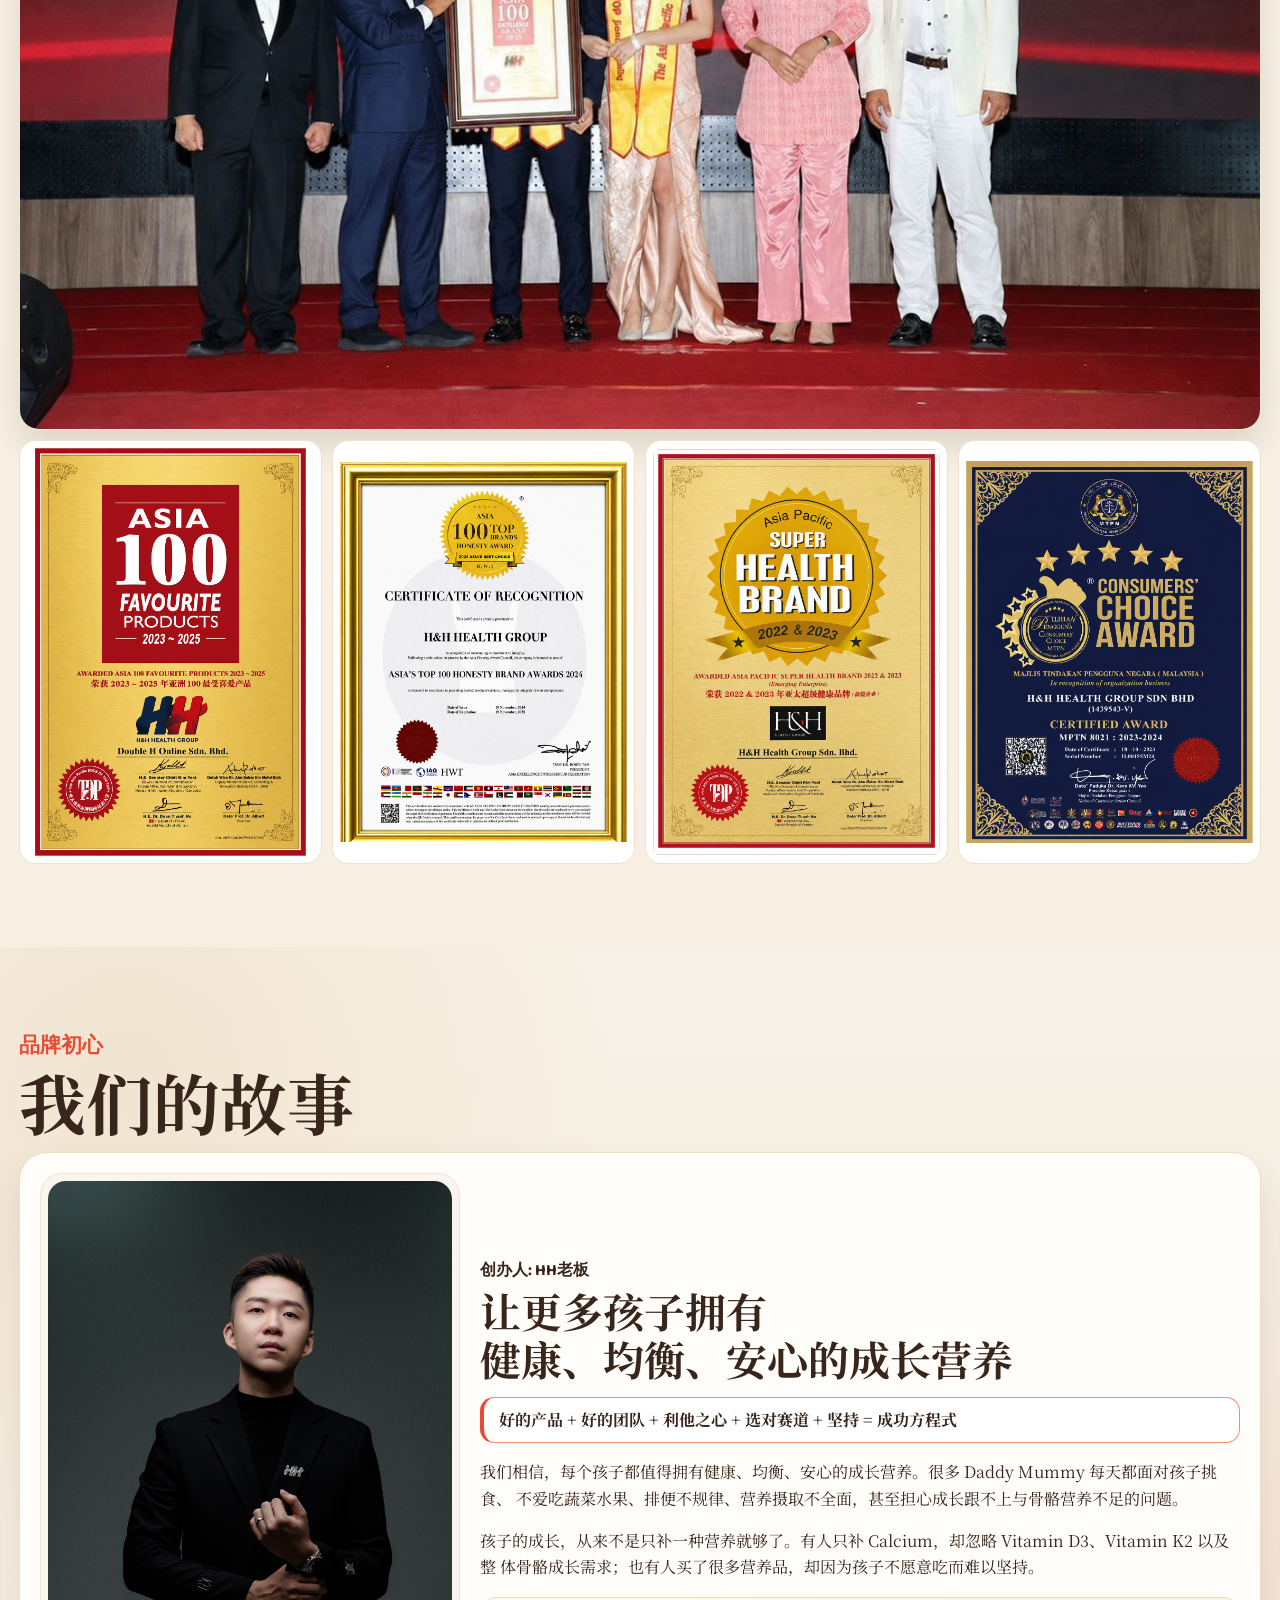
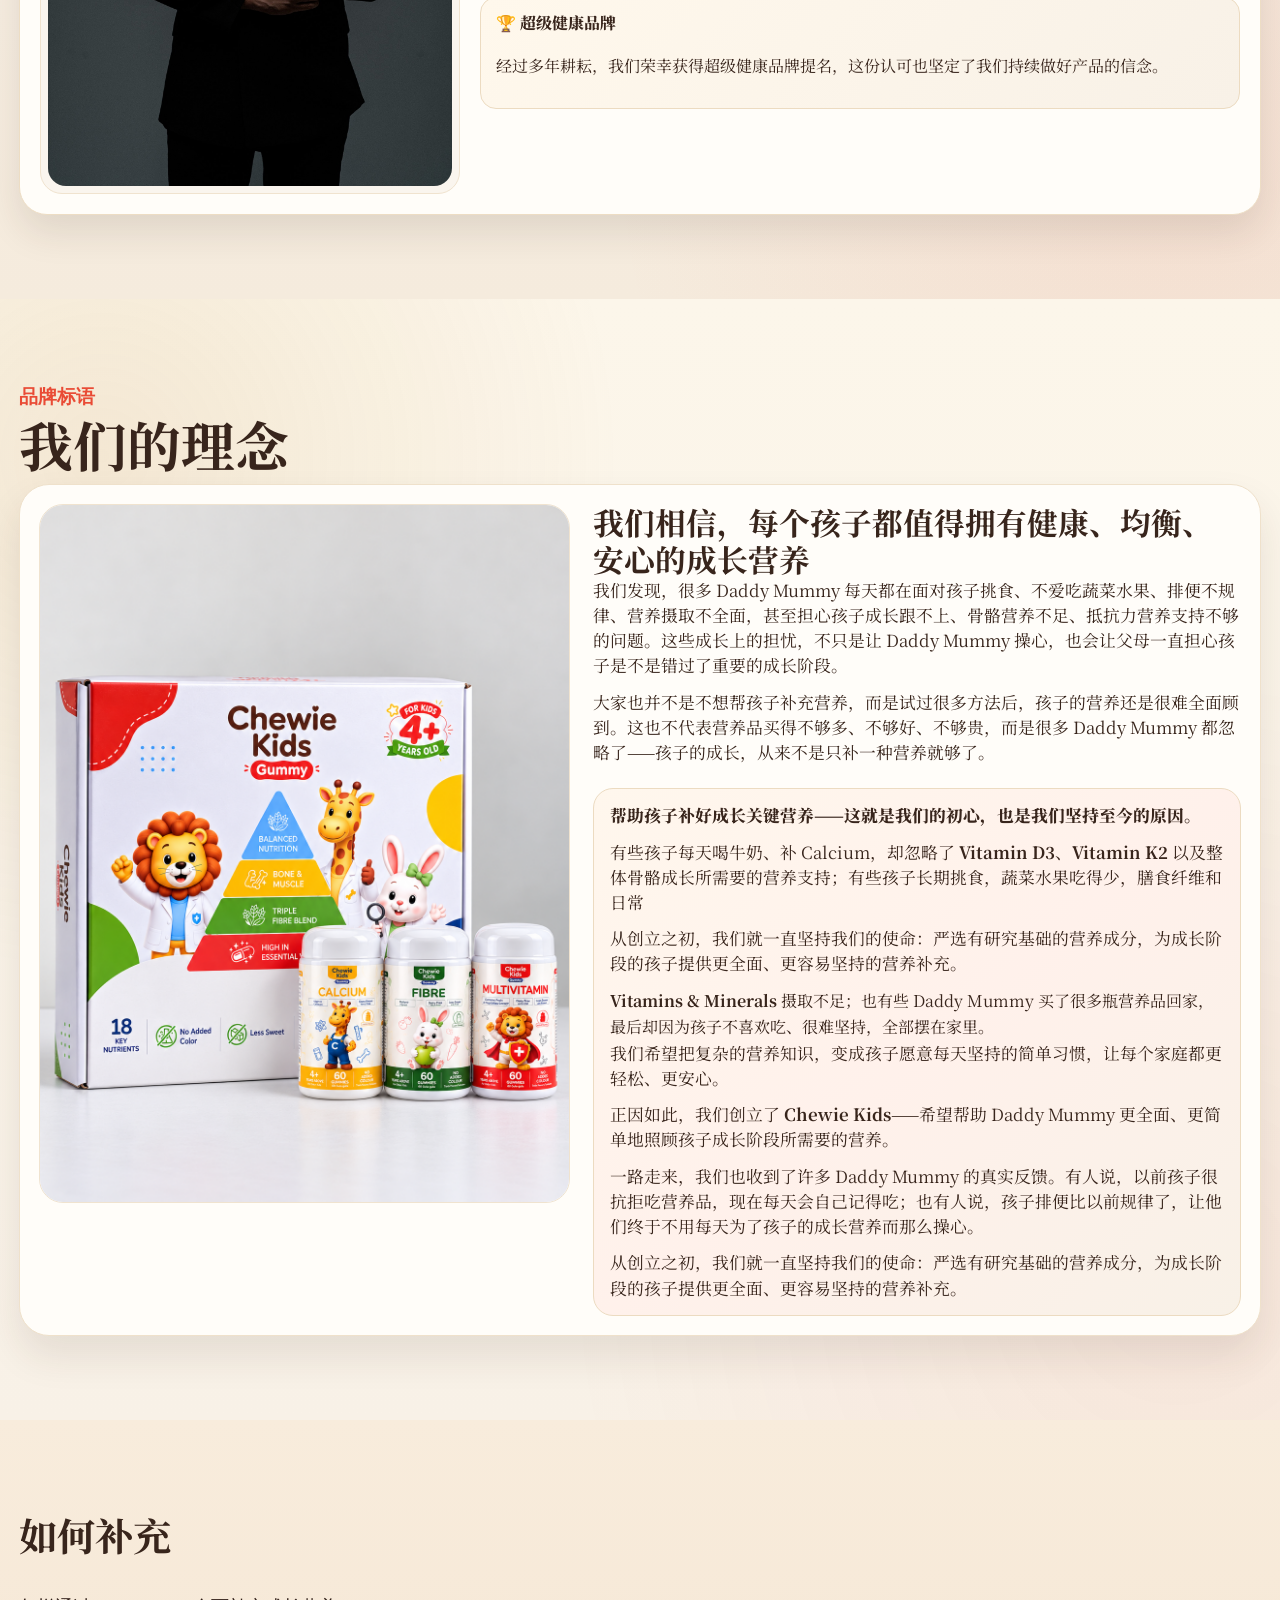
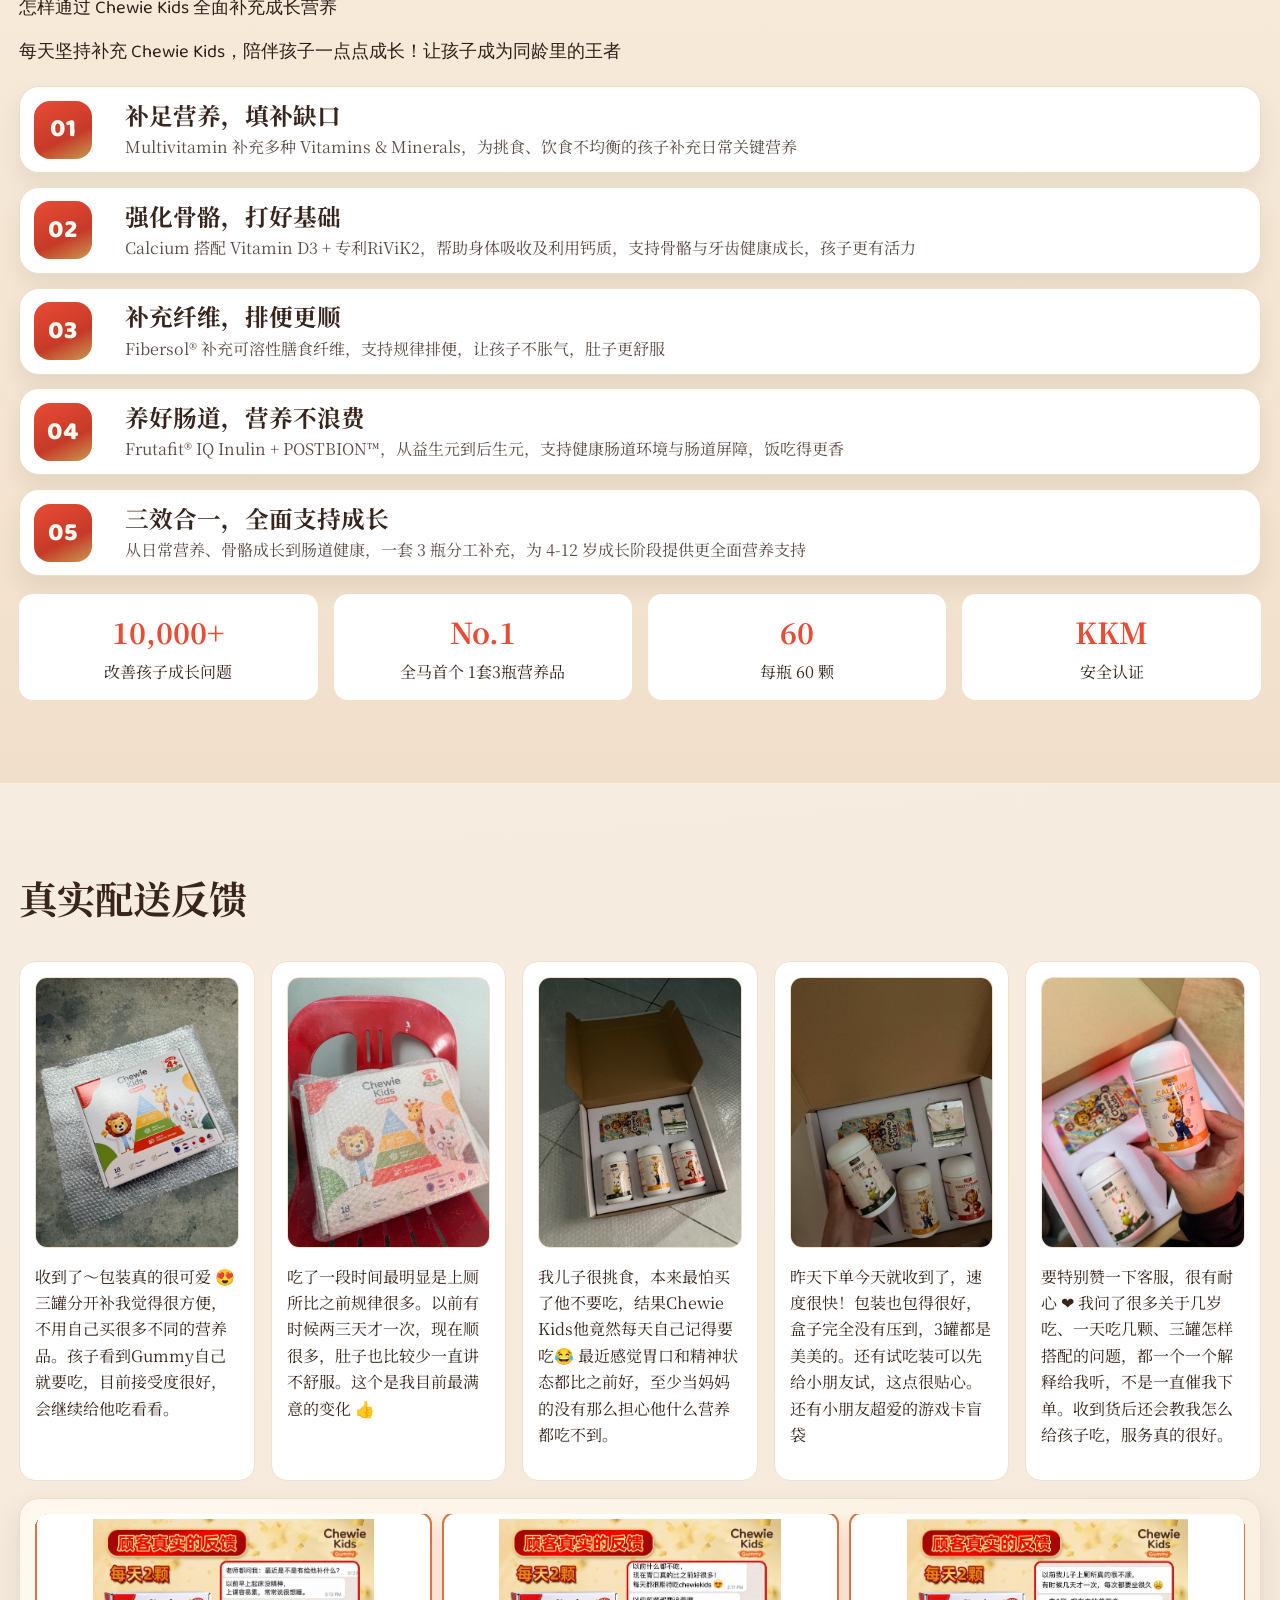
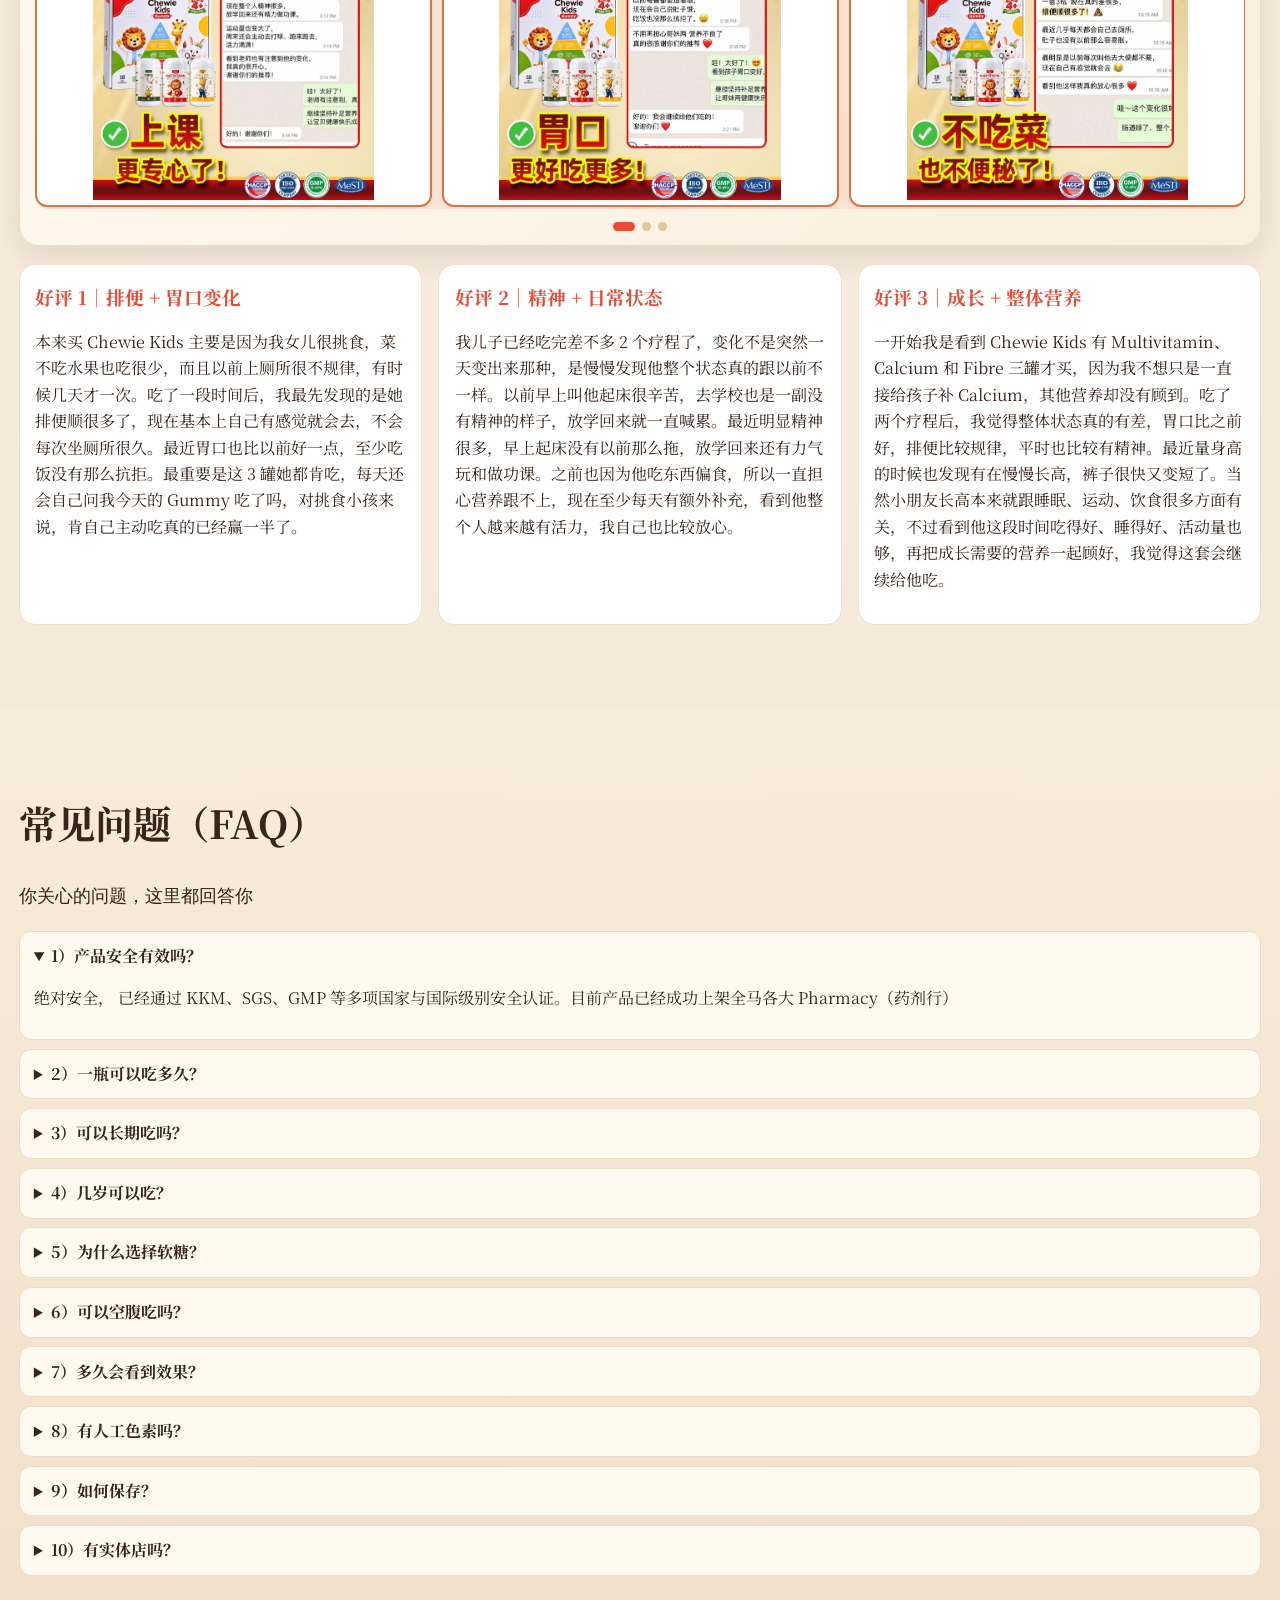
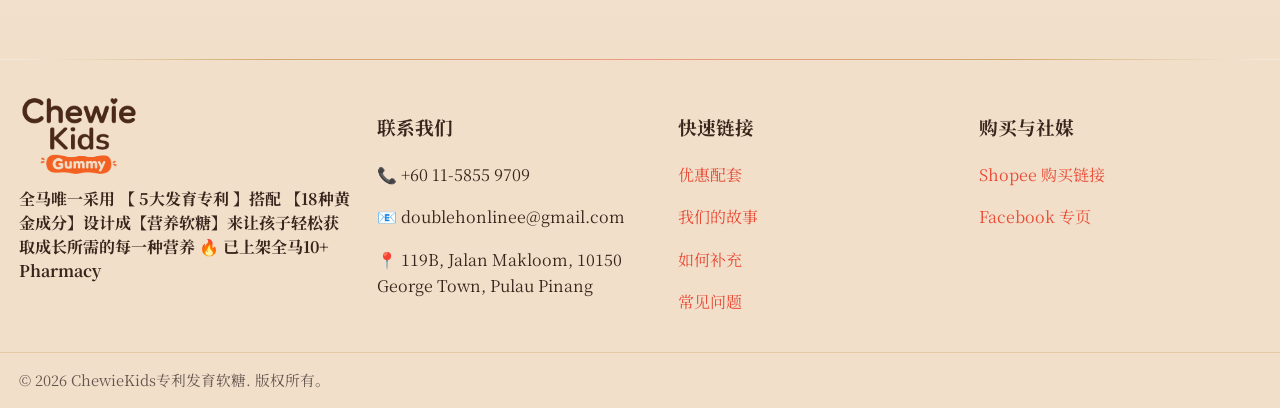
==== commit 633e57bd: "Commit latest icon markup updates for production" ====
--- a/index.html
+++ b/index.html
@@ -93,6 +93,7 @@
             <aside class="countdown-right" aria-label="药剂师推荐">
               <p class="pharma-note">连大马注册药剂师都推荐</p>
               <img src="yaojishi.png" alt="连大马注册药剂师都推荐" class="pharma-image" />
+              <img src="icon/girrafe.png" alt="" class="pharma-giraffe-corner" aria-hidden="true" />
             </aside>
           </div>
         </div>
@@ -131,6 +132,7 @@
           </p>
           <div class="card-grid">
             <article class="package-card">
+              <img src="icon/lion.png" alt="狮子图标" class="package-icon" />
               <h3>入门之选 · 初体验配套</h3>
               <img src="Package1.png" alt="初体验配套 RM198" class="package-image" />
               <p class="price">RM198</p>
@@ -143,6 +145,7 @@
               <button class="btn add-to-cart-btn" type="button" data-name="入门之选 · 初体验配套" data-price="198" data-image="Package1.png">加入购物车</button>
             </article>
             <article class="package-card">
+              <img src="icon/rabbit.png" alt="兔子图标" class="package-icon" />
               <h3>多宝配套 · 3套</h3>
               <img src="Package2.png" alt="多宝配套 RM548" class="package-image" />
               <p class="price">RM548</p>
@@ -157,6 +160,7 @@
             </article>
             <article class="package-card featured">
               <span class="badge">最划算</span>
+              <img src="icon/girrafe.png" alt="长颈鹿图标" class="package-icon" />
               <h3>超值配套 · 5套</h3>
               <img src="Package3.png" alt="超值配套 RM888" class="package-image" />
               <p class="price">RM888</p>
--- a/styles.css
+++ b/styles.css
@@ -295,6 +295,7 @@
 }
 
 .countdown-right {
+  position: relative;
   background: rgba(255, 255, 255, 0.45);
   border: 1px solid color-mix(in srgb, var(--champagne) 35%, white);
   border-radius: 18px;
@@ -302,12 +303,23 @@
   display: grid;
   gap: 0.7rem;
   justify-items: center;
+  overflow: visible;
 }
 
 .pharma-image {
   width: 100%;
   height: auto;
   border-radius: 12px;
+}
+
+.pharma-giraffe-corner {
+  position: absolute;
+  width: clamp(99px, 15vw, 192px);
+  right: clamp(-32px, -2.6vw, -18px);
+  bottom: clamp(-28px, -2.3vw, -16px);
+  z-index: 2;
+  pointer-events: none;
+  filter: drop-shadow(0 10px 16px rgba(56, 37, 28, 0.16));
 }
 
 .countdown-card h2 {
@@ -529,6 +541,17 @@
   margin: 0;
 }
 
+.package-icon {
+  position: absolute;
+  right: clamp(16px, 2.2vw, 30px);
+  bottom: clamp(64px, 6.6vw, 104px);
+  transform: none;
+  width: clamp(108px, 12vw, 170px);
+  height: auto;
+  filter: drop-shadow(0 6px 10px rgba(56, 37, 28, 0.16));
+  pointer-events: none;
+}
+
 .package-image {
   width: 100%;
   height: auto;
@@ -1349,17 +1372,25 @@
 
 @media (max-width: 900px) {
   .site-header {
-    flex-wrap: wrap;
-    justify-content: space-between;
-    gap: 0.55rem;
+    display: grid;
+    grid-template-columns: auto 1fr auto;
+    align-items: center;
+    gap: 0.5rem;
+  }
+
+  .brand {
+    grid-column: 1;
   }
 
   .nav-toggle {
     display: inline-block;
+    grid-column: 3;
+    justify-self: end;
   }
 
   .main-nav {
     order: 3;
+    grid-column: 1 / -1;
     width: 100%;
     display: none;
     justify-content: flex-start;
@@ -1376,8 +1407,22 @@
   }
 
   .header-actions {
-    width: 100%;
-    justify-content: flex-start;
+    grid-column: 2;
+    justify-self: end;
+    width: auto;
+    justify-content: flex-end;
+    gap: 0.45rem;
+    flex-wrap: nowrap;
+  }
+
+  .header-actions .btn {
+    width: auto;
+  }
+
+  .header-actions .btn-mini {
+    padding: 0.48rem 0.78rem;
+    font-size: 0.86rem;
+    white-space: nowrap;
   }
 
   .hero-message-content {
@@ -1390,6 +1435,18 @@
 
   .card-grid {
     grid-template-columns: repeat(auto-fit, minmax(260px, 1fr));
+  }
+
+  .package-card {
+    padding-right: 1.25rem;
+  }
+
+  .package-icon {
+    position: absolute;
+    right: clamp(12px, 2.6vw, 20px);
+    bottom: clamp(54px, 10vw, 88px);
+    width: clamp(82px, 15vw, 112px);
+    margin: 0;
   }
 
   .benefit-grid {
@@ -1460,9 +1517,70 @@
   .timer div {
     min-width: 104px;
   }
+
+  .pharma-giraffe-corner {
+    width: clamp(90px, 21vw, 153px);
+    right: -14px;
+    bottom: -14px;
+  }
 }
 
 @media (max-width: 640px) {
+  .site-header {
+    display: flex;
+    align-items: center;
+    flex-wrap: wrap;
+    column-gap: 0.38rem;
+    row-gap: 0.48rem;
+    padding: 0.75rem 3.5vw;
+  }
+
+  .brand {
+    order: 1;
+    margin-right: auto;
+  }
+
+  .header-actions {
+    order: 2;
+    grid-column: auto;
+    justify-self: auto;
+    width: auto;
+    display: inline-flex;
+    align-items: center;
+    justify-content: flex-end;
+  }
+
+  .nav-toggle {
+    order: 3;
+    grid-column: auto;
+    justify-self: auto;
+    margin-left: 0;
+  }
+
+  .main-nav {
+    order: 4;
+    grid-column: auto;
+    width: 100%;
+  }
+
+  .brand-logo {
+    height: 30px;
+  }
+
+  .header-actions .btn-mini {
+    padding: 0.42rem 0.65rem;
+    font-size: 0.8rem;
+  }
+
+  .header-actions .btn {
+    width: auto;
+  }
+
+  .btn-cart-header span {
+    min-width: 20px;
+    height: 20px;
+  }
+
   .main-nav a {
     font-size: 0.95rem;
     padding: 0.15rem 0;
@@ -1477,6 +1595,16 @@
     text-align: center;
   }
 
+  .header-actions .btn {
+    width: auto;
+    flex: 0 0 auto;
+  }
+
+  .header-actions {
+    min-width: 0;
+    white-space: nowrap;
+  }
+
   .hero-actions {
     width: 100%;
   }
@@ -1505,6 +1633,18 @@
 
   .feedback-slide img {
     height: clamp(220px, 68vw, 330px);
+  }
+
+  .package-icon {
+    right: 44px;
+    bottom: clamp(108px, 26vw, 152px);
+    width: clamp(100px, 27vw, 136px);
+  }
+
+  .pharma-giraffe-corner {
+    width: clamp(84px, 27vw, 129px);
+    right: -10px;
+    bottom: -10px;
   }
 
   .good-comments-row {
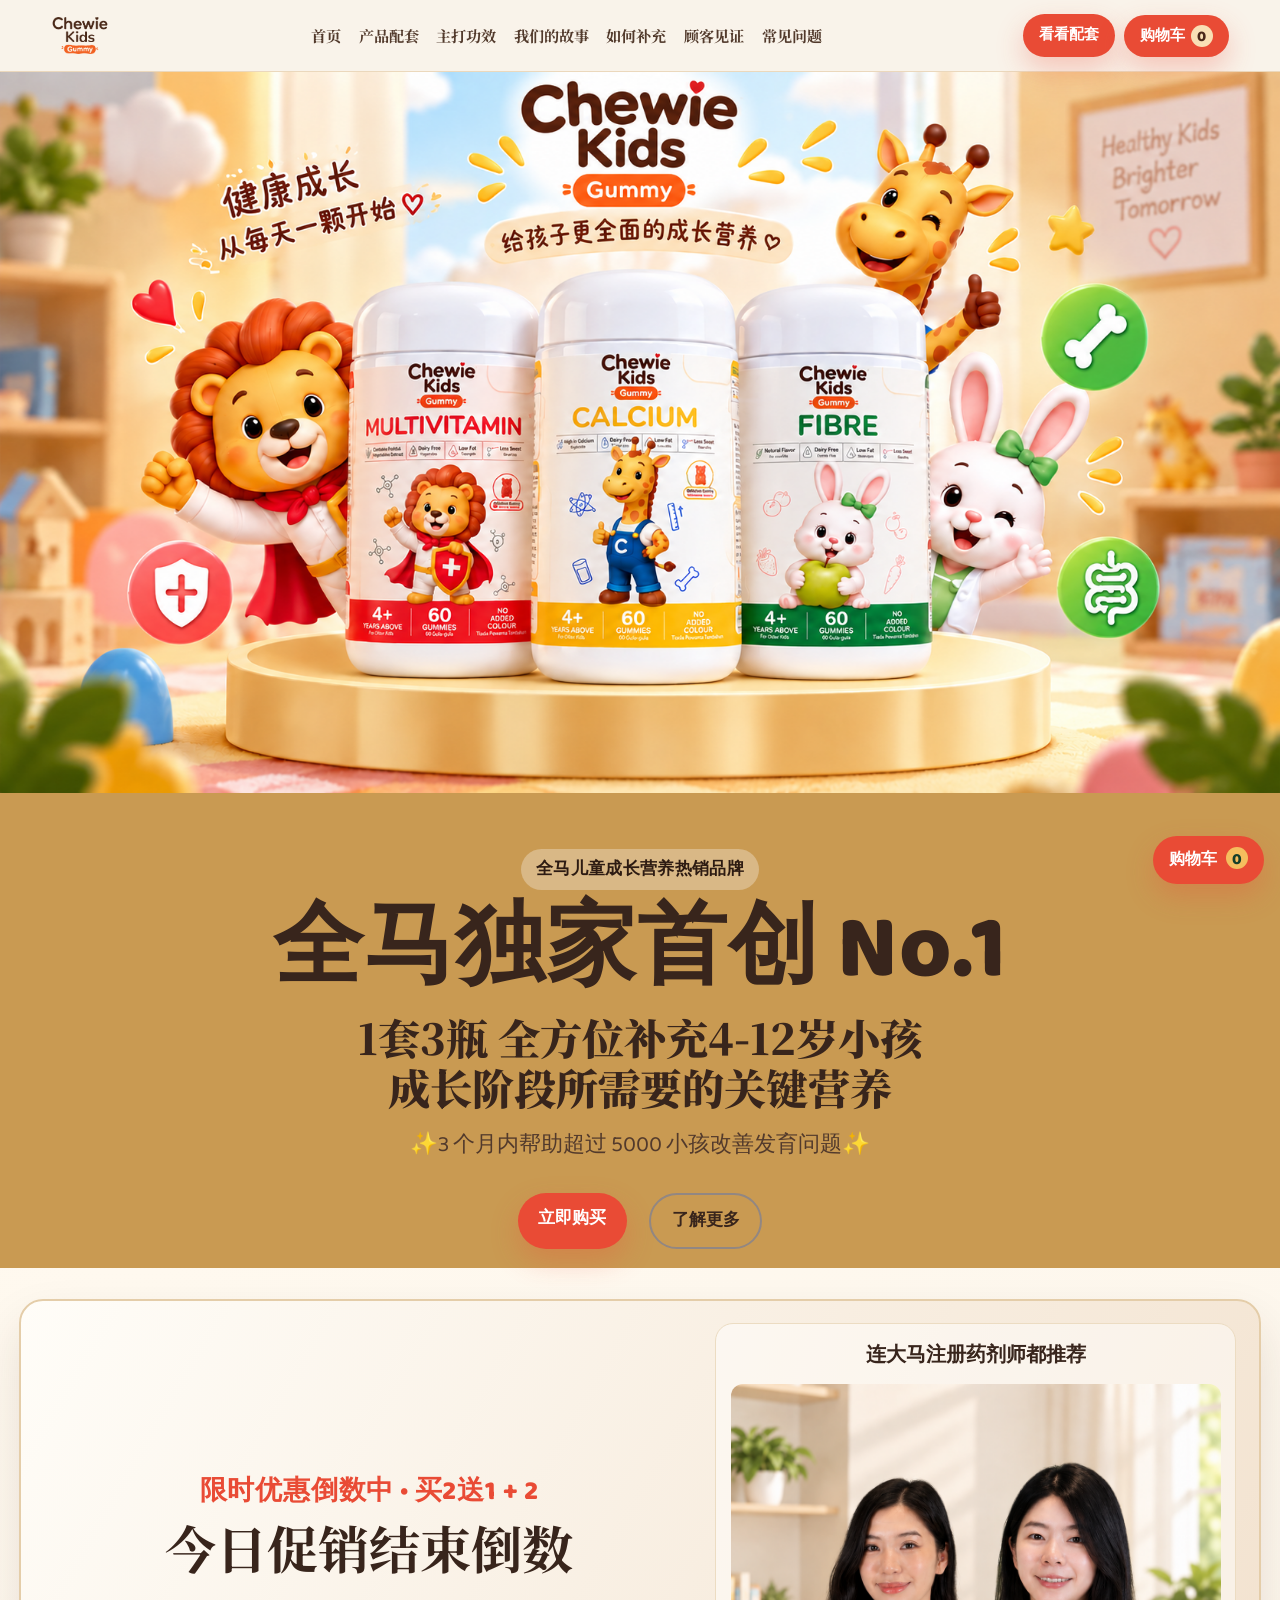
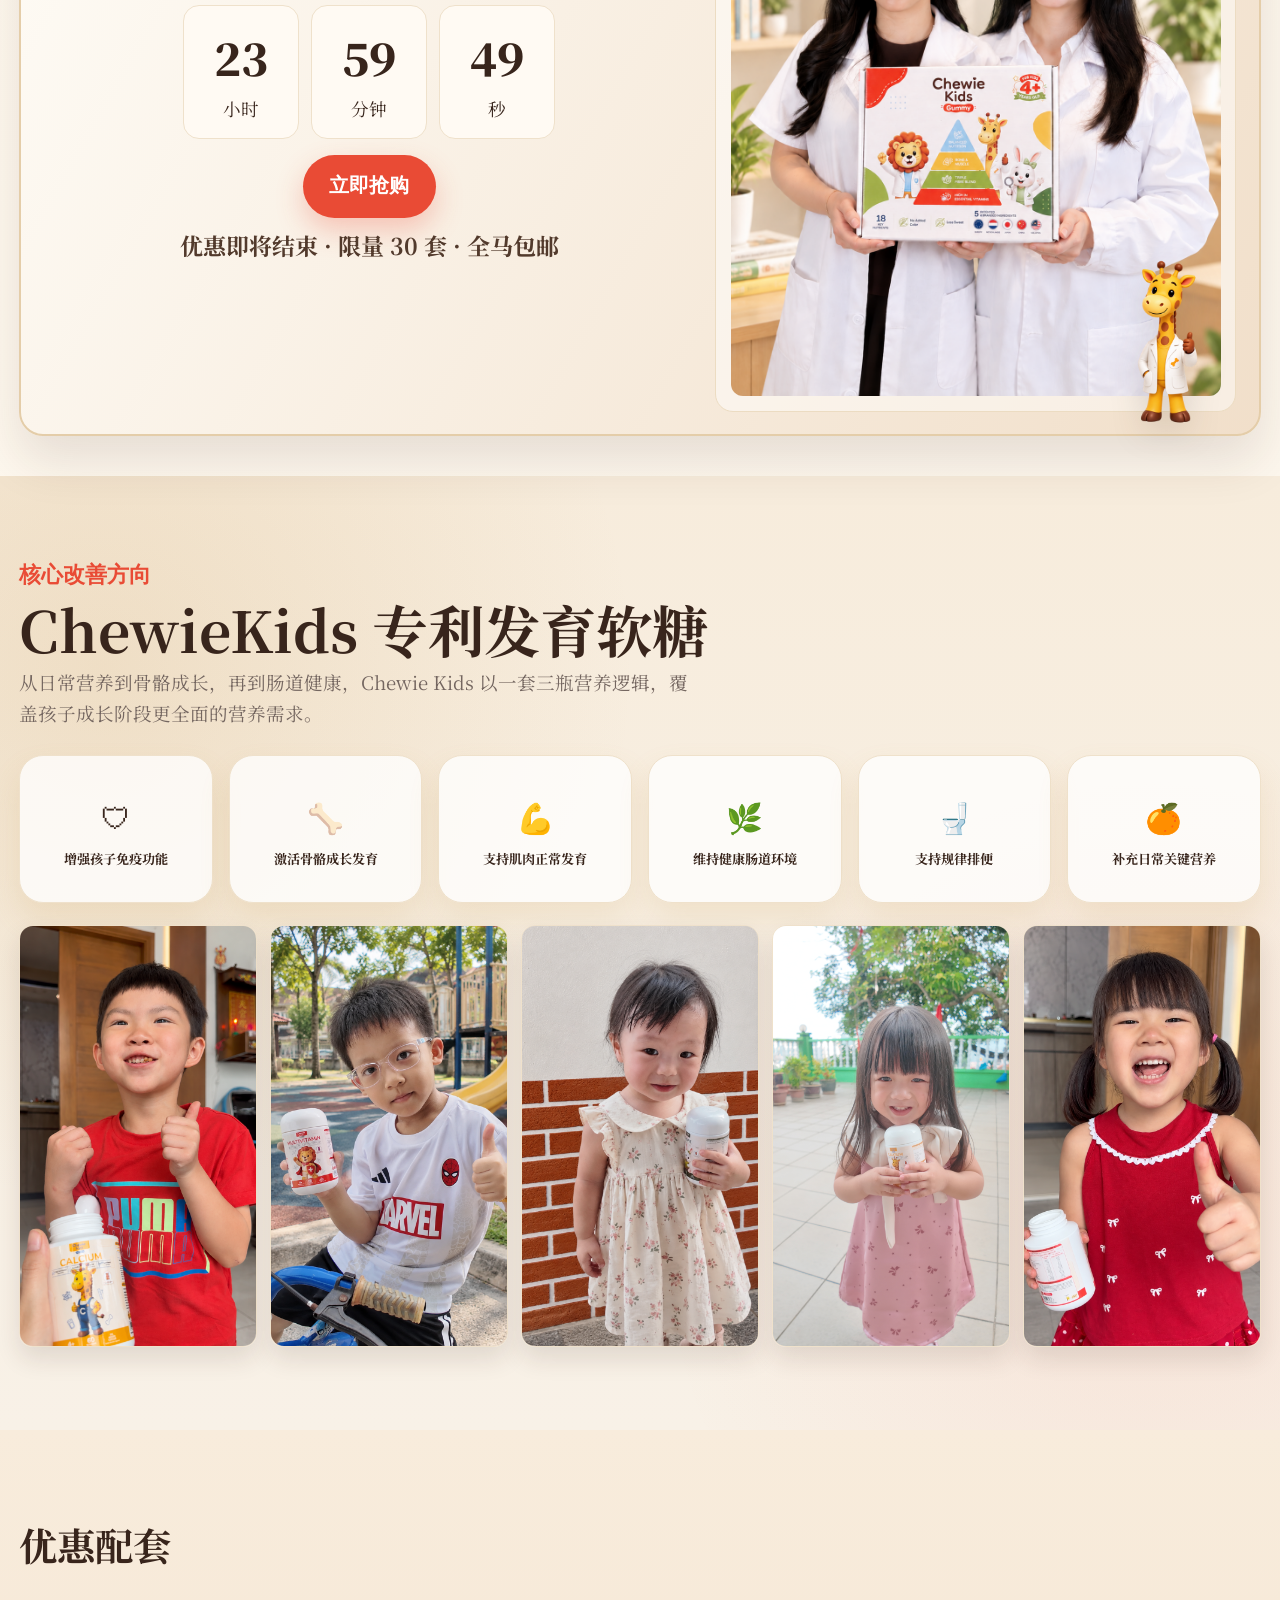
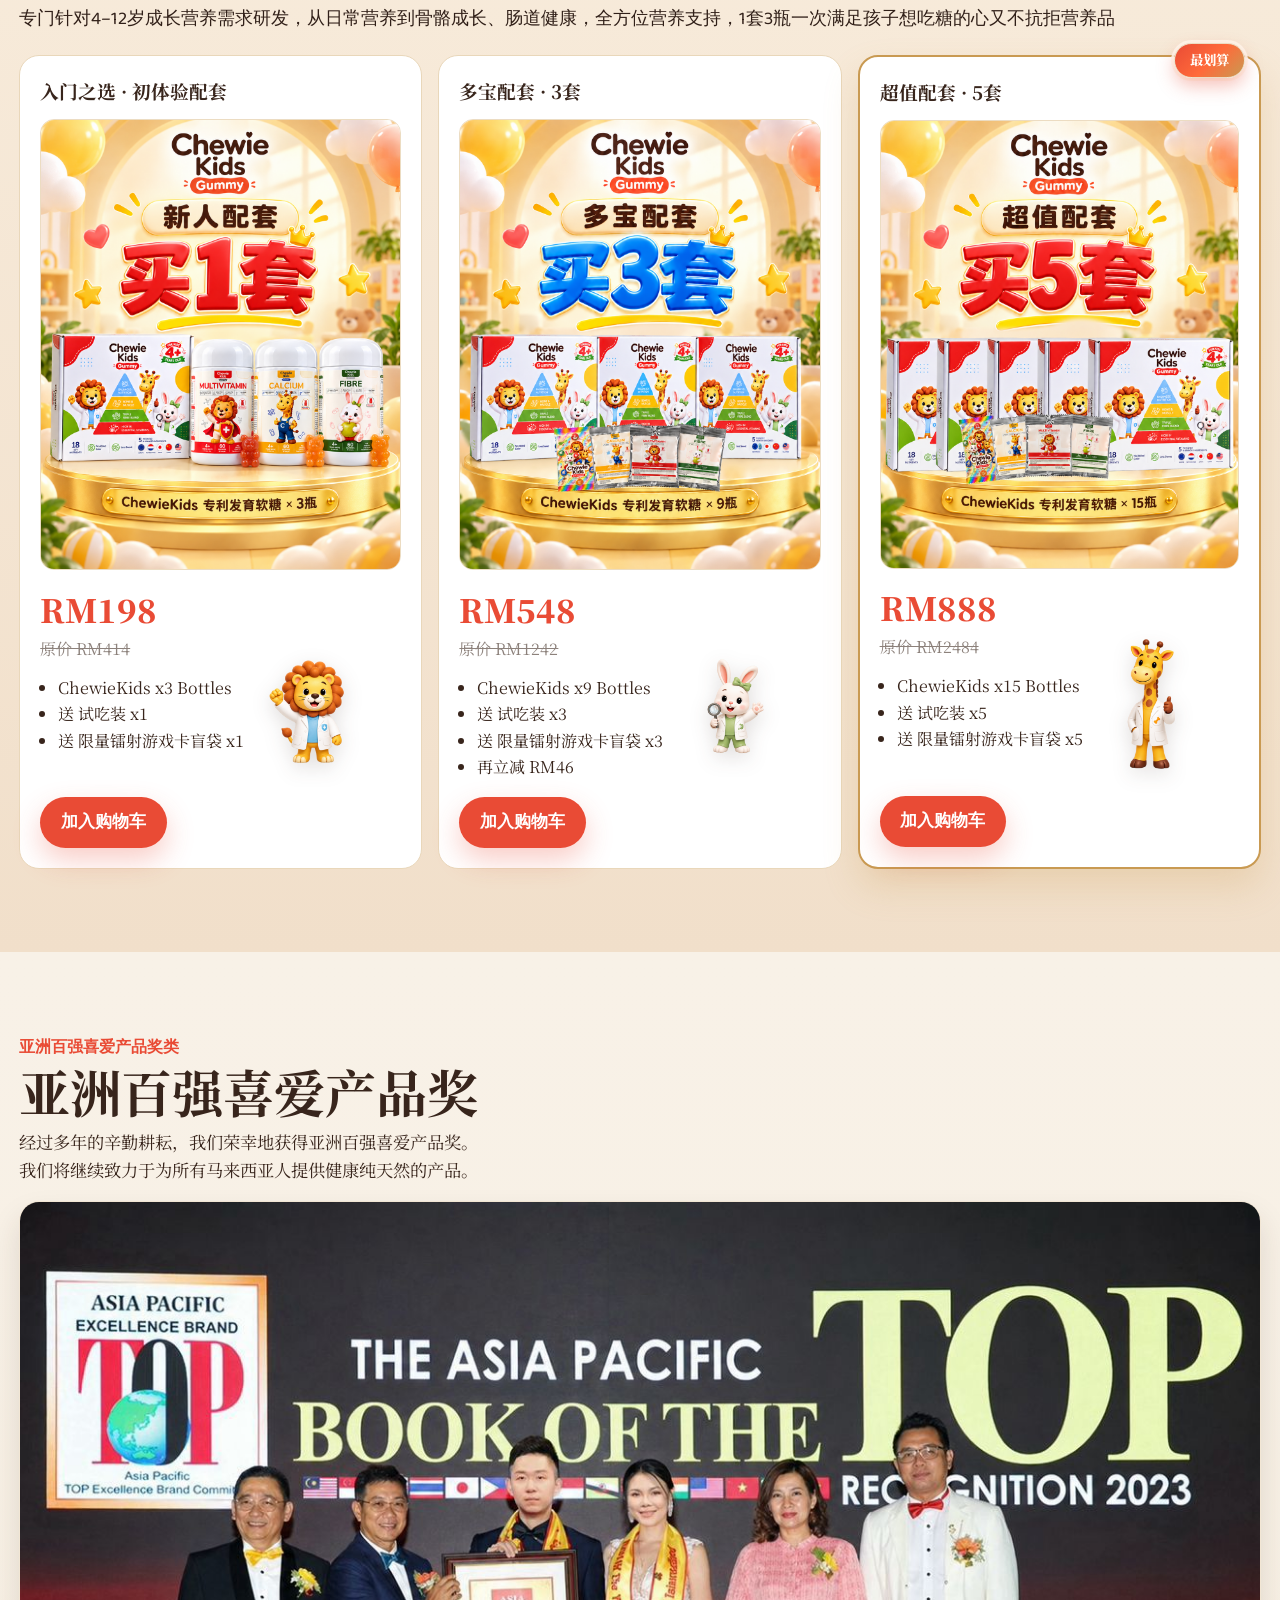
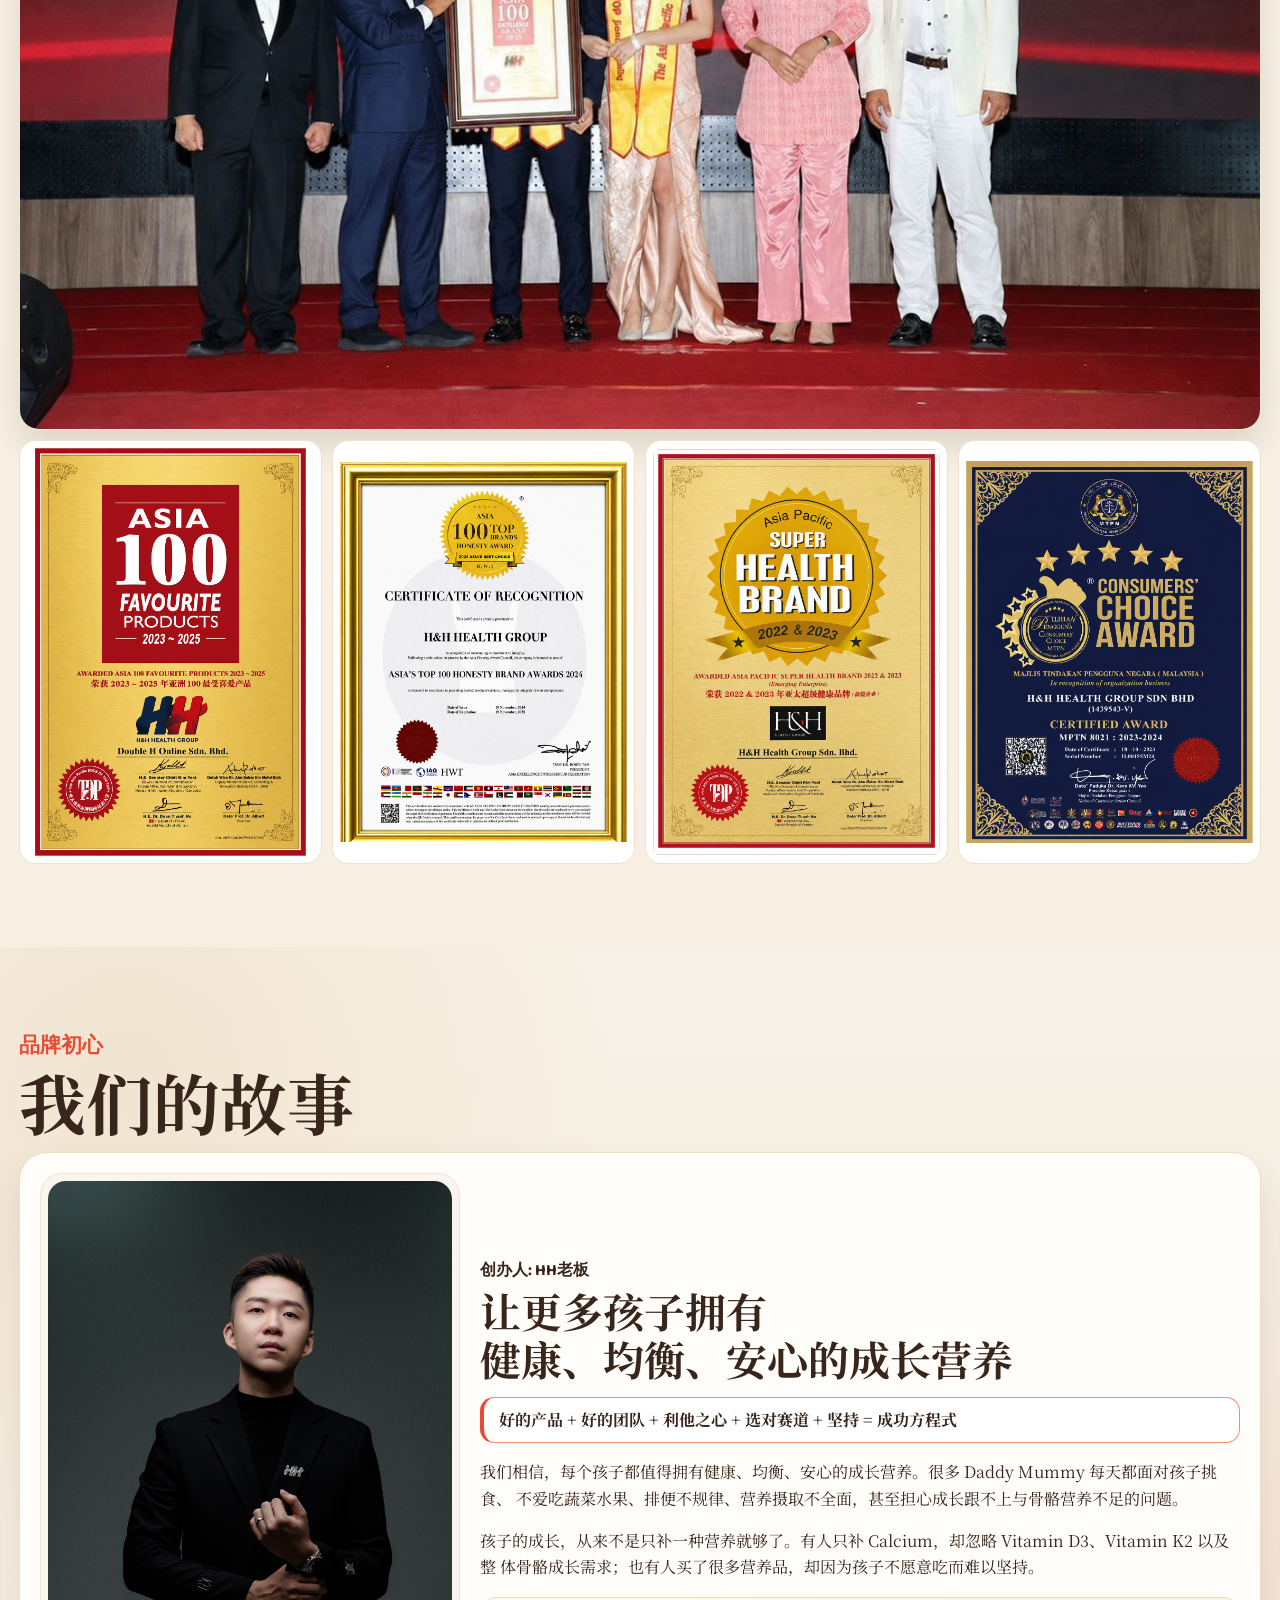
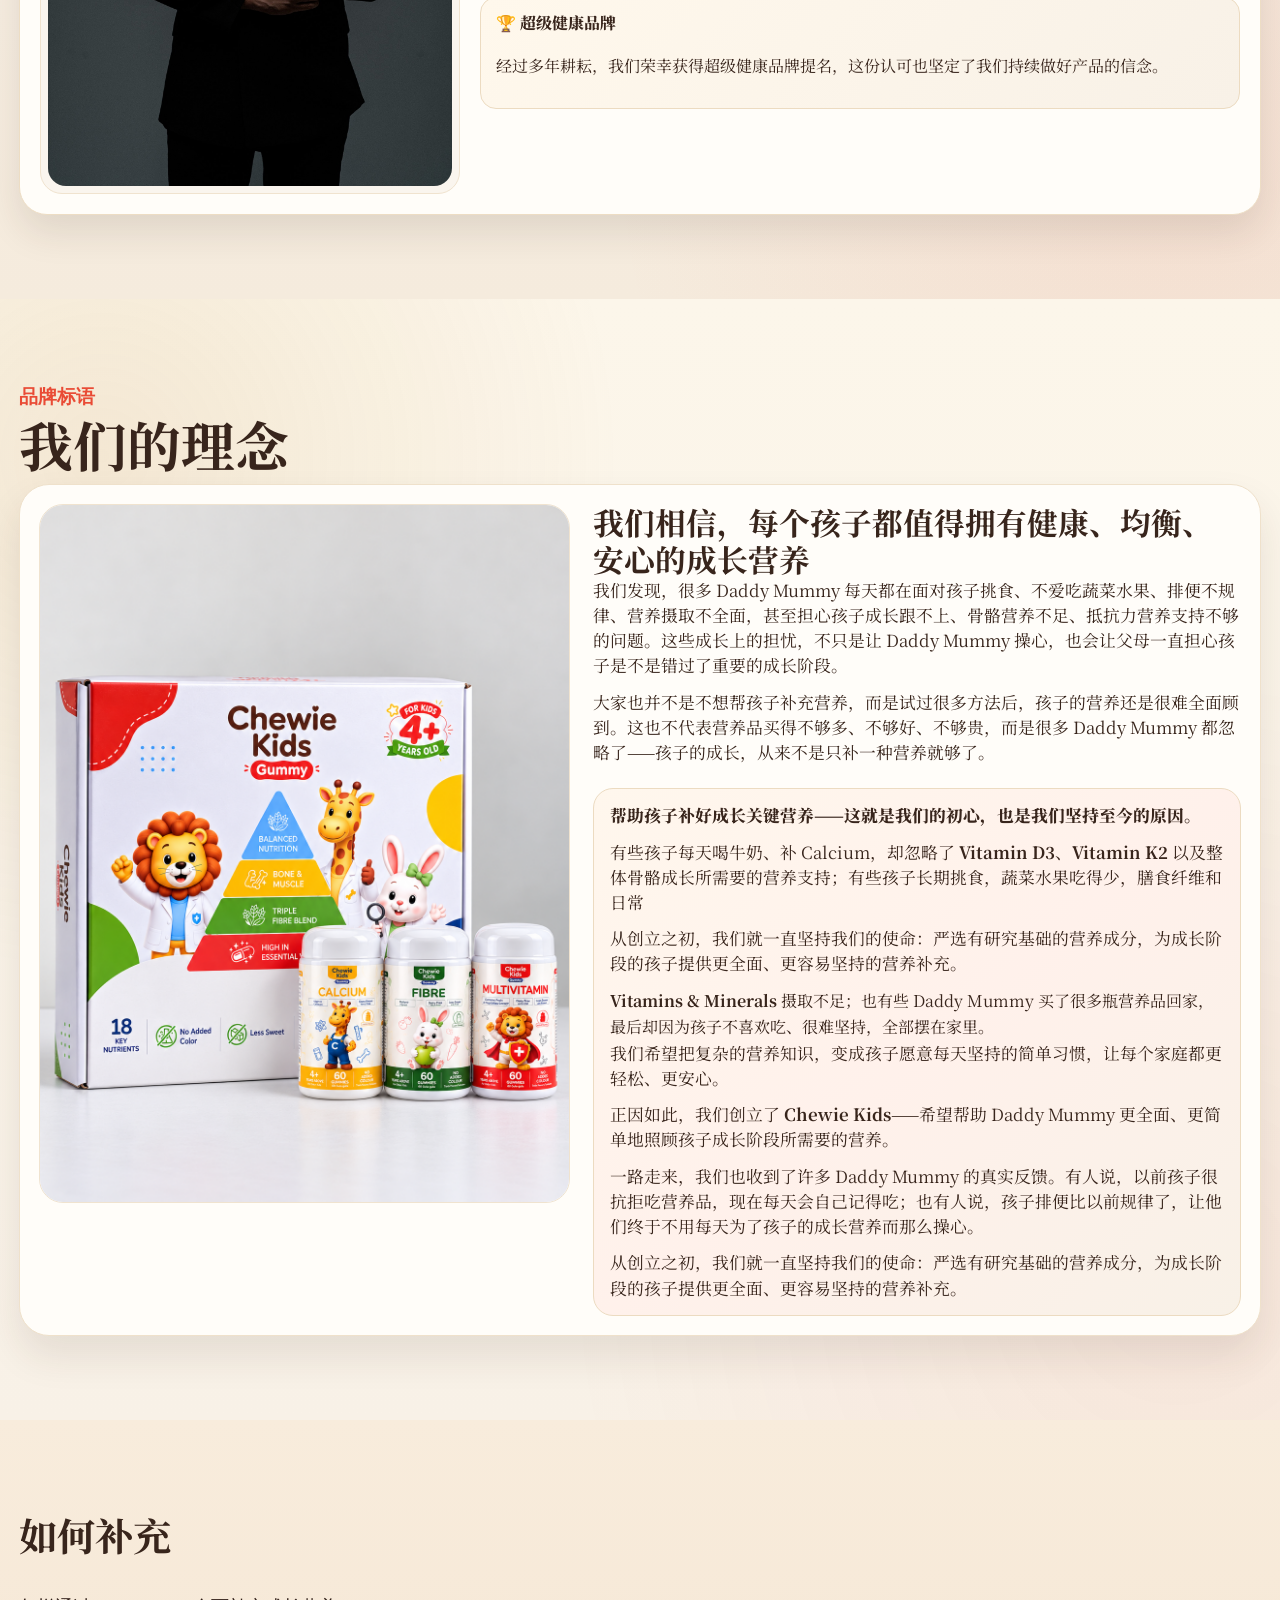
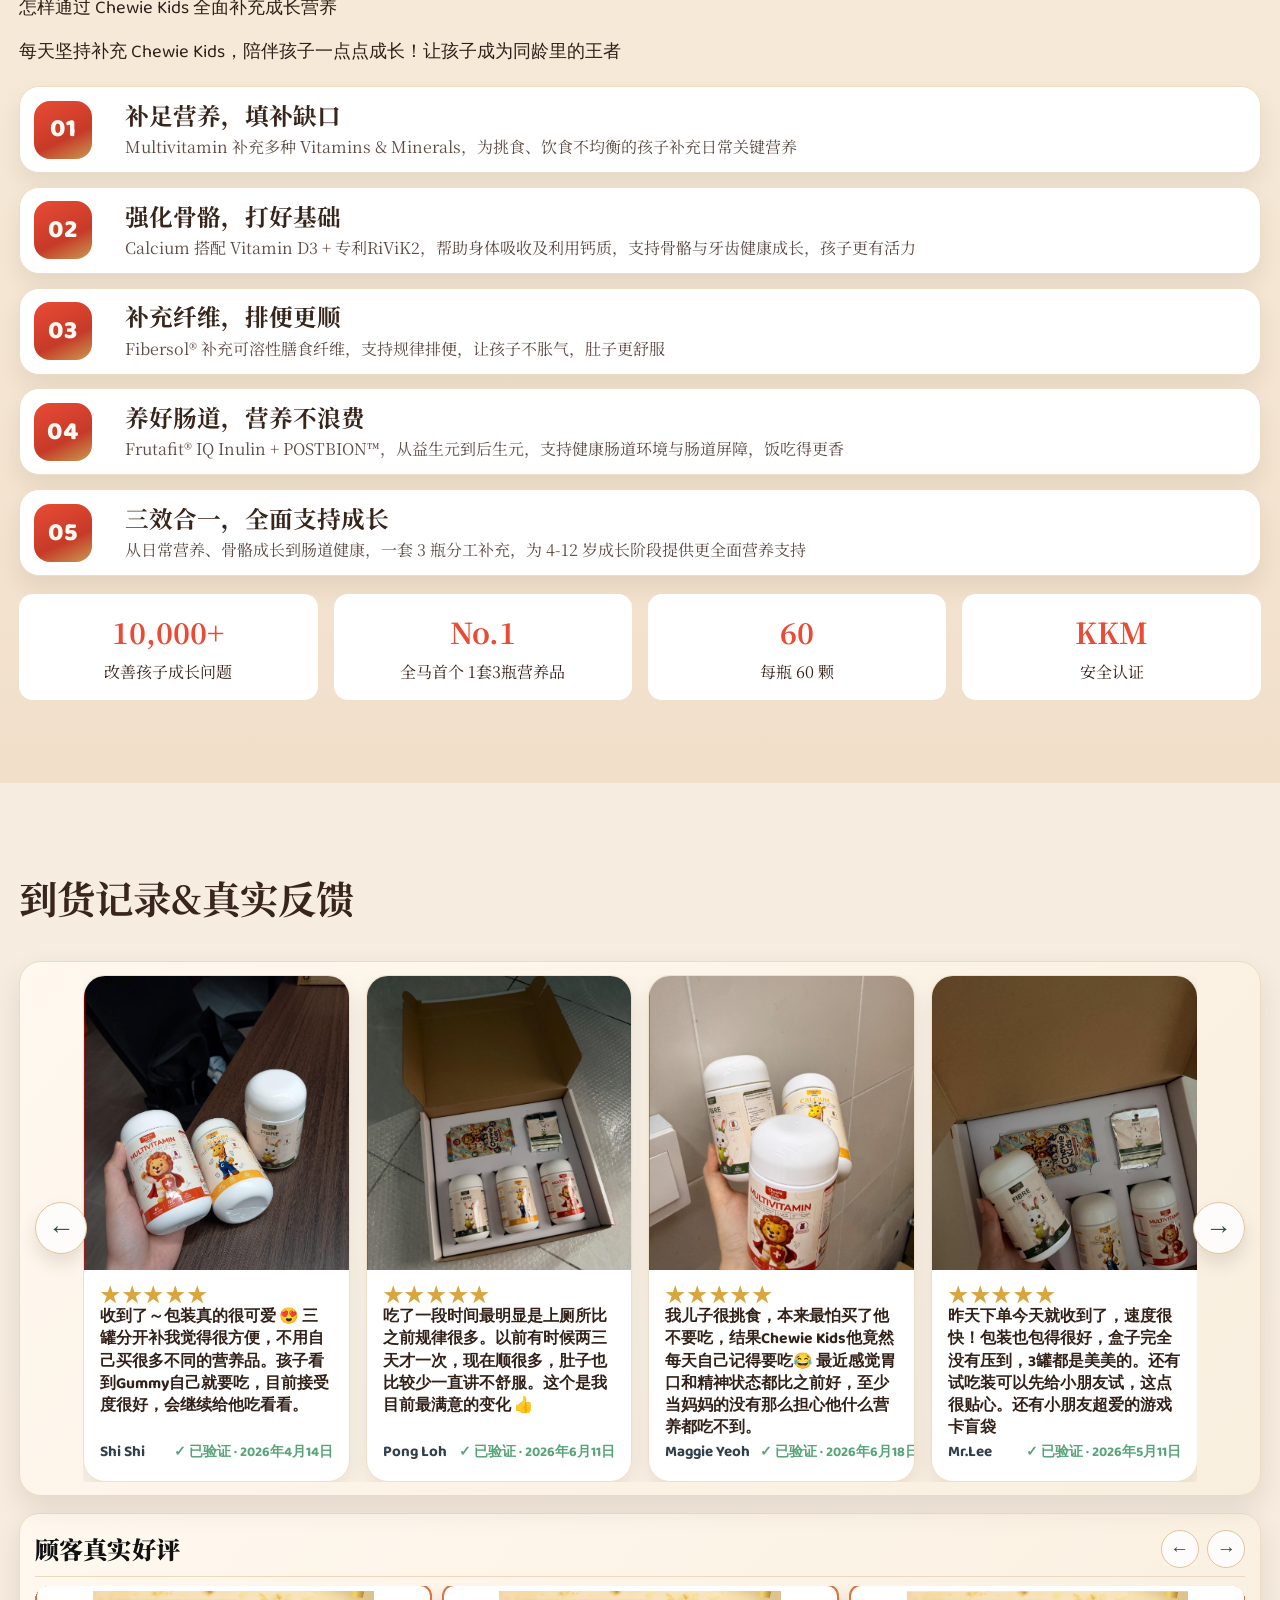
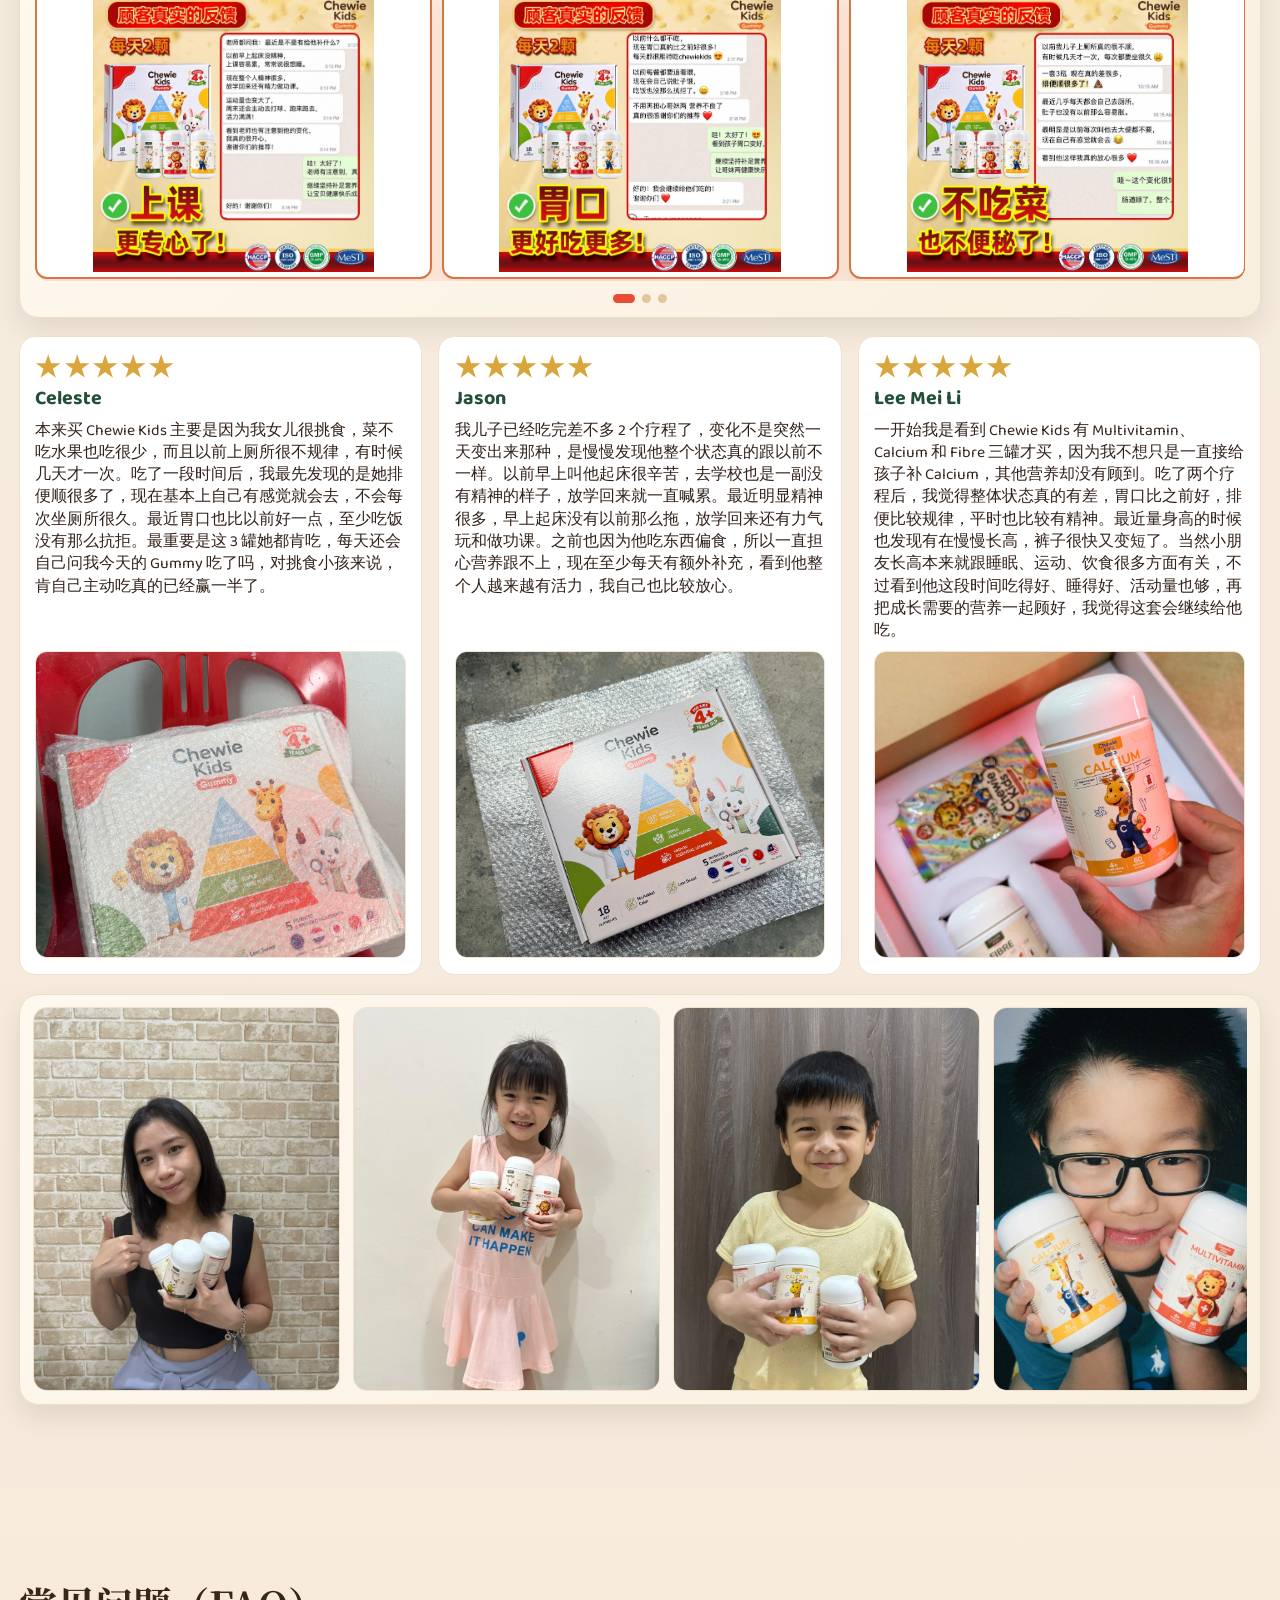
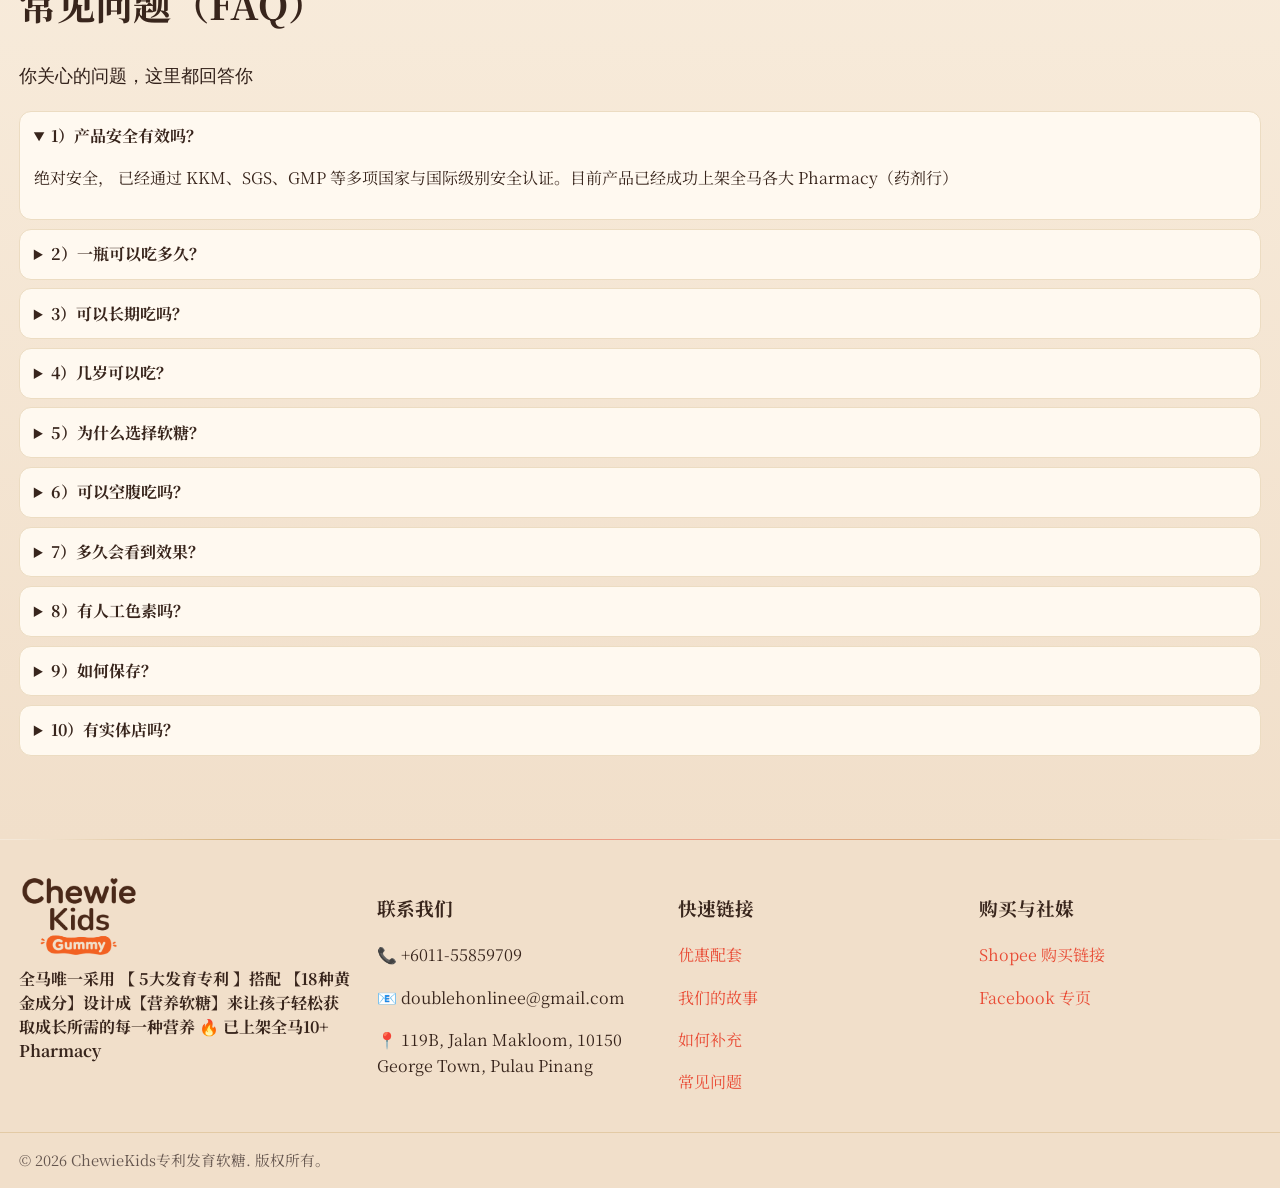
==== commit 891481ac: "Update testimonial sections and add velocity image loop Co-authored-by: Copilot <223556219+Copilot@u" ====
--- a/index.html
+++ b/index.html
@@ -333,46 +333,97 @@
 
       <section class="section" id="testimonials">
         <div class="container">
-          <h2>真实配送反馈</h2>
-          <div class="testimonial-grid">
-            <article>
-              <img src="review/IMG_1240.jpg" alt="真实配送反馈 1" class="testimonial-image" />
-              <h3></h3>
-              <p>
-                收到了～包装真的很可爱 😍 三罐分开补我觉得很方便，不用自己买很多不同的营养品。孩子看到Gummy自己就要吃，目前接受度很好，会继续给他吃看看。
-              </p>
-            </article>
-            <article>
-              <img src="review/IMG_1241.jpg" alt="真实配送反馈 2" class="testimonial-image" />
-              <h3></h3>
-              <p>
-                吃了一段时间最明显是上厕所比之前规律很多。以前有时候两三天才一次，现在顺很多，肚子也比较少一直讲不舒服。这个是我目前最满意的变化 👍
-              </p>
-            </article>
-            <article>
-              <img src="review/IMG_1242.jpg" alt="真实配送反馈 3" class="testimonial-image" />
-              <h3></h3>
-              <p>
-                我儿子很挑食，本来最怕买了他不要吃，结果Chewie Kids他竟然每天自己记得要吃😂 最近感觉胃口和精神状态都比之前好，至少当妈妈的没有那么担心他什么营养都吃不到。
-              </p>
-            </article>
-            <article>
-              <img src="review/IMG_1243.jpg" alt="真实配送反馈 4" class="testimonial-image" />
-              <h3></h3>
-              <p>
-                昨天下单今天就收到了，速度很快！包装也包得很好，盒子完全没有压到，3罐都是美美的。还有试吃装可以先给小朋友试，这点很贴心。还有小朋友超爱的游戏卡盲袋
-              </p>
-            </article>
-            <article>
-              <img src="review/IMG_1244.jpg" alt="真实配送反馈 5" class="testimonial-image" />
-              <h3></h3>
-              <p>
-                要特别赞一下客服，很有耐心 ❤ 我问了很多关于几岁吃、一天吃几颗、三罐怎样搭配的问题，都一个一个解释给我听，不是一直催我下单。收到货后还会教我怎么给孩子吃，服务真的很好。
-              </p>
-            </article>
+          <h2>到货记录&真实反馈</h2>
+          <div class="testimonial-carousel" aria-label="到货记录与真实反馈轮播">
+            <button class="testimonial-control testimonial-control-prev" id="testimonialPrev" type="button" aria-label="查看上一组">
+              ←
+            </button>
+            <div class="testimonial-viewport">
+              <div class="testimonial-grid" id="testimonialTrack">
+                <article class="testimonial-card">
+                  <img src="product review/productreview1.png" alt="真实配送反馈 1" class="testimonial-image" />
+                  <p class="testimonial-stars" aria-hidden="true">★★★★★</p>
+                  <p class="testimonial-copy">
+                    收到了～包装真的很可爱 😍 三罐分开补我觉得很方便，不用自己买很多不同的营养品。孩子看到Gummy自己就要吃，目前接受度很好，会继续给他吃看看。
+                  </p>
+                  <div class="testimonial-meta">
+                    <strong>Shi Shi</strong>
+                    <span>✓ 已验证 · 2026年4月14日</span>
+                  </div>
+                </article>
+                <article class="testimonial-card">
+                  <img src="product review/productreview2.png" alt="真实配送反馈 2" class="testimonial-image" />
+                  <p class="testimonial-stars" aria-hidden="true">★★★★★</p>
+                  <p class="testimonial-copy">
+                    吃了一段时间最明显是上厕所比之前规律很多。以前有时候两三天才一次，现在顺很多，肚子也比较少一直讲不舒服。这个是我目前最满意的变化 👍
+                  </p>
+                  <div class="testimonial-meta">
+                    <strong>Pong Loh</strong>
+                    <span>✓ 已验证 · 2026年6月11日</span>
+                  </div>
+                </article>
+                <article class="testimonial-card">
+                  <img src="product review/productreview3.png" alt="真实配送反馈 3" class="testimonial-image" />
+                  <p class="testimonial-stars" aria-hidden="true">★★★★★</p>
+                  <p class="testimonial-copy">
+                    我儿子很挑食，本来最怕买了他不要吃，结果Chewie Kids他竟然每天自己记得要吃😂 最近感觉胃口和精神状态都比之前好，至少当妈妈的没有那么担心他什么营养都吃不到。
+                  </p>
+                  <div class="testimonial-meta">
+                    <strong>Maggie Yeoh</strong>
+                    <span>✓ 已验证 · 2026年6月18日</span>
+                  </div>
+                </article>
+                <article class="testimonial-card">
+                  <img src="product review/productreview4.png" alt="真实配送反馈 4" class="testimonial-image" />
+                  <p class="testimonial-stars" aria-hidden="true">★★★★★</p>
+                  <p class="testimonial-copy">
+                    昨天下单今天就收到了，速度很快！包装也包得很好，盒子完全没有压到，3罐都是美美的。还有试吃装可以先给小朋友试，这点很贴心。还有小朋友超爱的游戏卡盲袋
+                  </p>
+                  <div class="testimonial-meta">
+                    <strong>Mr.Lee</strong>
+                    <span>✓ 已验证 · 2026年5月11日</span>
+                  </div>
+                </article>
+                <article class="testimonial-card">
+                  <img src="product review/productreview5.png" alt="真实配送反馈 5" class="testimonial-image" />
+                  <p class="testimonial-stars" aria-hidden="true">★★★★★</p>
+                  <p class="testimonial-copy">
+                    要特别赞一下客服，很有耐心 ❤ 我问了很多关于几岁吃、一天吃几颗、三罐怎样搭配的问题，都一个一个解释给我听，不是一直催我下单。收到货后还会教我怎么给孩子吃，服务真的很好。
+                  </p>
+                  <div class="testimonial-meta">
+                    <strong>Angel</strong>
+                    <span>✓ 已验证 · 2026年5月26日</span>
+                  </div>
+                </article>
+              </div>
+            </div>
+            <button class="testimonial-control testimonial-control-next" id="testimonialNext" type="button" aria-label="查看下一组">
+              →
+            </button>
           </div>
 
           <div class="feedback-carousel" aria-label="真实配送反馈图片轮播">
+            <div class="feedback-carousel-header">
+              <h3 class="feedback-carousel-title">顾客真实好评</h3>
+              <div class="feedback-carousel-controls" aria-label="轮播图切换">
+                <button
+                  class="feedback-carousel-control"
+                  id="feedbackCarouselPrev"
+                  type="button"
+                  aria-label="查看上一组反馈"
+                >
+                  ←
+                </button>
+                <button
+                  class="feedback-carousel-control"
+                  id="feedbackCarouselNext"
+                  type="button"
+                  aria-label="查看下一组反馈"
+                >
+                  →
+                </button>
+              </div>
+            </div>
             <div class="feedback-carousel-viewport">
               <div class="feedback-carousel-track" id="feedbackCarouselTrack">
                 <button class="feedback-slide is-active" type="button" data-index="0" aria-label="查看反馈图片 1">
@@ -396,24 +447,47 @@
           </div>
 
           <div class="good-comments-row" aria-label="顾客好评精选">
-            <article>
-              <h3>好评 1｜排便 + 胃口变化</h3>
-              <p>
+            <article class="good-comment-card">
+              <p class="good-comment-stars" aria-hidden="true">★★★★★</p>
+              <h3 class="good-comment-name">Celeste</h3>
+              <p class="good-comment-copy">
                 本来买 Chewie Kids 主要是因为我女儿很挑食，菜不吃水果也吃很少，而且以前上厕所很不规律，有时候几天才一次。吃了一段时间后，我最先发现的是她排便顺很多了，现在基本上自己有感觉就会去，不会每次坐厕所很久。最近胃口也比以前好一点，至少吃饭没有那么抗拒。最重要是这 3 罐她都肯吃，每天还会自己问我今天的 Gummy 吃了吗，对挑食小孩来说，肯自己主动吃真的已经赢一半了。
               </p>
-            </article>
-            <article>
-              <h3>好评 2｜精神 + 日常状态</h3>
-              <p>
+              <img src="review/IMG_1241.jpg" alt="顾客好评反馈图 1" class="good-comment-image" loading="lazy" />
+            </article>
+            <article class="good-comment-card">
+              <p class="good-comment-stars" aria-hidden="true">★★★★★</p>
+              <h3 class="good-comment-name">Jason</h3>
+              <p class="good-comment-copy">
                 我儿子已经吃完差不多 2 个疗程了，变化不是突然一天变出来那种，是慢慢发现他整个状态真的跟以前不一样。以前早上叫他起床很辛苦，去学校也是一副没有精神的样子，放学回来就一直喊累。最近明显精神很多，早上起床没有以前那么拖，放学回来还有力气玩和做功课。之前也因为他吃东西偏食，所以一直担心营养跟不上，现在至少每天有额外补充，看到他整个人越来越有活力，我自己也比较放心。
               </p>
-            </article>
-            <article>
-              <h3>好评 3｜成长 + 整体营养</h3>
-              <p>
+              <img src="review/IMG_1240.jpg" alt="顾客好评反馈图 2" class="good-comment-image" loading="lazy" />
+            </article>
+            <article class="good-comment-card">
+              <p class="good-comment-stars" aria-hidden="true">★★★★★</p>
+              <h3 class="good-comment-name">Lee Mei Li</h3>
+              <p class="good-comment-copy">
                 一开始我是看到 Chewie Kids 有 Multivitamin、Calcium 和 Fibre 三罐才买，因为我不想只是一直接给孩子补 Calcium，其他营养却没有顾到。吃了两个疗程后，我觉得整体状态真的有差，胃口比之前好，排便比较规律，平时也比较有精神。最近量身高的时候也发现有在慢慢长高，裤子很快又变短了。当然小朋友长高本来就跟睡眠、运动、饮食很多方面有关，不过看到他这段时间吃得好、睡得好、活动量也够，再把成长需要的营养一起顾好，我觉得这套会继续给他吃。
               </p>
-            </article>
+              <img src="review/IMG_1244.jpg" alt="顾客好评反馈图 3" class="good-comment-image" loading="lazy" />
+            </article>
+          </div>
+
+          <div class="velocity-loop" aria-label="顾客反馈实拍滚动展示">
+            <div class="velocity-loop-mask">
+              <div class="velocity-loop-track">
+                <figure class="velocity-loop-item"><img src="velocity/velo1.jpeg" alt="顾客反馈实拍 1" loading="lazy" /></figure>
+                <figure class="velocity-loop-item"><img src="velocity/velo2.jpeg" alt="顾客反馈实拍 2" loading="lazy" /></figure>
+                <figure class="velocity-loop-item"><img src="velocity/velo3.jpeg" alt="顾客反馈实拍 3" loading="lazy" /></figure>
+                <figure class="velocity-loop-item"><img src="velocity/velo4.jpeg" alt="顾客反馈实拍 4" loading="lazy" /></figure>
+              </div>
+              <div class="velocity-loop-track" aria-hidden="true">
+                <figure class="velocity-loop-item"><img src="velocity/velo1.jpeg" alt="" loading="lazy" /></figure>
+                <figure class="velocity-loop-item"><img src="velocity/velo2.jpeg" alt="" loading="lazy" /></figure>
+                <figure class="velocity-loop-item"><img src="velocity/velo3.jpeg" alt="" loading="lazy" /></figure>
+                <figure class="velocity-loop-item"><img src="velocity/velo4.jpeg" alt="" loading="lazy" /></figure>
+              </div>
+            </div>
           </div>
         </div>
       </section>
@@ -478,7 +552,7 @@
         </div>
         <div>
           <h3>联系我们</h3>
-          <p>📞 +60 11-5855 9709</p>
+          <p>📞 +6011-55859709</p>
           <p>📧 doublehonlinee@gmail.com</p>
           <p>📍 119B, Jalan Makloom, 10150 George Town, Pulau Pinang</p>
         </div>
--- a/styles.css
+++ b/styles.css
@@ -921,28 +921,122 @@
 }
 
 .testimonial-grid {
-  grid-template-columns: repeat(auto-fit, minmax(220px, 1fr));
-}
-
-.testimonial-grid article {
+  display: flex;
+  gap: 1rem;
+  transition: transform 0.4s ease;
+  will-change: transform;
+}
+
+.testimonial-carousel {
+  position: relative;
+  margin-top: 1rem;
+  padding: 0.8rem 3.9rem;
+  border-radius: 22px;
+  border: 1px solid color-mix(in srgb, var(--champagne) 36%, white);
+  background: linear-gradient(130deg, #fff8ef 0%, #f9efdf 100%);
+  box-shadow: 0 12px 28px rgba(56, 37, 28, 0.1);
+}
+
+.testimonial-viewport {
+  overflow: hidden;
+}
+
+.testimonial-card {
+  flex: 0 0 calc((100% - 3rem) / 4);
+  display: flex;
+  flex-direction: column;
   background: #fff;
-  border: 1px solid color-mix(in srgb, var(--champagne) 30%, white);
-  border-radius: 16px;
-  padding: 0.95rem;
+  border: 1px solid color-mix(in srgb, var(--champagne) 32%, white);
+  border-radius: 22px;
+  box-shadow: 0 10px 22px rgba(56, 37, 28, 0.1);
+  overflow: hidden;
+  min-height: 100%;
 }
 
 .testimonial-image {
   width: 100%;
-  height: auto;
+  height: clamp(230px, 23vw, 360px);
+  object-fit: cover;
   display: block;
-  border-radius: 12px;
-  border: 1px solid color-mix(in srgb, var(--champagne) 30%, white);
-  margin-bottom: 0.65rem;
-}
-
-.testimonial-grid h3 {
-  margin: 0.15rem 0 0.35rem;
-  color: var(--chewie-red);
+}
+
+.testimonial-stars {
+  margin: 0;
+  padding: 0.8rem 1rem 0.15rem;
+  color: #d9a53d;
+  font-size: 1.28rem;
+  letter-spacing: 0.08em;
+  line-height: 1;
+}
+
+.testimonial-copy {
+  margin: 0;
+  padding: 0 1rem;
+  color: color-mix(in srgb, var(--deep-brown) 90%, black);
+  font-family: "Baloo 2", cursive;
+  font-size: clamp(0.98rem, 1.05vw, 1.25rem);
+  font-weight: 700;
+  line-height: 1.42;
+}
+
+.testimonial-meta {
+  margin-top: auto;
+  padding: 0 1rem 1rem;
+  display: flex;
+  align-items: center;
+  justify-content: space-between;
+  gap: 0.6rem;
+  flex-wrap: nowrap;
+}
+
+.testimonial-meta strong {
+  color: #2f3f4c;
+  font-size: clamp(0.95rem, 1.05vw, 1.15rem);
+  font-family: "Baloo 2", cursive;
+  white-space: nowrap;
+}
+
+.testimonial-meta span {
+  color: #58a479;
+  font-size: clamp(0.86rem, 0.92vw, 1rem);
+  font-family: "Baloo 2", cursive;
+  font-weight: 700;
+  margin-left: auto;
+  white-space: nowrap;
+  text-align: right;
+}
+
+.testimonial-control {
+  position: absolute;
+  top: 50%;
+  transform: translateY(-50%);
+  z-index: 2;
+  width: 52px;
+  height: 52px;
+  border-radius: 999px;
+  border: 1px solid color-mix(in srgb, var(--champagne) 56%, white);
+  background: color-mix(in srgb, white 90%, var(--warm-apricot));
+  color: #2f513f;
+  font-size: 1.65rem;
+  line-height: 1;
+  display: grid;
+  place-items: center;
+  cursor: pointer;
+  box-shadow: 0 10px 18px rgba(56, 37, 28, 0.12);
+  transition: transform 0.2s ease, box-shadow 0.2s ease;
+}
+
+.testimonial-control:hover {
+  transform: translateY(-50%) translateY(-1px);
+  box-shadow: 0 12px 22px rgba(56, 37, 28, 0.18);
+}
+
+.testimonial-control-prev {
+  left: 0.95rem;
+}
+
+.testimonial-control-next {
+  right: 0.95rem;
 }
 
 .feedback-carousel {
@@ -955,6 +1049,57 @@
   box-shadow: 0 12px 28px rgba(56, 37, 28, 0.1);
 }
 
+.feedback-carousel-header {
+  display: flex;
+  align-items: center;
+  justify-content: space-between;
+  gap: 0.8rem;
+  margin-bottom: 0.55rem;
+  padding-bottom: 0.45rem;
+  border-bottom: 1px solid color-mix(in srgb, var(--champagne) 38%, white);
+}
+
+.feedback-carousel-title {
+  margin: 0;
+  color: #111;
+  font-size: clamp(1.2rem, 1.9vw, 1.75rem);
+  font-weight: 900;
+  letter-spacing: 0.01em;
+}
+
+.feedback-carousel-controls {
+  display: inline-flex;
+  align-items: center;
+  gap: 0.55rem;
+}
+
+.feedback-carousel-control {
+  width: 38px;
+  height: 38px;
+  border-radius: 999px;
+  border: 1px solid color-mix(in srgb, var(--champagne) 56%, white);
+  background: color-mix(in srgb, white 90%, var(--warm-apricot));
+  color: #2f513f;
+  font-size: 1.2rem;
+  line-height: 1;
+  display: grid;
+  place-items: center;
+  cursor: pointer;
+  transition: transform 0.2s ease, box-shadow 0.2s ease;
+}
+
+.feedback-carousel-control:hover {
+  transform: translateY(-1px);
+  box-shadow: 0 8px 14px rgba(56, 37, 28, 0.14);
+}
+
+.feedback-carousel-control:disabled {
+  opacity: 0.45;
+  cursor: not-allowed;
+  box-shadow: none;
+  transform: none;
+}
+
 .feedback-carousel-viewport {
   overflow: hidden;
   border-radius: 14px;
@@ -1031,9 +1176,92 @@
   padding: 0.95rem;
 }
 
-.good-comments-row h3 {
-  margin: 0.15rem 0 0.35rem;
-  color: var(--chewie-red);
+.good-comment-card {
+  display: flex;
+  flex-direction: column;
+  gap: 0.55rem;
+}
+
+.good-comment-stars {
+  margin: 0;
+  color: #d9a53d;
+  font-size: 1.65rem;
+  letter-spacing: 0.08em;
+  line-height: 1;
+}
+
+.good-comment-name {
+  margin: 0;
+  color: #234f39;
+  font-family: "Baloo 2", cursive;
+  font-size: clamp(1.2rem, 1.55vw, 1.6rem);
+  line-height: 1.2;
+}
+
+.good-comment-copy {
+  margin: 0;
+  color: color-mix(in srgb, var(--deep-brown) 88%, black);
+  font-family: "Baloo 2", cursive;
+  font-size: clamp(0.98rem, 1.12vw, 1.2rem);
+  line-height: 1.42;
+}
+
+.good-comment-image {
+  margin-top: auto;
+  width: 100%;
+  height: clamp(250px, 24vw, 360px);
+  object-fit: cover;
+  border-radius: 12px;
+  border: 1px solid color-mix(in srgb, var(--champagne) 28%, white);
+}
+
+.velocity-loop {
+  margin-top: 1.2rem;
+  border: 1px solid color-mix(in srgb, var(--champagne) 34%, white);
+  border-radius: 20px;
+  background: linear-gradient(130deg, #fff8ef 0%, #f9efdf 100%);
+  padding: 0.8rem;
+  box-shadow: 0 12px 24px rgba(56, 37, 28, 0.1);
+}
+
+.velocity-loop-mask {
+  display: flex;
+  gap: 0.8rem;
+  overflow: hidden;
+}
+
+.velocity-loop-track {
+  flex: 0 0 auto;
+  display: flex;
+  gap: 0.8rem;
+  min-width: max-content;
+  animation: velocity-loop-scroll 18s linear infinite;
+}
+
+.velocity-loop-item {
+  margin: 0;
+  width: clamp(220px, 24vw, 360px);
+  aspect-ratio: 4 / 5;
+  border-radius: 14px;
+  overflow: hidden;
+  border: 1px solid color-mix(in srgb, var(--champagne) 30%, white);
+  background: #fff;
+}
+
+.velocity-loop-item img {
+  width: 100%;
+  height: 100%;
+  display: block;
+  object-fit: cover;
+}
+
+@keyframes velocity-loop-scroll {
+  from {
+    transform: translateX(0);
+  }
+  to {
+    transform: translateX(calc(-100% - 0.8rem));
+  }
 }
 
 .faq-footer-divider {
@@ -1370,6 +1598,12 @@
   color: color-mix(in srgb, var(--deep-brown) 78%, white);
 }
 
+@media (max-width: 1200px) {
+  .testimonial-card {
+    flex: 0 0 calc((100% - 2rem) / 3);
+  }
+}
+
 @media (max-width: 900px) {
   .site-header {
     display: grid;
@@ -1473,12 +1707,40 @@
     grid-template-columns: repeat(3, minmax(0, 1fr));
   }
 
+  .testimonial-card {
+    flex: 0 0 calc((100% - 1rem) / 2);
+  }
+
+  .testimonial-carousel {
+    padding: 0.75rem 3.2rem;
+  }
+
+  .testimonial-control {
+    width: 44px;
+    height: 44px;
+    font-size: 1.35rem;
+  }
+
+  .testimonial-control-prev {
+    left: 0.65rem;
+  }
+
+  .testimonial-control-next {
+    right: 0.65rem;
+  }
+
   .feedback-carousel-track {
     gap: 0.55rem;
   }
 
   .feedback-slide {
     flex: 0 0 calc((100% - 0.55rem) / 2);
+  }
+
+  .feedback-carousel-control {
+    width: 34px;
+    height: 34px;
+    font-size: 1.05rem;
   }
 
   .awards-grid {
@@ -1623,6 +1885,44 @@
     gap: 0.65rem;
   }
 
+  .testimonial-carousel {
+    padding: 0.65rem 2.4rem;
+  }
+
+  .testimonial-card {
+    flex: 0 0 100%;
+  }
+
+  .testimonial-image {
+    height: clamp(220px, 62vw, 300px);
+  }
+
+  .testimonial-copy {
+    font-size: clamp(1.05rem, 4.3vw, 1.25rem);
+  }
+
+  .testimonial-meta strong {
+    font-size: clamp(1rem, 4vw, 1.2rem);
+  }
+
+  .testimonial-meta span {
+    font-size: clamp(0.92rem, 3.6vw, 1.08rem);
+  }
+
+  .testimonial-control {
+    width: 34px;
+    height: 34px;
+    font-size: 1.05rem;
+  }
+
+  .testimonial-control-prev {
+    left: 0.45rem;
+  }
+
+  .testimonial-control-next {
+    right: 0.45rem;
+  }
+
   .feedback-carousel-track {
     gap: 0.5rem;
   }
@@ -1633,6 +1933,16 @@
 
   .feedback-slide img {
     height: clamp(220px, 68vw, 330px);
+  }
+
+  .feedback-carousel-title {
+    font-size: clamp(1.08rem, 5vw, 1.28rem);
+  }
+
+  .feedback-carousel-control {
+    width: 32px;
+    height: 32px;
+    font-size: 1rem;
   }
 
   .package-icon {
@@ -1649,6 +1959,10 @@
 
   .good-comments-row {
     grid-template-columns: 1fr;
+  }
+
+  .velocity-loop-item {
+    width: clamp(200px, 66vw, 300px);
   }
 
   .cart-drawer {
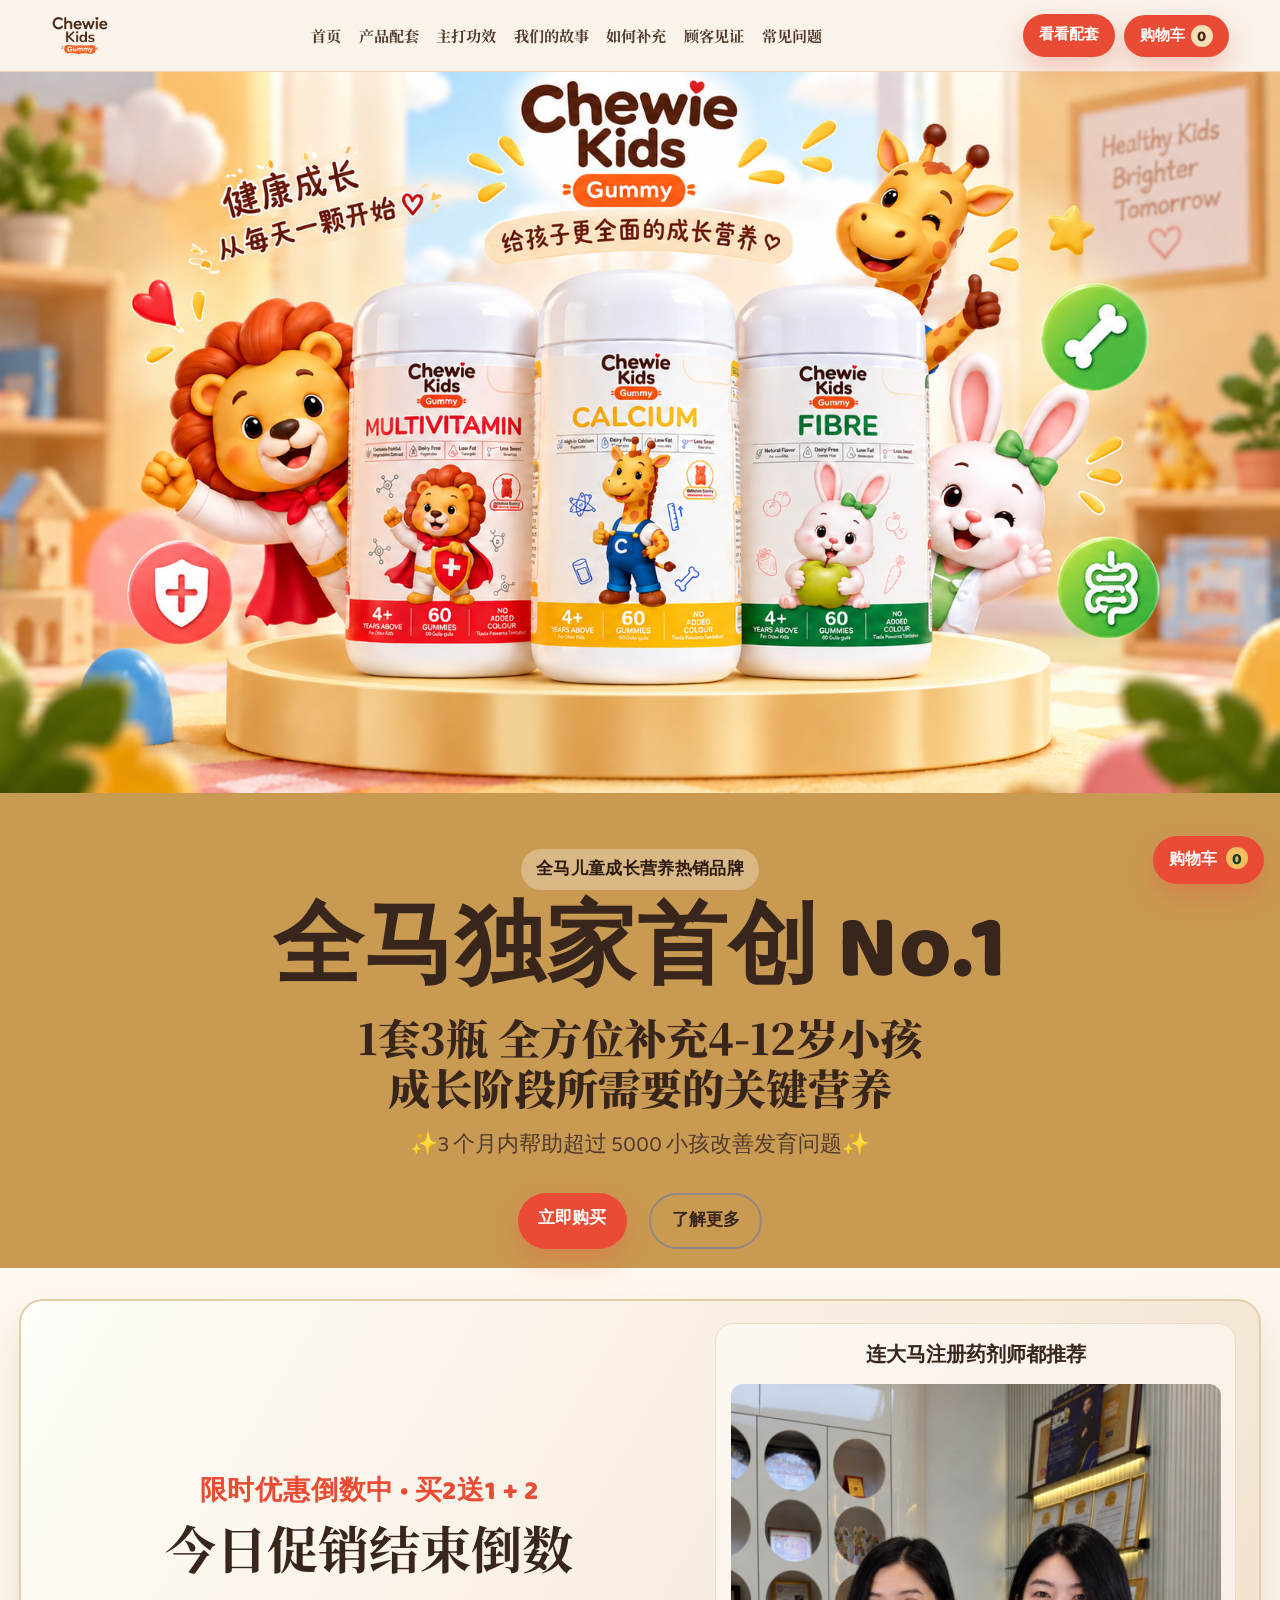
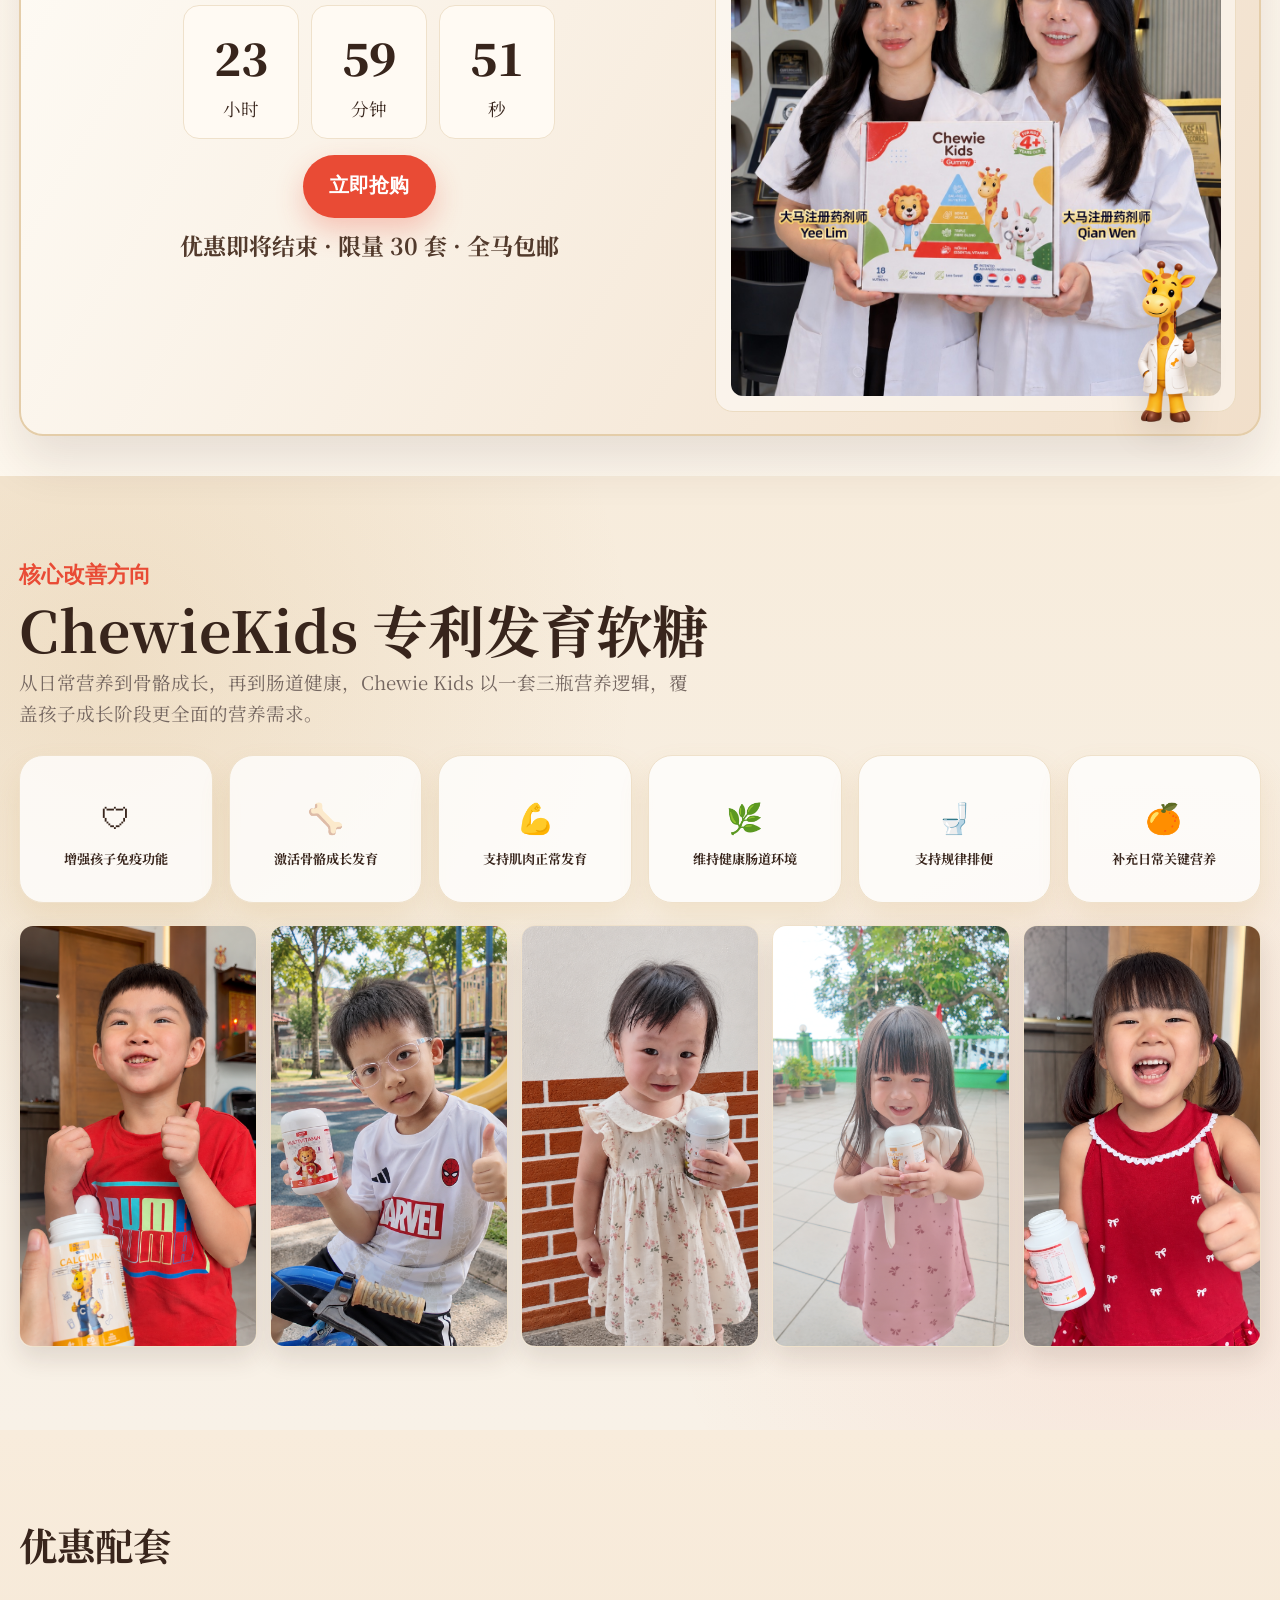
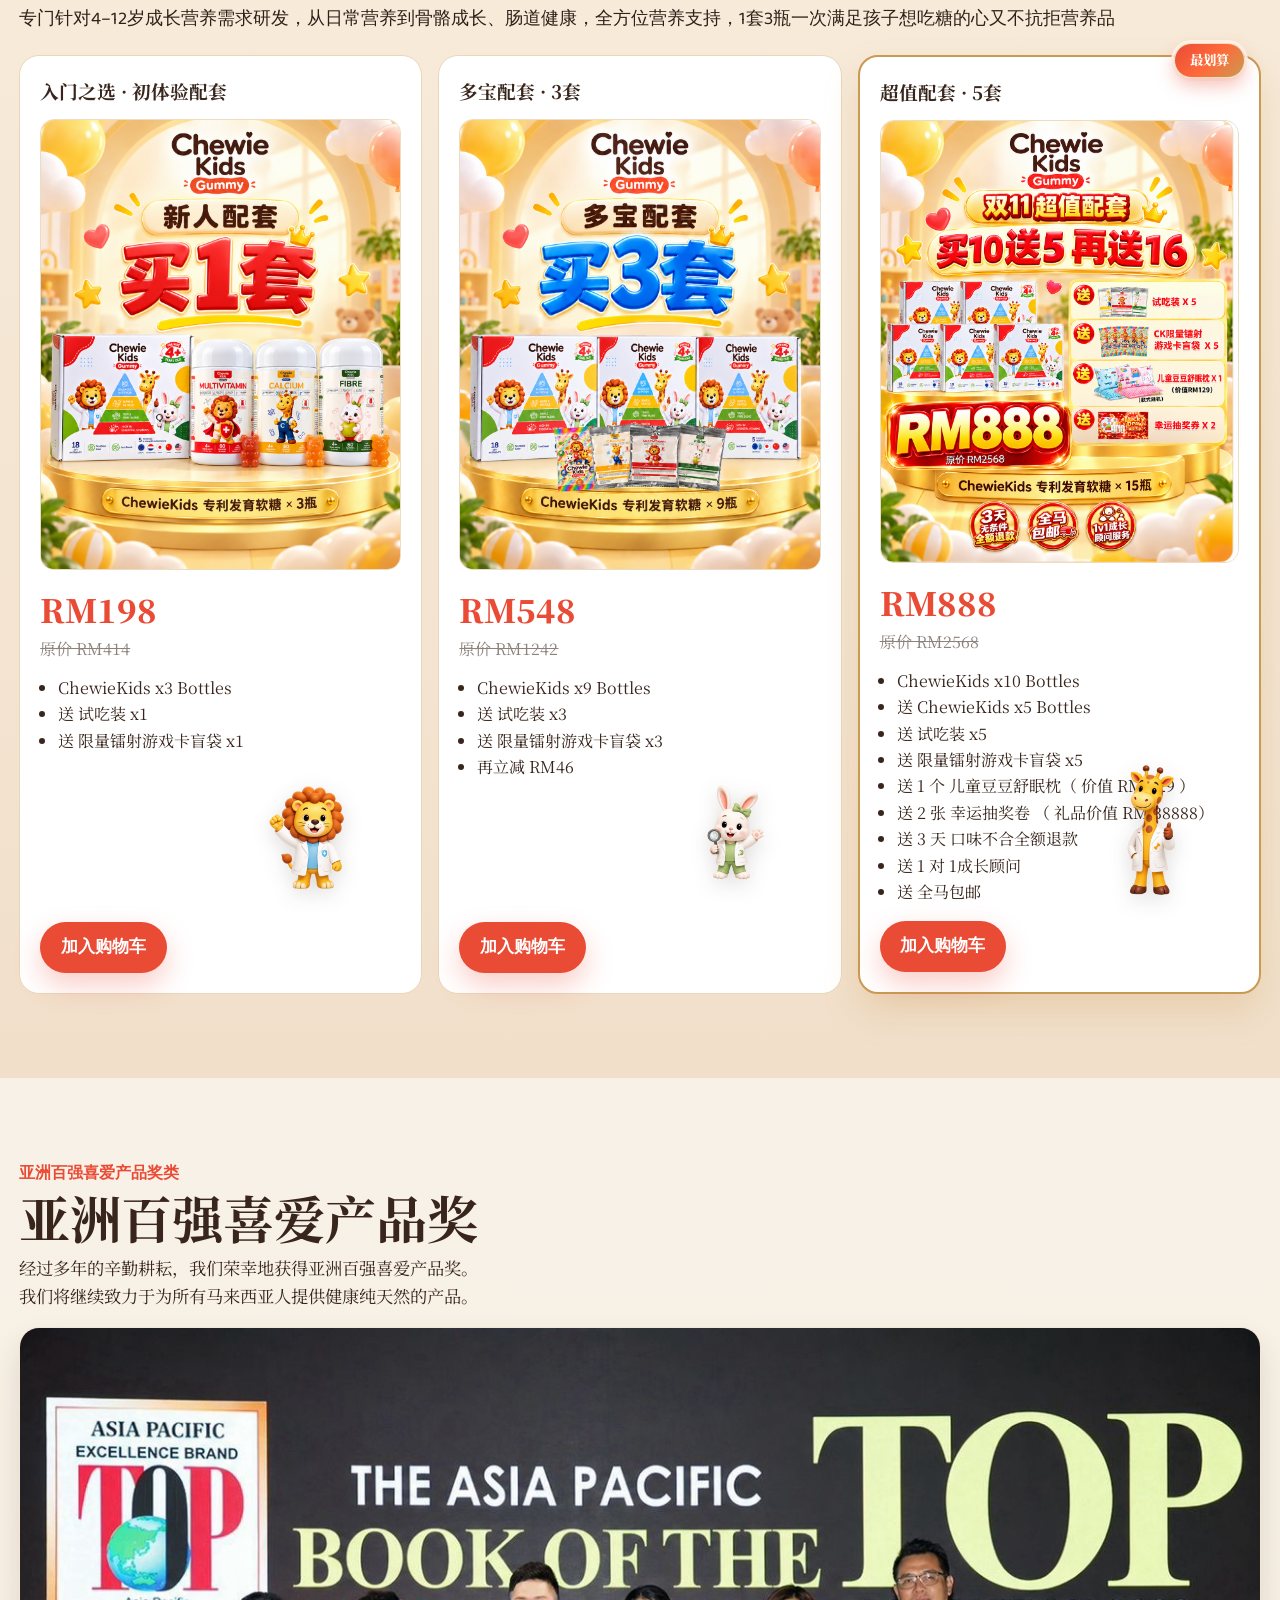
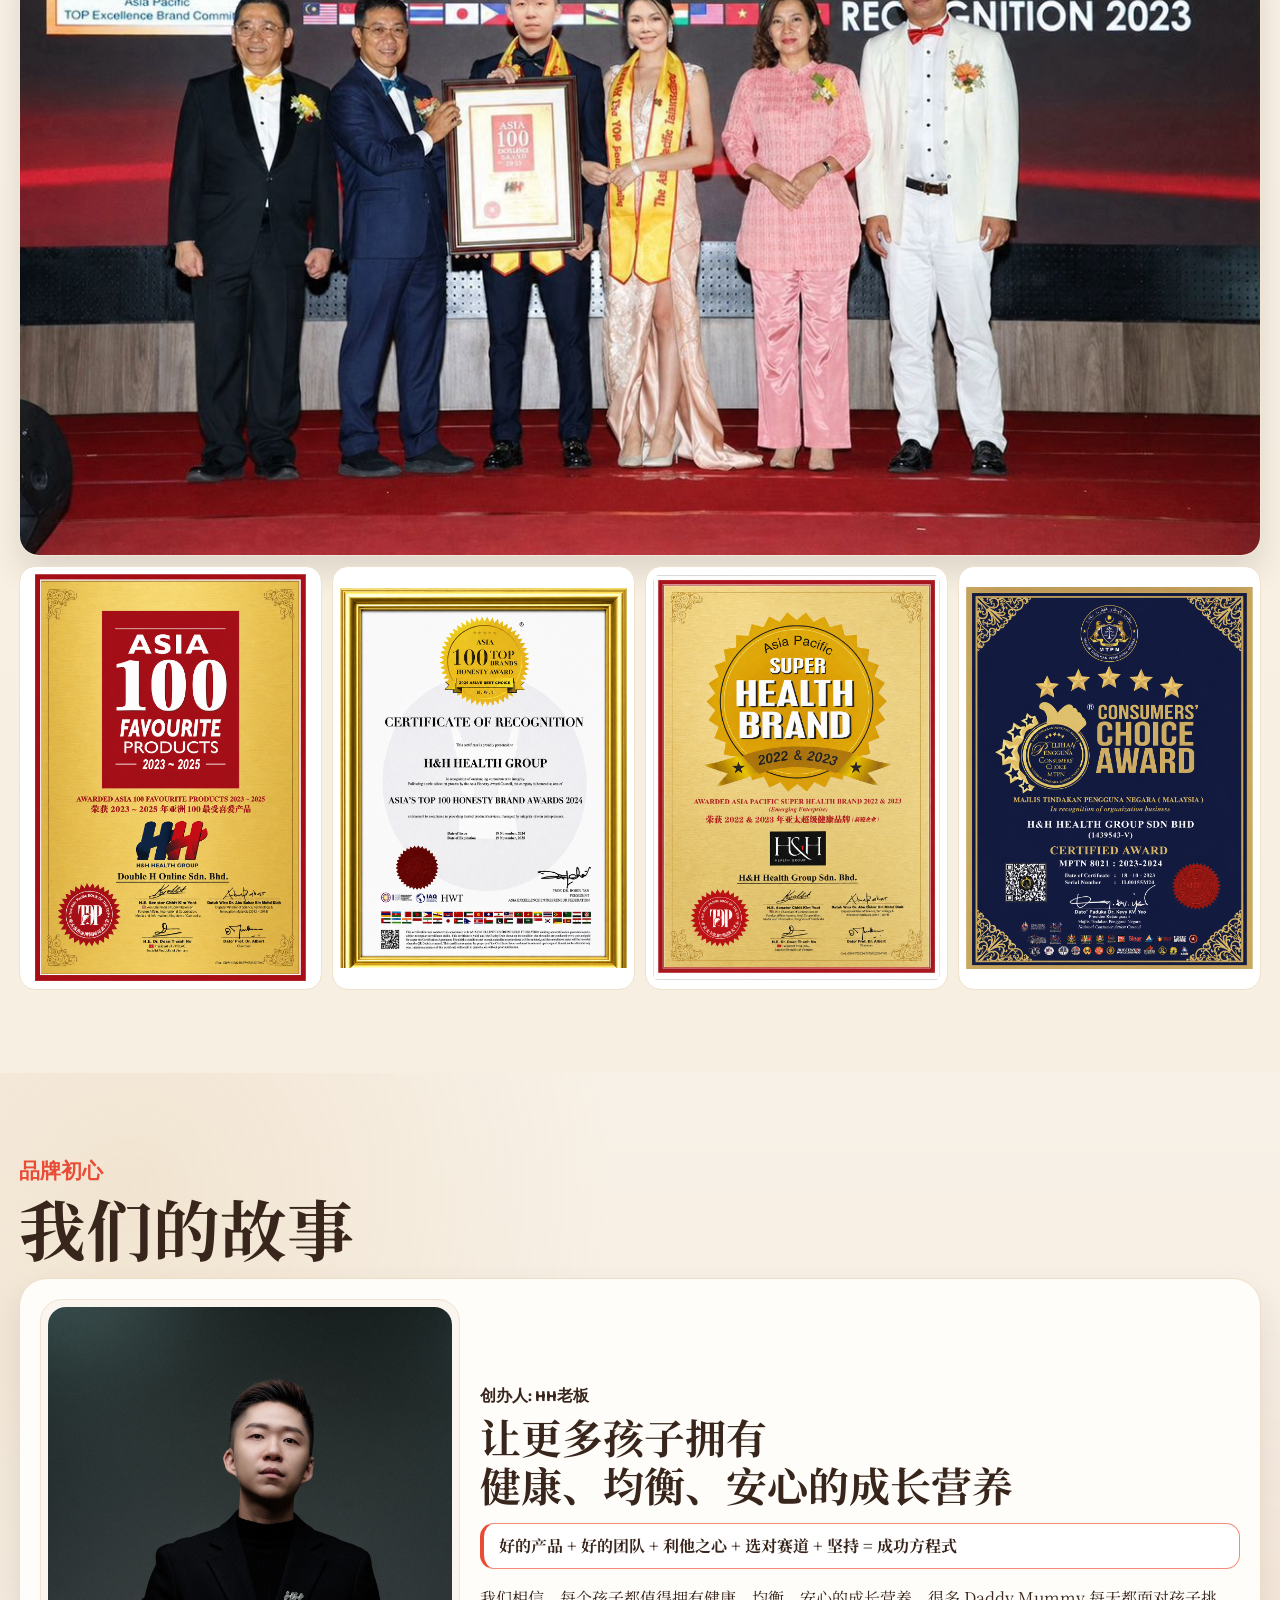
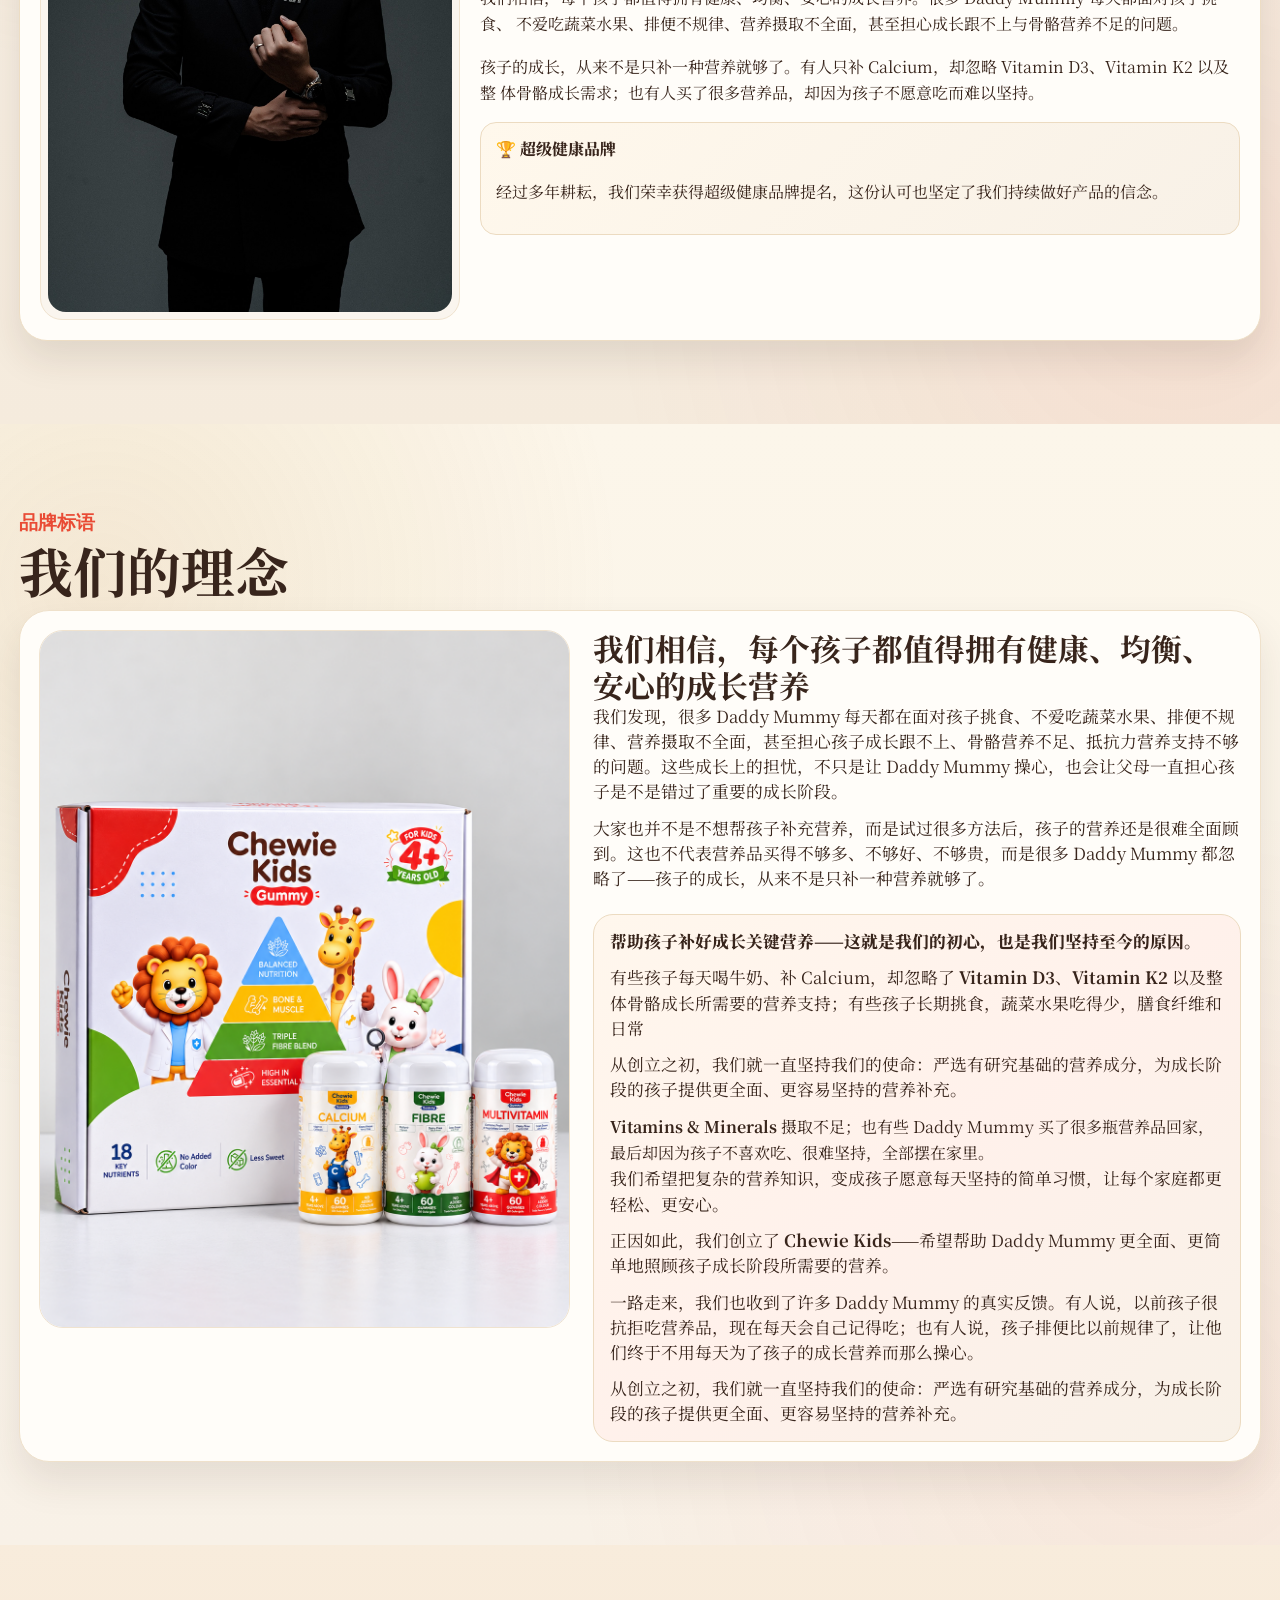
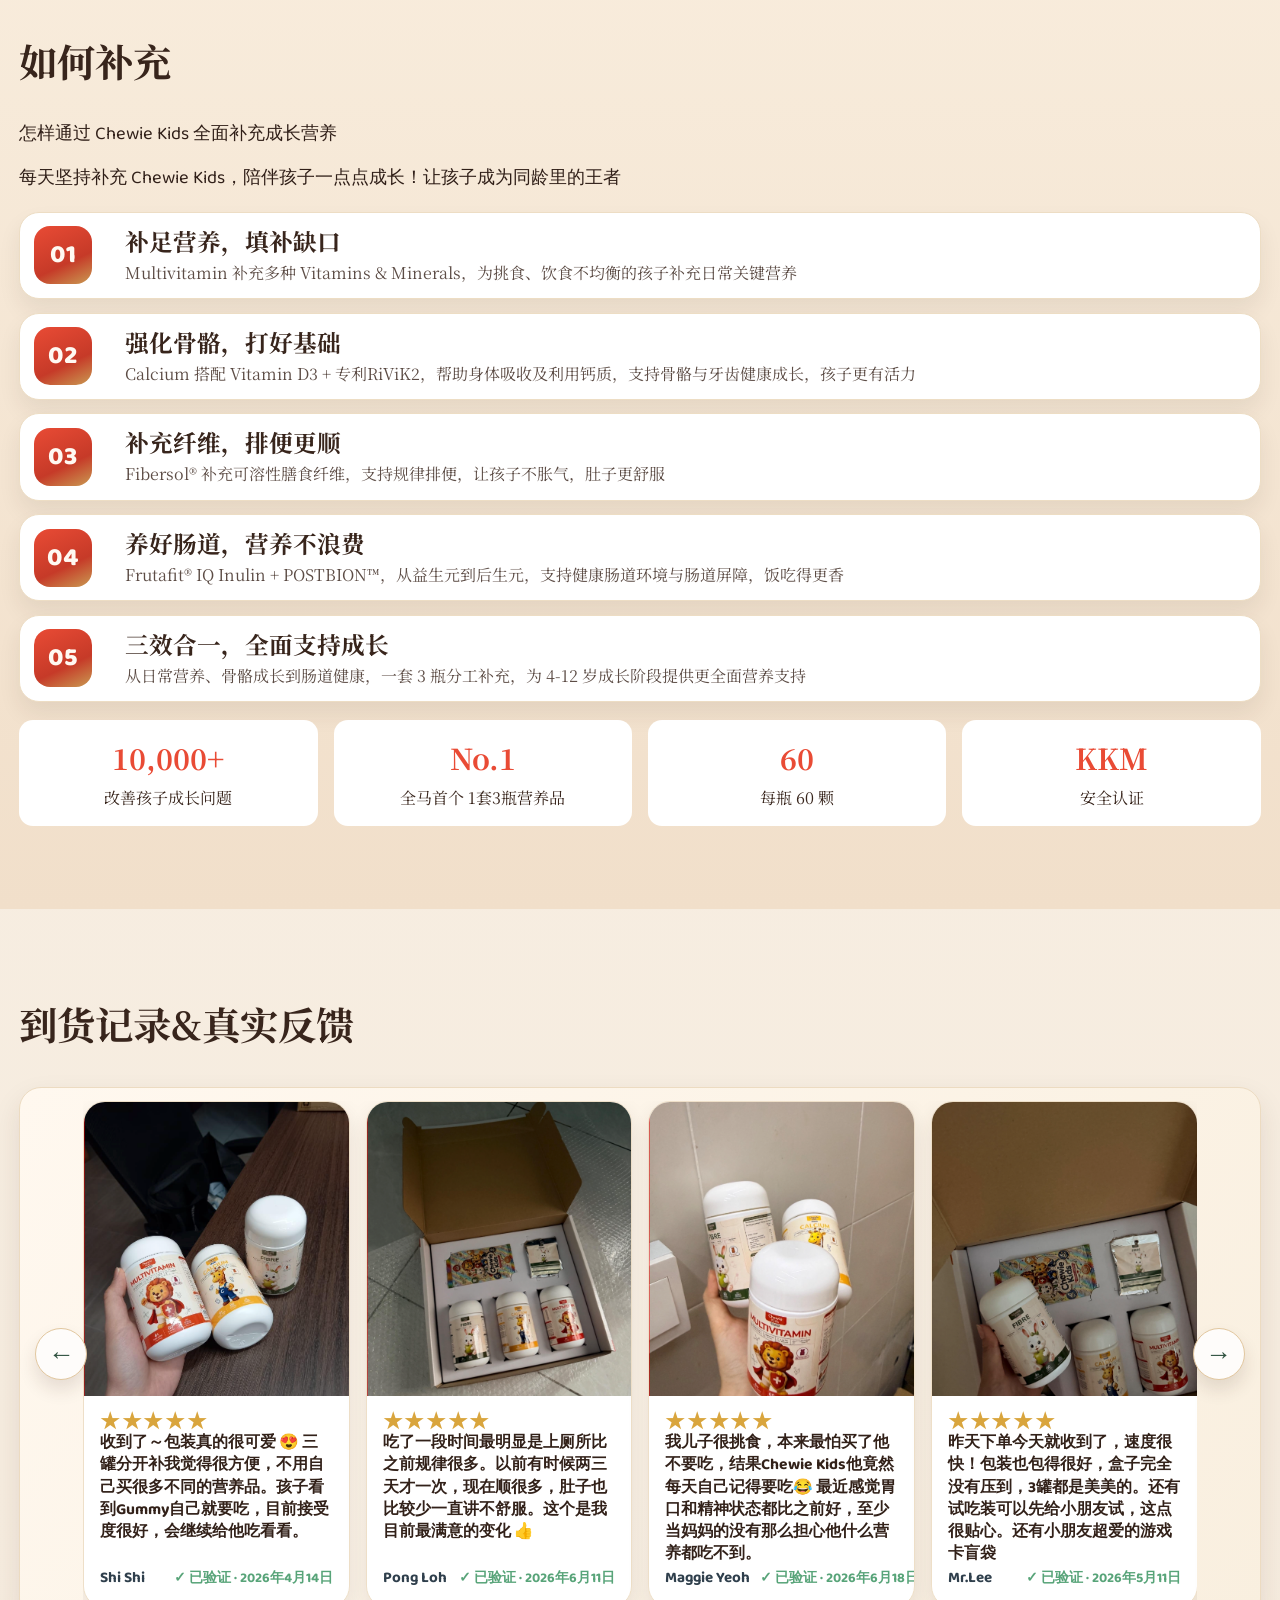
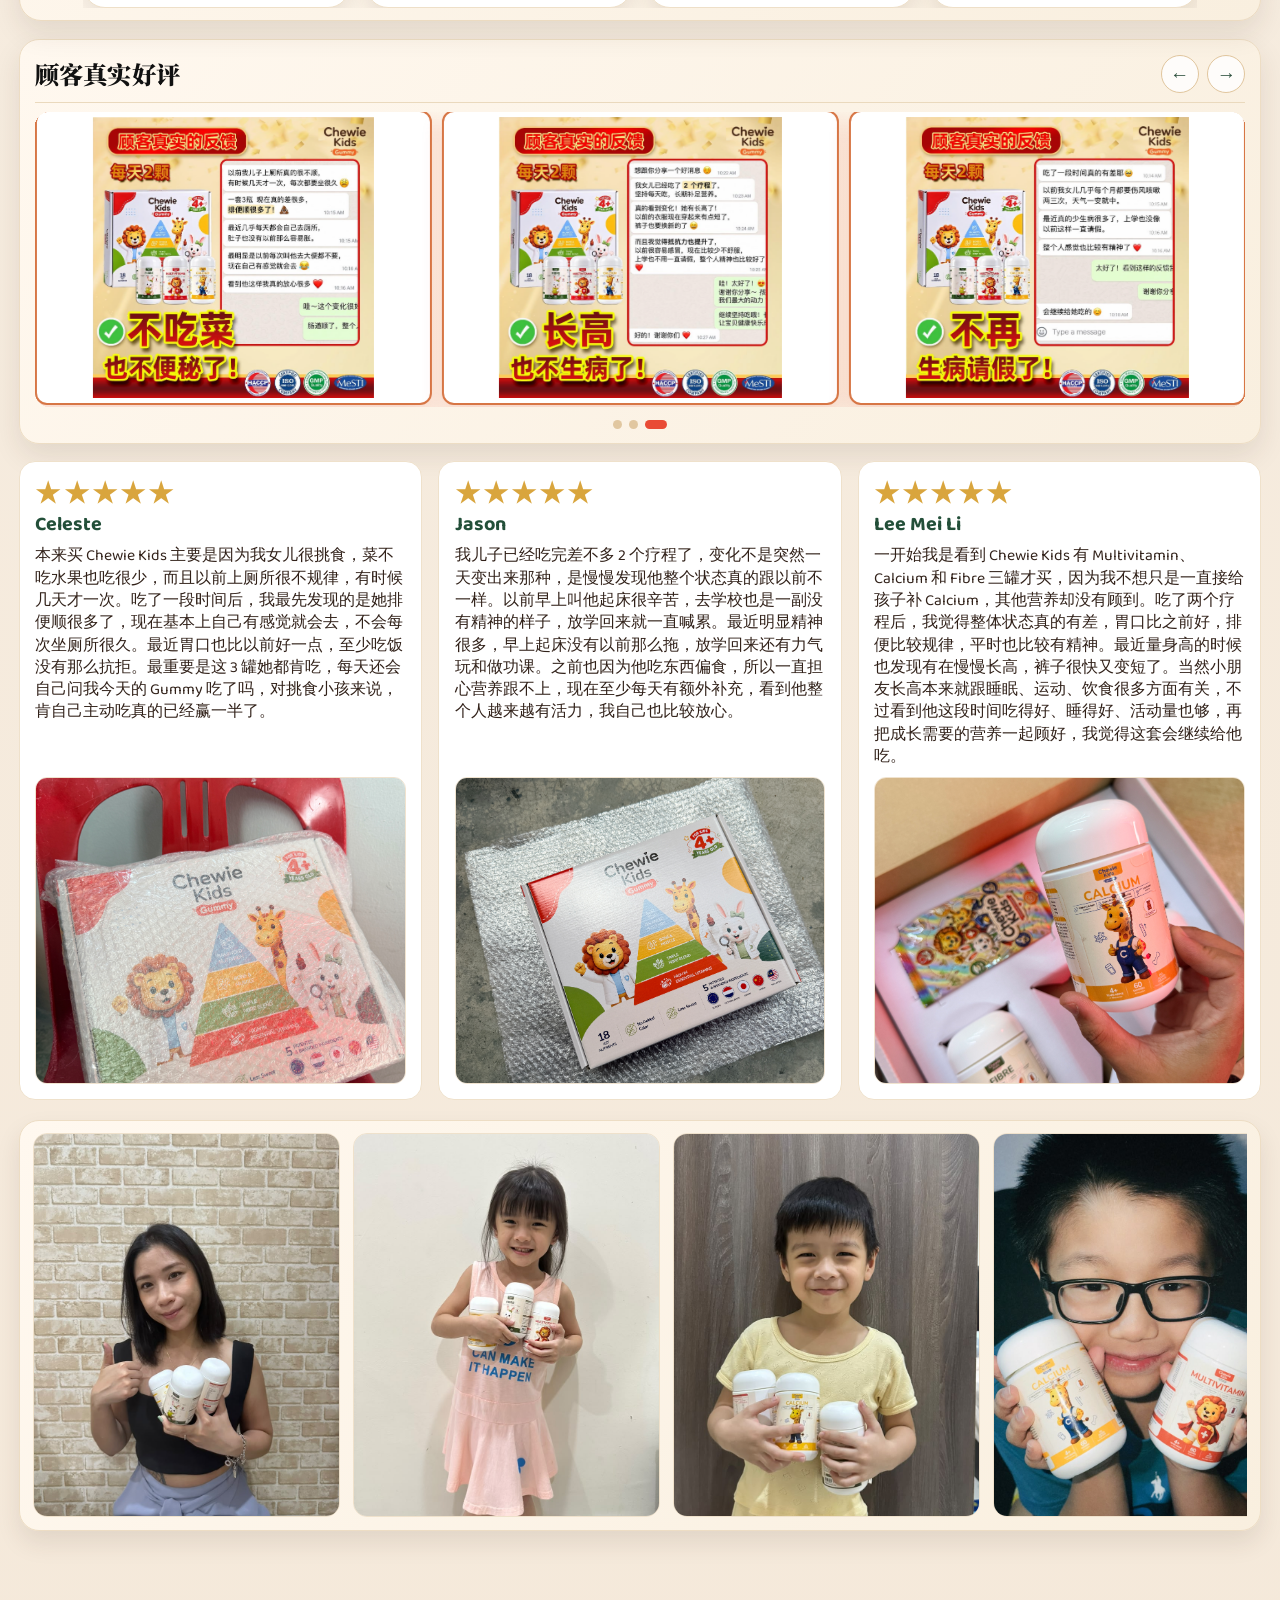
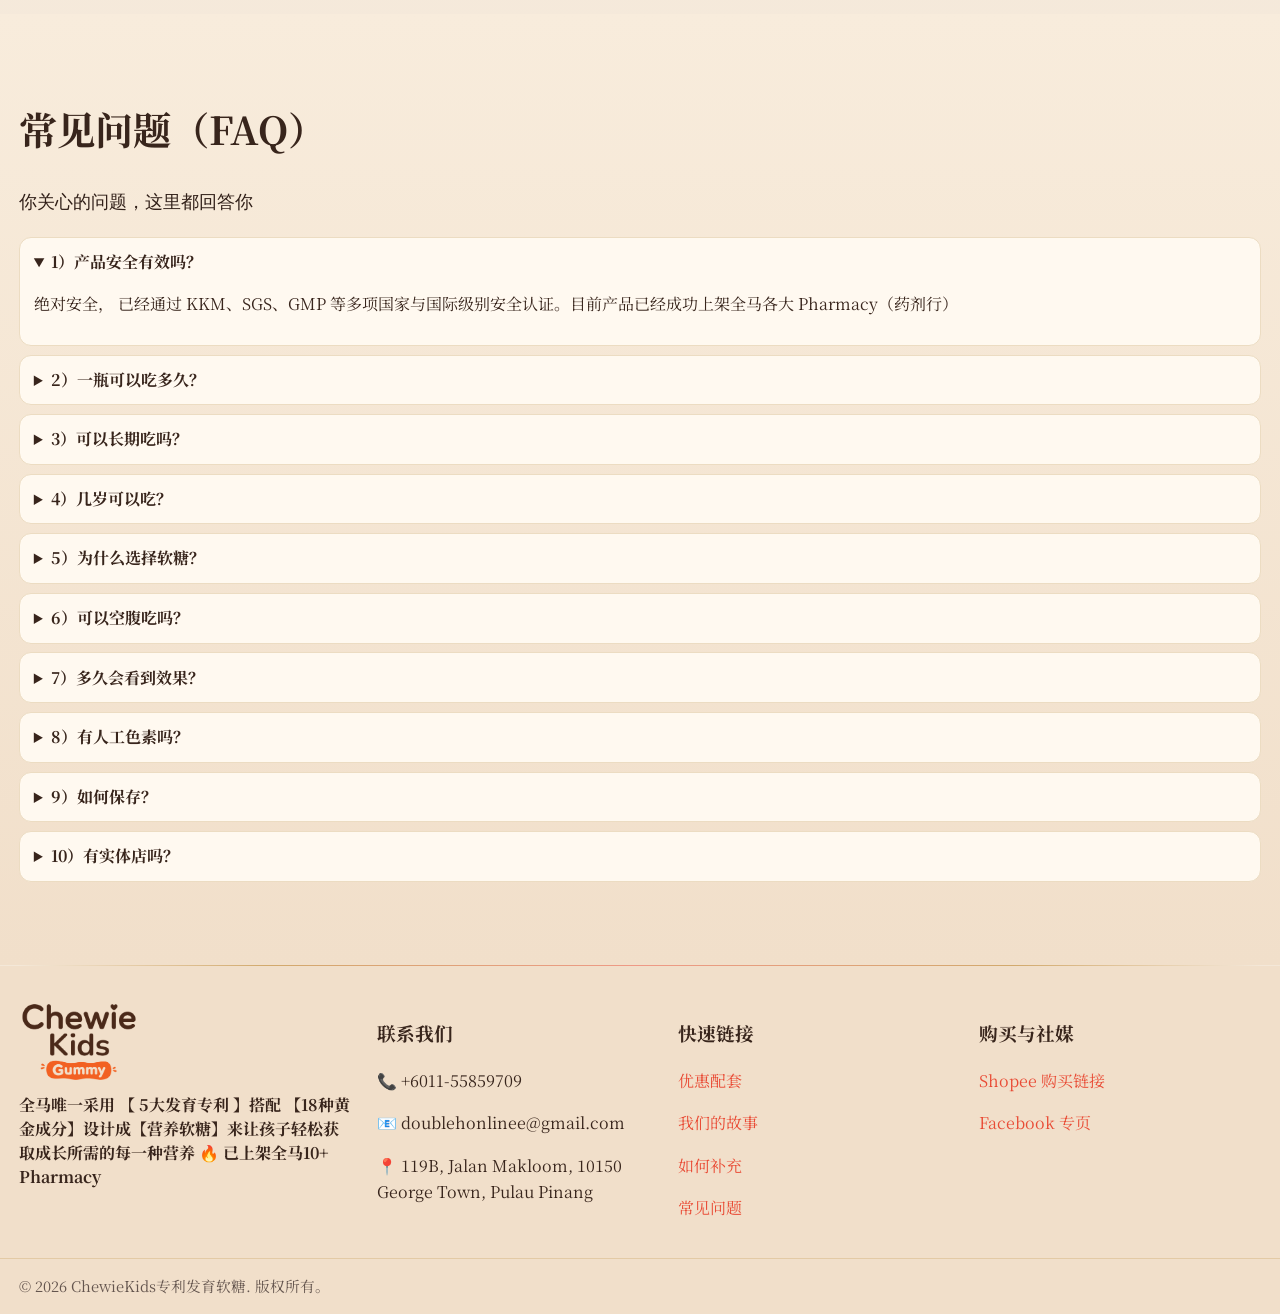
==== commit de776cf6: "Update hero, pharmacist, and value package visuals Co-authored-by: Copilot <223556219+Copilot@users." ====
--- a/index.html
+++ b/index.html
@@ -54,7 +54,7 @@
     <main>
       <section class="hero" id="home">
         <div class="hero-slider" aria-label="Chewie Kids Hero Images">
-          <img src="chewiekid_hero1new.png" alt="Chewie Kids Hero 1" class="hero-image active" />
+          <img src="new 14oct/Golden Chewie Kids Celebration Poster.jpg.jpeg" alt="Chewie Kids Hero 1" class="hero-image active" />
           <img src="chewiekid_hero2.png" alt="Chewie Kids Hero 2" class="hero-image" />
           <img src="chewiekid_hero3.png" alt="Chewie Kids Hero 3" class="hero-image" />
         </div>
@@ -92,7 +92,7 @@
             </div>
             <aside class="countdown-right" aria-label="药剂师推荐">
               <p class="pharma-note">连大马注册药剂师都推荐</p>
-              <img src="yaojishi.png" alt="连大马注册药剂师都推荐" class="pharma-image" />
+              <img src="new 14oct/药剂师Step.jpeg" alt="连大马注册药剂师都推荐" class="pharma-image" />
               <img src="icon/girrafe.png" alt="" class="pharma-giraffe-corner" aria-hidden="true" />
             </aside>
           </div>
@@ -162,15 +162,21 @@
               <span class="badge">最划算</span>
               <img src="icon/girrafe.png" alt="长颈鹿图标" class="package-icon" />
               <h3>超值配套 · 5套</h3>
-              <img src="Package3.png" alt="超值配套 RM888" class="package-image" />
+              <img src="new 14oct/Chewie Kids 双11超值配套.png" alt="超值配套 RM888" class="package-image" />
               <p class="price">RM888</p>
-              <p class="old-price">原价 RM2484</p>
+              <p class="old-price">原价 RM2568</p>
               <ul>
-                <li>ChewieKids x15 Bottles</li>
+                <li>ChewieKids x10 Bottles</li>
+                <li>送 ChewieKids x5 Bottles</li>
                 <li>送 试吃装 x5</li>
                 <li>送 限量镭射游戏卡盲袋 x5</li>
+                <li>送 1 个 儿童豆豆舒眠枕（ 价值 RM 129 ）</li>
+                <li>送 2 张 幸运抽奖卷 （ 礼品价值 RM 38888）</li>
+                <li>送 3 天 口味不合全额退款</li>
+                <li>送 1 对 1成长顾问</li>
+                <li>送 全马包邮</li>
               </ul>
-              <button class="btn add-to-cart-btn" type="button" data-name="超值配套 · 5套" data-price="888" data-image="Package3.png">加入购物车</button>
+              <button class="btn add-to-cart-btn" type="button" data-name="超值配套 · 5套" data-price="888" data-image="new 14oct/Chewie Kids 双11超值配套.png">加入购物车</button>
             </article>
           </div>
         </div>
